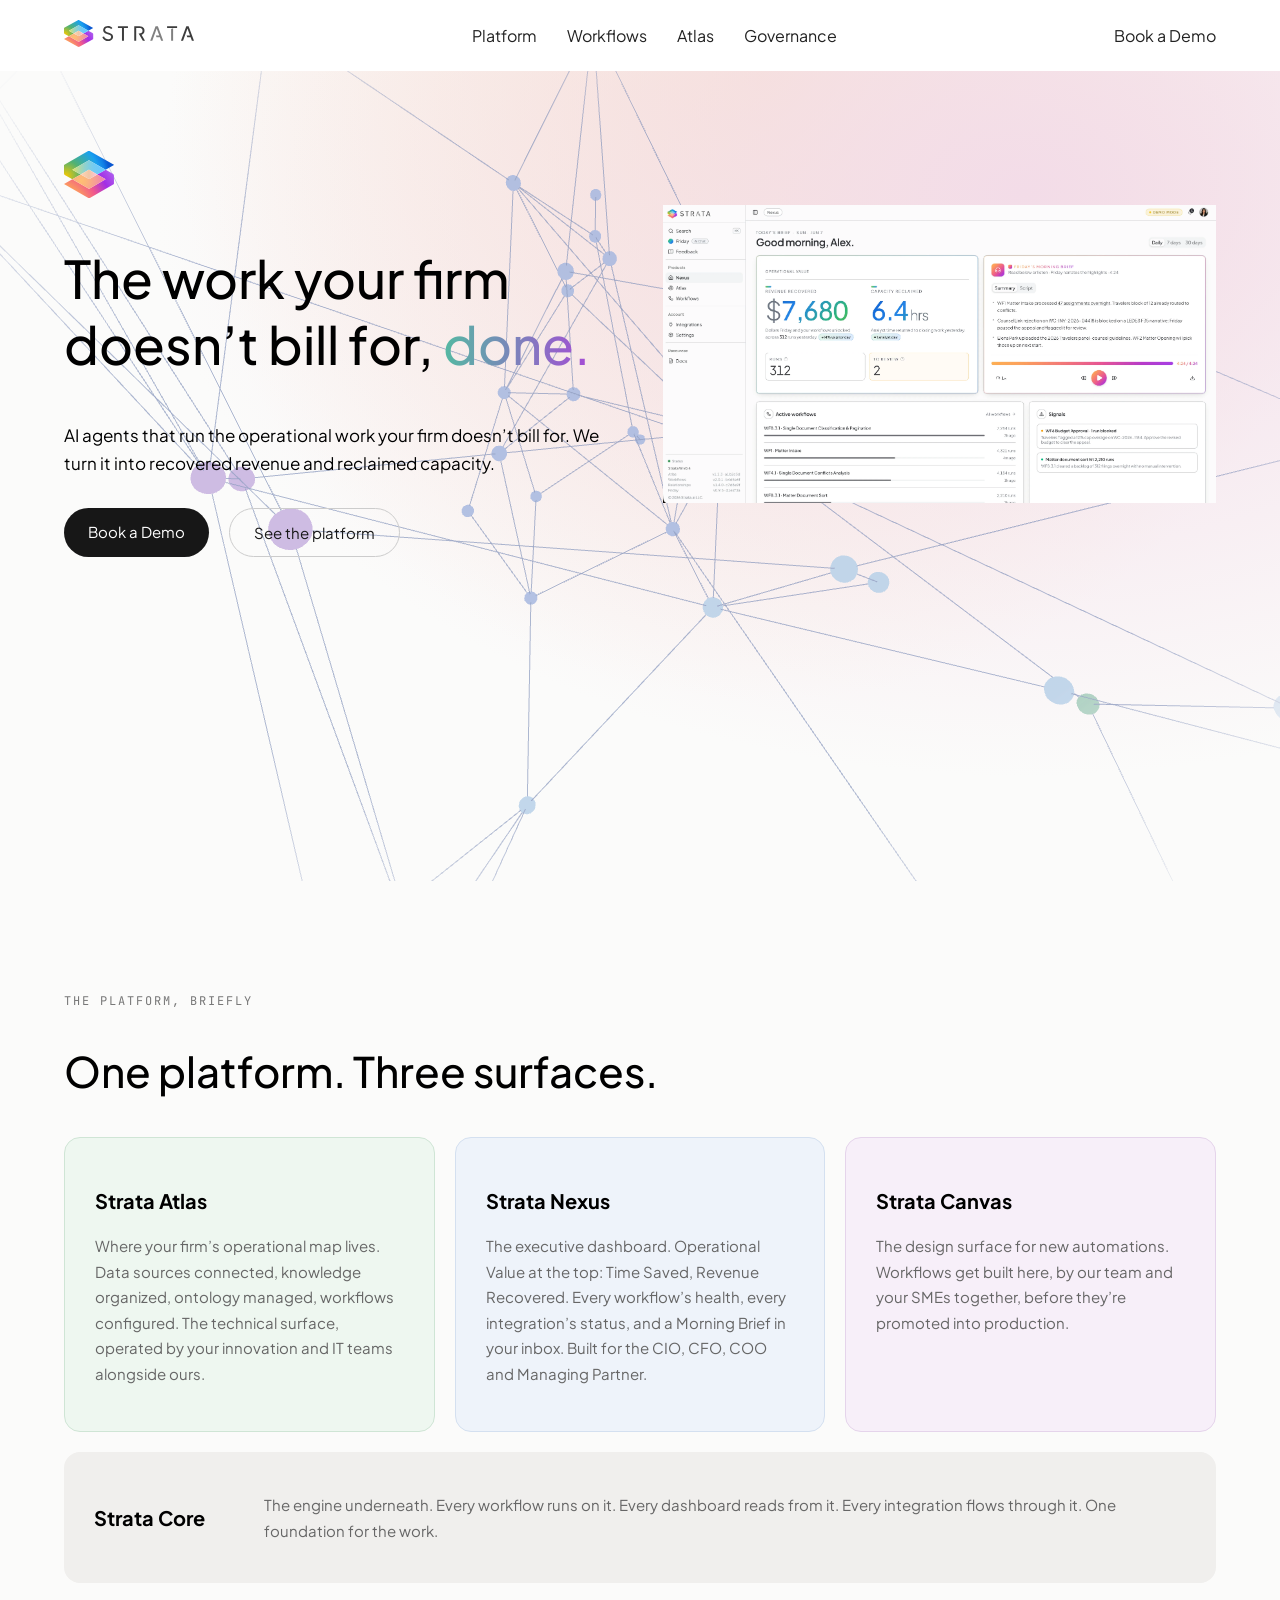
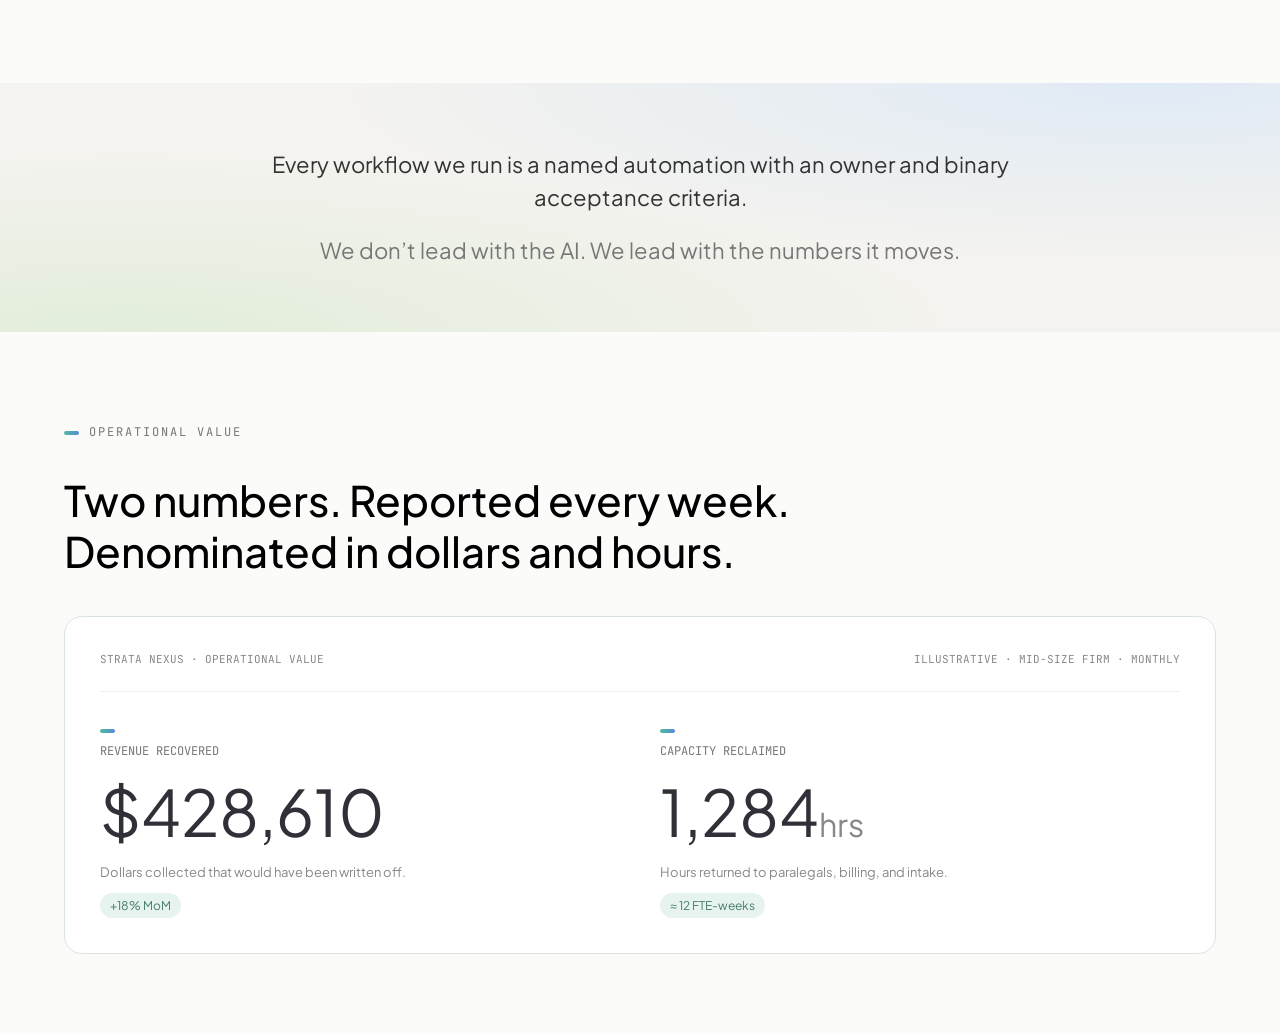
==== index.html @ 8d68b964 "completar seccions assignades de Strata i correcció d'errors" ====
<!DOCTYPE html>
<html lang="en">

<head>
    <meta charset="UTF-8">
    <meta name="viewport" content="width=device-width, initial-scale=1">

    <title>Strata — Exercici004</title>

    <link rel="icon" href="assets/img/strata-icon.svg" type="image/svg+xml">
    <link rel="stylesheet" href="assets/fonts/fonts.css">
    <link rel="stylesheet" href="estils.css">

    <script defer src="assets/js/vendor/three.min.js"></script>
    <script defer src="assets/js/vendor/3d-force-graph.min.js"></script>
    <script defer src="assets/js/hero-graph.js"></script>
</head>

<body>

    <header>
    <nav>

        <a href="#inicio">
            <img src="assets/img/strata-logo.svg" alt="Strata">
        </a>

        <div>
            <a href="#platform">Platform</a>
            <a href="#workflows">Workflows</a>
            <a href="#atlas">Atlas</a>
            <a href="#governance">Governance</a>
        </div>

        <a href="#get-started">Book a Demo</a>

    </nav>
    </header>

    <main>
    <section class="hero" id="inicio">
            <div class="container">

        <div class="hero-content">

            <img src="assets/img/strata-icon.svg" alt="Strata">

            <h1>
                The work your firm doesn’t bill for,
                <span>done.</span>
            </h1>

            <p>
                AI agents that run the operational work your firm
                doesn’t bill for. We turn it into recovered revenue
                and reclaimed capacity.
            </p>

            <div class="hero-buttons">

                <a href="#get-started">Book a Demo</a>

                <a href="#platform">See the platform</a>

            </div>

        </div>

        <img src="assets/img/nexus-screenshot.webp"
             alt="Strata Nexus executive dashboard">

    </div>

      
    </section>

    <section class="platform" id="platform">

    <div class="platform-content">

        <p>THE PLATFORM, BRIEFLY</p>

        <h2>One platform. Three surfaces.</h2>

        <div class="platform-cards">

            <article>
                <h3>Strata Atlas</h3>
                <p>
                    Where your firm’s operational map lives.
                    Data sources connected, knowledge organized,
                    ontology managed, workflows configured. The technical
                    surface, operated by your innovation and IT teams alongside ours.
                </p>
            </article>

            <article>
                <h3>Strata Nexus</h3>
                <p>
                    The executive dashboard. Operational Value at the top:
                    Time Saved, Revenue Recovered. Every workflow’s health,
                    every integration’s status, and a Morning Brief in your inbox.
                    Built for the CIO, CFO, COO and Managing Partner.
                </p>
            </article>

            <article>
                <h3>Strata Canvas</h3>
                <p>
                    The design surface for new automations. Workflows get built here,
                    by our team and your SMEs together, before they’re promoted into production.
                </p>
            </article>

        </div>

        <div class="platform-core">
            <h3>Strata Core</h3>
            <p>
                The engine underneath. Every workflow runs on it.
                Every dashboard reads from it. Every integration flows through it.
                One foundation for the work.
            </p>
        </div>
    </div>

</section>

<section class="message">

        <p>
            Every workflow we run is a named automation with an owner
            and binary acceptance criteria.
        </p>

    <p>We don’t lead with the AI. We lead with the numbers it moves.</p>

</section>

<section class="operational-value" id="operational-value">

        <div class="operational-content">

        <p class="operational-label">OPERATIONAL VALUE</p>

        <h2>
            Two numbers. Reported every week.
            <br>
            Denominated in dollars and hours.
        </h2>

        <div class="value-panel">

            <div class="value-heading">
                <span>STRATA NEXUS · OPERATIONAL VALUE</span>
                <span>ILLUSTRATIVE · MID-SIZE FIRM · MONTHLY</span>
            </div>

            <div class="value-cards">

                <article>
                    <p>REVENUE RECOVERED</p>
                    <h3>$428,610</h3>
                    <p>Dollars collected that would have been written off.</p>
                    <span>+18% MoM</span>
                </article>

                <article>
                    <p>CAPACITY RECLAIMED</p>
                    <h3>1,284<span>hrs</span></h3>
                    <p>Hours returned to paralegals, billing, and intake.</p>
                    <span>≈ 12 FTE-weeks</span>
                </article>

            </div>

        </div>

    </div>


</section>

    </main>

    <footer>

    </footer>

</body>
</html>
---- assets/fonts/fonts.css ----
@font-face {
  font-family: 'JetBrains Mono';
  font-style: normal;
  font-weight: 400;
  font-display: swap;
  src: url(jetbrains-mono-400.ttf) format('truetype');
}
@font-face {
  font-family: 'JetBrains Mono';
  font-style: normal;
  font-weight: 500;
  font-display: swap;
  src: url(jetbrains-mono-500.ttf) format('truetype');
}
@font-face {
  font-family: 'Plus Jakarta Sans';
  font-style: normal;
  font-weight: 300;
  font-display: swap;
  src: url(plus-jakarta-sans-300.ttf) format('truetype');
}
@font-face {
  font-family: 'Plus Jakarta Sans';
  font-style: normal;
  font-weight: 400;
  font-display: swap;
  src: url(plus-jakarta-sans-400.ttf) format('truetype');
}
@font-face {
  font-family: 'Plus Jakarta Sans';
  font-style: normal;
  font-weight: 500;
  font-display: swap;
  src: url(plus-jakarta-sans-500.ttf) format('truetype');
}
@font-face {
  font-family: 'Plus Jakarta Sans';
  font-style: normal;
  font-weight: 600;
  font-display: swap;
  src: url(plus-jakarta-sans-600.ttf) format('truetype');
}
@font-face {
  font-family: 'Plus Jakarta Sans';
  font-style: normal;
  font-weight: 700;
  font-display: swap;
  src: url(plus-jakarta-sans-700.ttf) format('truetype');
}
---- estils.css ----
/* CONFIGURACIÓN GENERAL */

body {
    margin: 0;
    font-family: 'Plus Jakarta Sans', sans-serif;
}

.platform-content > p:first-child {
    font-family: 'JetBrains Mono', monospace;
}

/* HEADER */

header {
    position: sticky;
    top: 0;
    background-color: white;
    z-index: 10;
}

nav {
    display: flex;
    justify-content: space-between;
    align-items: center;
    padding: 20px 5%;
}

nav img {
    width: 130px;
}

nav div {
    display: flex;
    gap: 30px;
}

nav a {
    color: #222222;
    text-decoration: none;
}


/* HERO */

.hero {
    position: relative;
    isolation: isolate;
    overflow: hidden;
    min-height: 650px;
    padding: 80px 5%;

    background:
        radial-gradient(ellipse at 80% 15%, #f3dce8, transparent 60%),
        radial-gradient(ellipse at 60% 0%, #fae6d1, transparent 55%),
        #fbfbfa;
}

/* CONTENEDOR */

.hero > .container {
    max-width: 1200px;
    margin: 0 auto;

    display: flex;
    align-items: center;
    justify-content: space-between;
    gap: 60px;

    position: relative;
    z-index: 1;
}

/* TEXTO */

.hero-content {
    max-width: 560px;
}

.hero-content > img {
    width: 50px;
    height: auto;
}

.hero h1 {
    font-size: 52px;
    font-weight: 500;
}

.hero h1 span {
    background: linear-gradient(90deg, #54b9a2, #a54bd5);
    background-clip: text;
    color: transparent;
}

.hero p {
    font-size: 17px;
    line-height: 1.7;
}

/* BOTONES */

.hero-buttons {
    display: flex;
    gap: 20px;
    margin-top: 30px;
}

/* IMAGEN NEXUS */

.hero > .container > img {
    width: 48%;
    max-width: 560px;
    height: auto;
}

/* ANIMACION DEL PROFESOR */

.hero-graph {
    position: absolute;
    inset: 0;
    z-index: 0;
    pointer-events: none;
    -webkit-mask-image: radial-gradient(ellipse, #000 60%, transparent 100%);
    mask-image: radial-gradient(ellipse, #000 60%, transparent 100%);
}

.hero-graph canvas {
    display: block;
    background: transparent;
    pointer-events: none;
}


.hero-buttons a {
    text-decoration: none;
    padding: 14px 24px;
    border-radius: 30px;
    font-size: 15px;
}

.hero-buttons a:first-child {
    background-color: #171717;
    color: white;
}

.hero-buttons a:last-child {
    color: #171717;
    border: 1px solid #cccccc;
}

.hero-buttons a:hover {
    opacity: 0.8;
}


/* PLATFORM */

.platform {
    padding: 100px 5%;
    background-color: #fbfbfa;
}

.platform-content {
    max-width: 1200px;
    margin: 0 auto;
}

.platform-content > p:first-child {
    font-size: 12px;
    letter-spacing: 2px;
    color: #777777;
}

.platform h2 {
    font-size: 42px;
    font-weight: 500;
    margin-bottom: 40px;
}

.platform-cards {
    display: flex;
    gap: 20px;
}

.platform-cards article {
    flex: 1;
    padding: 30px;
    border: 1px solid #dddddd;
    border-radius: 16px;
    background-color: white;
}

.platform-cards article:nth-child(1) {
    background-color: #eef7f0;
    border-color: #cfe5d5;
}

.platform-cards article:nth-child(2) {
    background-color: #eef3fa;
    border-color: #d4e0f0;
}

.platform-cards article:nth-child(3) {
    background-color: #f7eff9;
    border-color: #e5d4eb;
}

.platform-cards h3,
.platform-core h3 {
    font-size: 20px;
}

.platform-cards p,
.platform-core p {
    font-size: 15px;
    line-height: 1.7;
    color: #666666;
}

.platform-core {
    margin-top: 20px;
    padding: 25px 30px;
    border-radius: 16px;
    background-color: #f0efed;

    display: flex;
    align-items: center;
    gap: 30px;
}

.platform-core h3 {
    width: 140px;
}

.platform-core p {
    flex: 1;
}

.platform-content > p:last-child {
    margin-top: 35px;
    font-size: 15px;
    line-height: 1.6;
}

/* MESSAGE */

.message {
    padding: 65px 5%;
    text-align: center;

    background:
        radial-gradient(ellipse at 10% 100%, #e2edda, transparent 50%),
        radial-gradient(ellipse at 90% 0%, #e0eaf5, transparent 50%),
        #f4f3ef;

    color: #333333;
}

.message p {
    max-width: 800px;
    margin: 0 auto;
    font-size: 22px;
    line-height: 1.5;
}

.message p:last-child {
    margin-top: 20px;
    color: #777777;
}

/* OPERATIONAL VALUE */

.operational-value {
    padding: 80px 5%;
    background-color: #fbfbfa;
}

.operational-content {
    max-width: 1200px;
    margin: 0 auto;
}

.operational-label {
    font-family: 'JetBrains Mono', monospace;
    font-size: 12px;
    letter-spacing: 2px;
    color: #777777;
}

.operational-content h2 {
    font-size: 42px;
    font-weight: 500;
    line-height: 1.2;
    margin-bottom: 40px;
}

.value-panel {
    padding: 35px;
    background-color: white;
    border: 1px solid #d9e4df;
    border-radius: 18px;
}

.value-heading {
    display: flex;
    justify-content: space-between;
    gap: 20px;
    padding-bottom: 25px;
    border-bottom: 1px solid #eeeeee;

    font-family: 'JetBrains Mono', monospace;
    font-size: 11px;
    color: #888888;
}

.value-cards {
    display: flex;
    gap: 40px;
}

.value-cards article {
    flex: 1;
    padding-top: 25px;
}

.value-cards article p:first-child {
    font-family: 'JetBrains Mono', monospace;
    font-size: 12px;
    color: #777777;
}

.value-cards h3 {
    font-size: 64px;
    font-weight: 400;
    margin: 10px 0;
    color: #303038;
}

.value-cards h3 span {
    font-size: 32px;
    color: #888888;
    font-weight: 400;
}

.value-cards article p {
    font-size: 13px;
    color: #888888;
}

.value-cards article > span {
    display: inline-block;
    padding: 5px 10px;
    border-radius: 20px;
    background-color: #e6f3ef;
    color: #477d6d;
    font-size: 12px;
}

/* DETALLES DEL PANEL */

.value-heading {
    padding-bottom: 25px;
    border-bottom: 1px solid #eeeeee;
}

.value-cards article p:first-child::before {
    content: "";
    display: block;
    width: 15px;
    height: 4px;
    margin-bottom: 10px;
    background: linear-gradient(90deg, #54b9a2, #568bd5);
    border-radius: 5px;
}

.operational-content > p:first-child::before {
    content: "";
    display: inline-block;
    width: 15px;
    height: 4px;
    margin-right: 10px;
    vertical-align: middle;
    background: linear-gradient(90deg, #54b9a2, #568bd5);
    border-radius: 5px;
}
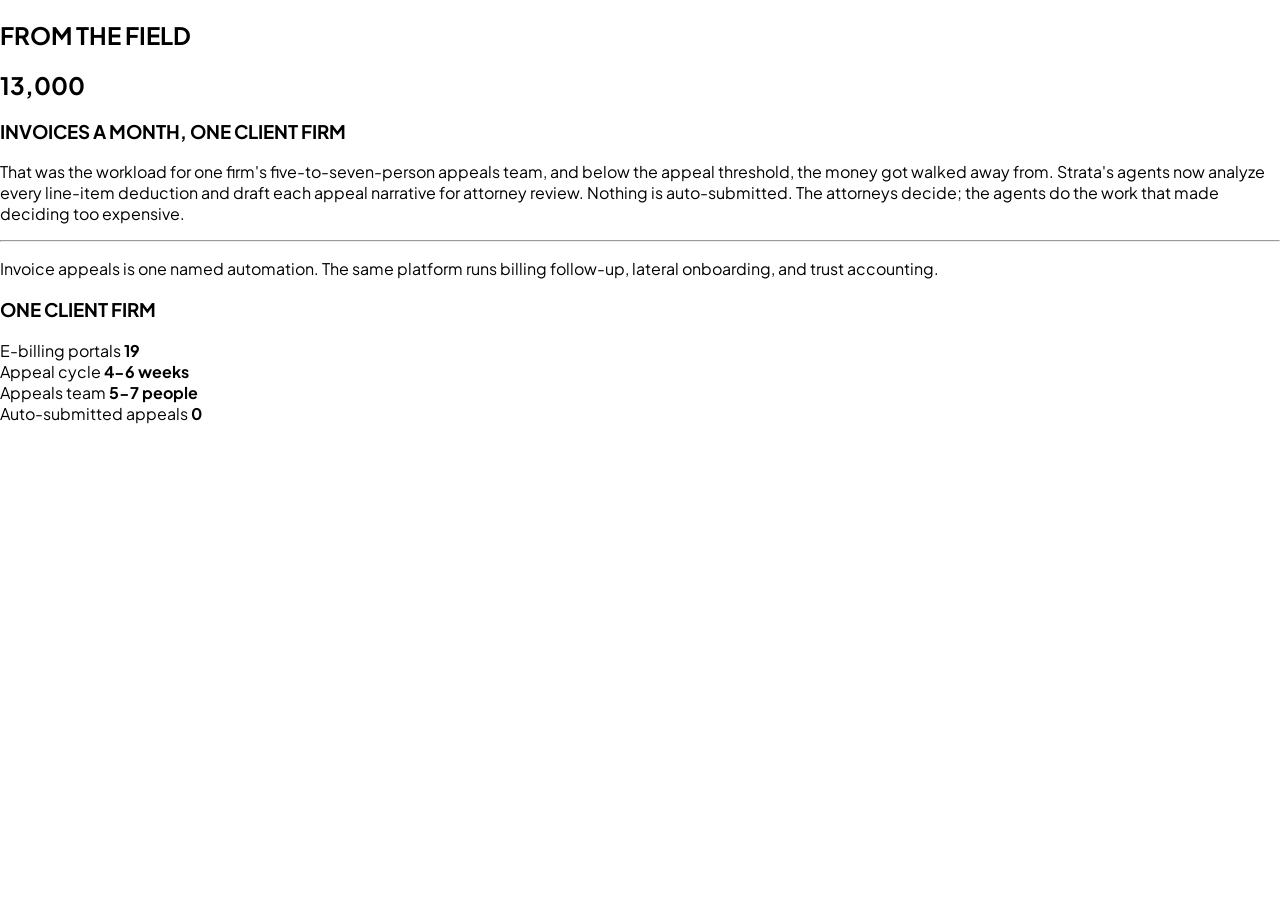
==== commit 079c9edb: "Mejorando la estructrura Page6 Modifique para luego no haya problemas con el CSS" ====
--- a/index.html
+++ b/index.html
@@ -1,191 +1,75 @@
+
 <!DOCTYPE html>
-<html lang="en">
-
+<html lang="es">
 <head>
     <meta charset="UTF-8">
-    <meta name="viewport" content="width=device-width, initial-scale=1">
-
-    <title>Strata — Exercici004</title>
-
-    <link rel="icon" href="assets/img/strata-icon.svg" type="image/svg+xml">
+    <meta name="viewport" content="width=device-width, initial-scale=1.0">
+    <title>Strata Pagina 6 From the field</title>
     <link rel="stylesheet" href="assets/fonts/fonts.css">
     <link rel="stylesheet" href="estils.css">
-
-    <script defer src="assets/js/vendor/three.min.js"></script>
-    <script defer src="assets/js/vendor/3d-force-graph.min.js"></script>
-    <script defer src="assets/js/hero-graph.js"></script>
 </head>
 
 <body>
 
-    <header>
-    <nav>
+    <section class="seccion-field">
 
-        <a href="#inicio">
-            <img src="assets/img/strata-logo.svg" alt="Strata">
-        </a>
+        <div class="field-izquierda">
 
-        <div>
-            <a href="#platform">Platform</a>
-            <a href="#workflows">Workflows</a>
-            <a href="#atlas">Atlas</a>
-            <a href="#governance">Governance</a>
+            <h1>FROM THE FIELD</h1>
+
+            <h2>13,000</h2>
+
+            <h3>INVOICES A MONTH, ONE CLIENT FIRM</h3>
+
+            <p>
+                That was the workload for one firm's
+                five-to-seven-person appeals team, and
+                below the appeal threshold, the money got
+                walked away from. Strata's agents now
+                analyze every line-item deduction and
+                draft each appeal narrative for attorney
+                review. Nothing is auto-submitted.
+                The attorneys decide; the agents do
+                the work that made deciding too expensive.
+            </p>
+
+            <hr>
+
+            <p>
+                Invoice appeals is one named automation.
+                The same platform runs billing follow-up,
+                lateral onboarding, and trust accounting.
+            </p>
+
         </div>
 
-        <a href="#get-started">Book a Demo</a>
+        <div class="field-derecha">
 
-    </nav>
-    </header>
+            <h3>ONE CLIENT FIRM</h3>
 
-    <main>
-    <section class="hero" id="inicio">
-            <div class="container">
+            <div class="field-fila">
+                <span>E-billing portals</span>
+                <strong>19</strong>
+            </div>
 
-        <div class="hero-content">
+            <div class="field-fila">
+                <span>Appeal cycle</span>
+                <strong>4-6 weeks</strong>
+            </div>
 
-            <img src="assets/img/strata-icon.svg" alt="Strata">
+            <div class="field-fila">
+                <span>Appeals team</span>
+                <strong>5-7 people</strong>
+            </div>
 
-            <h1>
-                The work your firm doesn’t bill for,
-                <span>done.</span>
-            </h1>
-
-            <p>
-                AI agents that run the operational work your firm
-                doesn’t bill for. We turn it into recovered revenue
-                and reclaimed capacity.
-            </p>
-
-            <div class="hero-buttons">
-
-                <a href="#get-started">Book a Demo</a>
-
-                <a href="#platform">See the platform</a>
-
+            <div class="field-fila">
+                <span>Auto-submitted appeals</span>
+                <strong>0</strong>
             </div>
 
         </div>
 
-        <img src="assets/img/nexus-screenshot.webp"
-             alt="Strata Nexus executive dashboard">
-
-    </div>
-
-      
     </section>
-
-    <section class="platform" id="platform">
-
-    <div class="platform-content">
-
-        <p>THE PLATFORM, BRIEFLY</p>
-
-        <h2>One platform. Three surfaces.</h2>
-
-        <div class="platform-cards">
-
-            <article>
-                <h3>Strata Atlas</h3>
-                <p>
-                    Where your firm’s operational map lives.
-                    Data sources connected, knowledge organized,
-                    ontology managed, workflows configured. The technical
-                    surface, operated by your innovation and IT teams alongside ours.
-                </p>
-            </article>
-
-            <article>
-                <h3>Strata Nexus</h3>
-                <p>
-                    The executive dashboard. Operational Value at the top:
-                    Time Saved, Revenue Recovered. Every workflow’s health,
-                    every integration’s status, and a Morning Brief in your inbox.
-                    Built for the CIO, CFO, COO and Managing Partner.
-                </p>
-            </article>
-
-            <article>
-                <h3>Strata Canvas</h3>
-                <p>
-                    The design surface for new automations. Workflows get built here,
-                    by our team and your SMEs together, before they’re promoted into production.
-                </p>
-            </article>
-
-        </div>
-
-        <div class="platform-core">
-            <h3>Strata Core</h3>
-            <p>
-                The engine underneath. Every workflow runs on it.
-                Every dashboard reads from it. Every integration flows through it.
-                One foundation for the work.
-            </p>
-        </div>
-    </div>
-
-</section>
-
-<section class="message">
-
-        <p>
-            Every workflow we run is a named automation with an owner
-            and binary acceptance criteria.
-        </p>
-
-    <p>We don’t lead with the AI. We lead with the numbers it moves.</p>
-
-</section>
-
-<section class="operational-value" id="operational-value">
-
-        <div class="operational-content">
-
-        <p class="operational-label">OPERATIONAL VALUE</p>
-
-        <h2>
-            Two numbers. Reported every week.
-            <br>
-            Denominated in dollars and hours.
-        </h2>
-
-        <div class="value-panel">
-
-            <div class="value-heading">
-                <span>STRATA NEXUS · OPERATIONAL VALUE</span>
-                <span>ILLUSTRATIVE · MID-SIZE FIRM · MONTHLY</span>
-            </div>
-
-            <div class="value-cards">
-
-                <article>
-                    <p>REVENUE RECOVERED</p>
-                    <h3>$428,610</h3>
-                    <p>Dollars collected that would have been written off.</p>
-                    <span>+18% MoM</span>
-                </article>
-
-                <article>
-                    <p>CAPACITY RECLAIMED</p>
-                    <h3>1,284<span>hrs</span></h3>
-                    <p>Hours returned to paralegals, billing, and intake.</p>
-                    <span>≈ 12 FTE-weeks</span>
-                </article>
-
-            </div>
-
-        </div>
-
-    </div>
-
-
-</section>
-
-    </main>
-
-    <footer>
-
-    </footer>
 
 </body>
 </html>
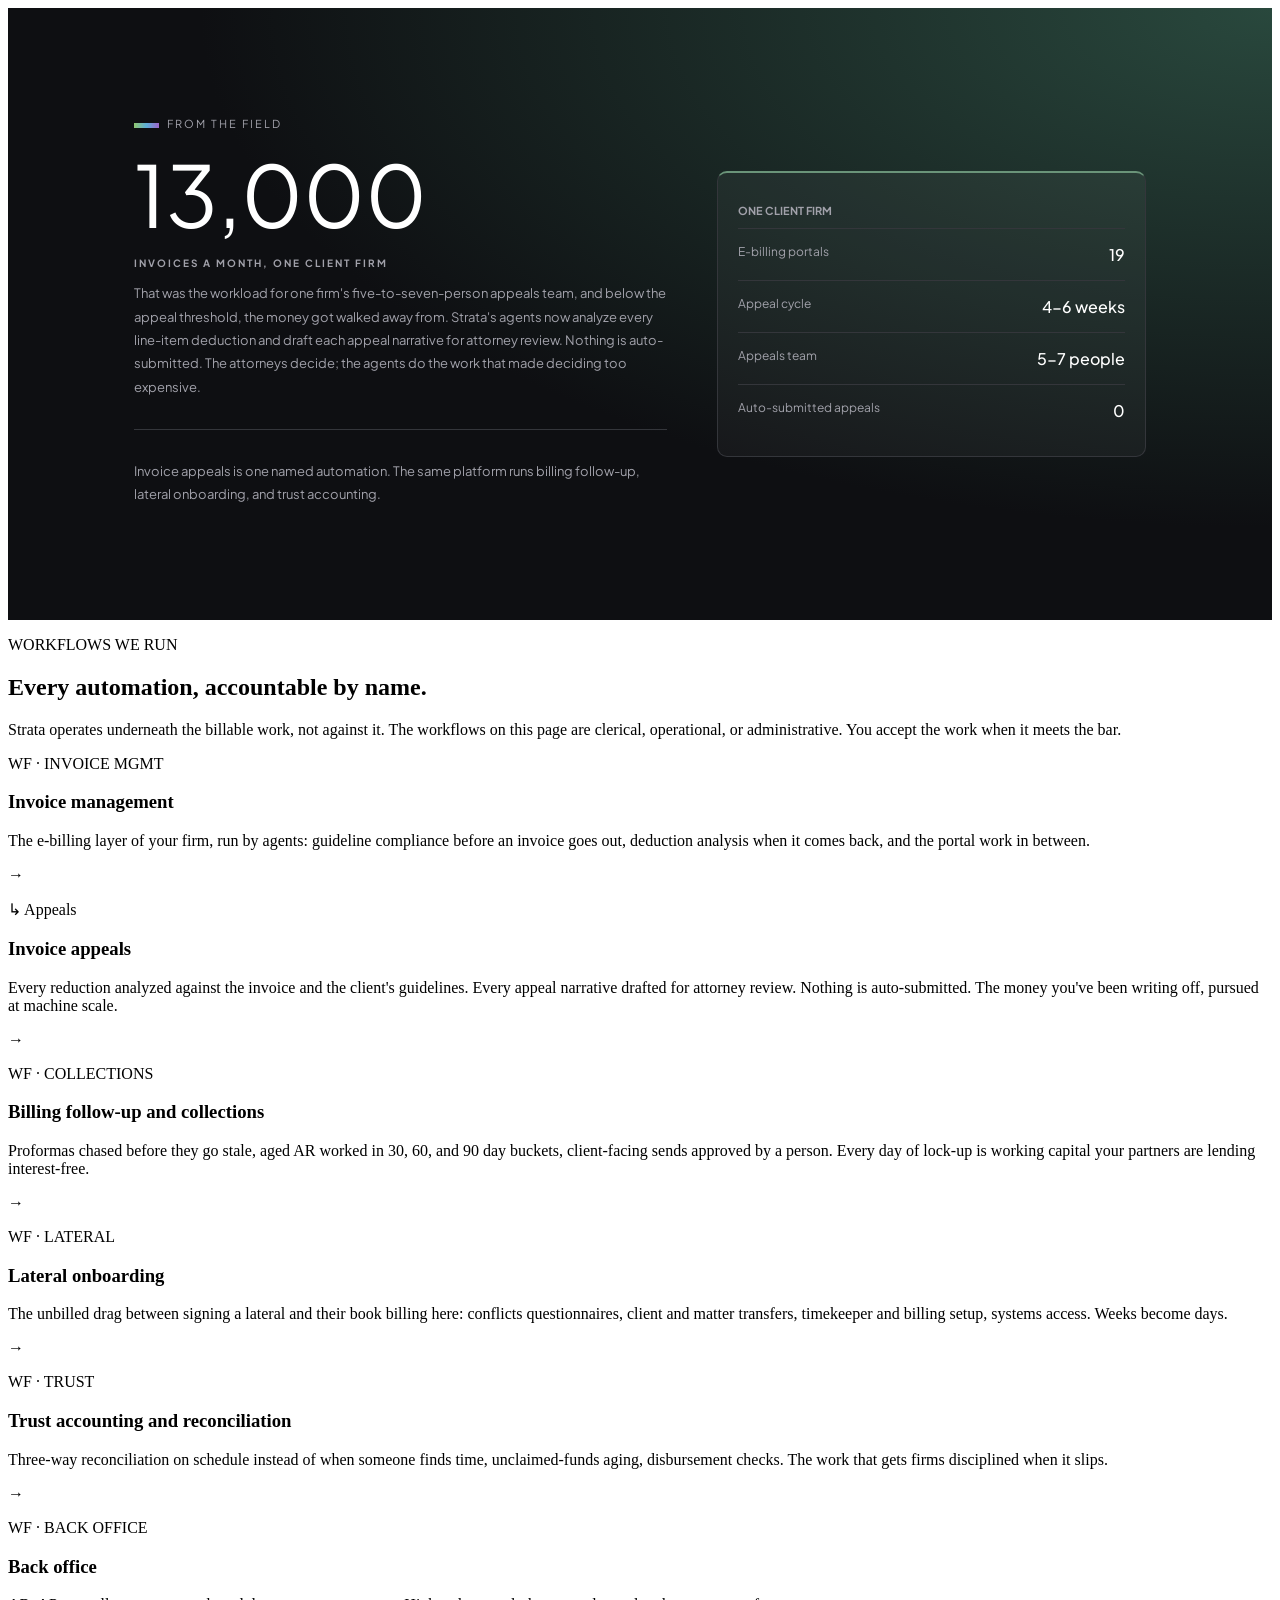
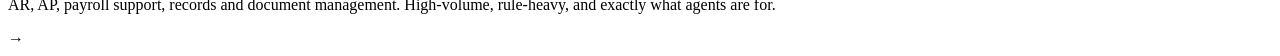
==== commit eb116aa4: "Section 7 - Workflows" ====
--- a/index.html
+++ b/index.html
@@ -71,5 +71,138 @@
 
     </section>
 
+
+<!-- Seccion 7 de los workflows explica las automatizacione sque realizan-->
+<section class="seccion-workflows">
+
+    <div class="workflows-inicio">
+
+        <p class="workflows-etiqueta">WORKFLOWS WE RUN</p>
+
+        <h2>Every automation, accountable by name.</h2>
+
+        <p class="workflows-descripcion">
+            Strata operates underneath the billable work,
+            not against it. The workflows on this page are
+            clerical, operational, or administrative.
+            You accept the work when it meets the bar.
+        </p>
+
+    </div>
+
+    <!-- 1er Workflow -->
+    <div class="workflow-fila">
+
+        <p class="workflow-codigo">WF · INVOICE MGMT</p>
+
+        <h3>Invoice management</h3>
+
+        <p class="workflow-texto">
+            The e-billing layer of your firm, run by agents:
+            guideline compliance before an invoice goes out,
+            deduction analysis when it comes back, and the
+            portal work in between.
+        </p>
+
+        <!-- Flecha que se muestra al final de la fila -->
+        <span class="workflow-flecha">→</span>
+
+    </div>
+
+    <!-- 2do workflow-->
+    <div class="workflow-fila">
+
+        <p class="workflow-codigo">↳ Appeals</p>
+
+        <h3>Invoice appeals</h3>
+
+        <p class="workflow-texto">
+            Every reduction analyzed against the invoice
+            and the client's guidelines. Every appeal
+            narrative drafted for attorney review.
+            Nothing is auto-submitted. The money you've
+            been writing off, pursued at machine scale.
+        </p>
+
+        <span class="workflow-flecha">→</span>
+
+    </div>
+
+    <!-- 3er Workflow -->
+    <div class="workflow-fila">
+
+        <p class="workflow-codigo">WF · COLLECTIONS</p>
+
+        <h3>Billing follow-up and collections</h3>
+
+        <p class="workflow-texto">
+            Proformas chased before they go stale,
+            aged AR worked in 30, 60, and 90 day buckets,
+            client-facing sends approved by a person.
+            Every day of lock-up is working capital your
+            partners are lending interest-free.
+        </p>
+
+        <span class="workflow-flecha">→</span>
+
+    </div>
+
+    <!-- 4to workflow -->
+    <div class="workflow-fila">
+
+        <p class="workflow-codigo">WF · LATERAL</p>
+
+        <h3>Lateral onboarding</h3>
+
+        <p class="workflow-texto">
+            The unbilled drag between signing a lateral
+            and their book billing here: conflicts
+            questionnaires, client and matter transfers,
+            timekeeper and billing setup, systems access.
+            Weeks become days.
+        </p>
+
+        <span class="workflow-flecha">→</span>
+
+    </div>
+
+    <!-- 5to workflow-->
+    <div class="workflow-fila">
+
+        <p class="workflow-codigo">WF · TRUST</p>
+
+        <h3>Trust accounting and reconciliation</h3>
+
+        <p class="workflow-texto">
+            Three-way reconciliation on schedule instead
+            of when someone finds time, unclaimed-funds
+            aging, disbursement checks. The work that
+            gets firms disciplined when it slips.
+        </p>
+
+        <span class="workflow-flecha">→</span>
+
+    </div>
+
+    <!-- 6to workflo-->
+    <div class="workflow-fila">
+
+        <p class="workflow-codigo">WF · BACK OFFICE</p>
+
+        <h3>Back office</h3>
+
+        <p class="workflow-texto">
+            AR, AP, payroll support, records and document
+            management. High-volume, rule-heavy, and
+            exactly what agents are for.
+        </p>
+
+        <span class="workflow-flecha">→</span>
+
+    </div>
+
+</section>
+
+
 </body>
 </html>
--- a/estils.css
+++ b/estils.css
@@ -1,385 +1,110 @@
-/* CONFIGURACIÓN GENERAL */
+/* Seccion 6, la parte negra del 13,000 */
 
-body {
-    margin: 0;
+.seccion-field {
+    /* Fondo negro con un poco de verde */
+    background: radial-gradient(
+        ellipse at top right,
+        #29483d 0%,
+        #0e0f12 60%
+    );
+
+    color: white;
+    padding: 100px 10%;
+
+    /* Para poner las dos partes al lado */
+    display: flex;
+    justify-content: space-between;
+    align-items: center;
+    gap: 50px;
+
     font-family: 'Plus Jakarta Sans', sans-serif;
 }
 
-.platform-content > p:first-child {
-    font-family: 'JetBrains Mono', monospace;
+/* Parte izquierda donde esta el numero */
+.seccion-field .field-izquierda {
+    width: 55%;
 }
 
-/* HEADER */
+/* Cuadro de la derecha */
+.seccion-field .field-derecha {
+    width: 40%;
+    padding: 20px;
+    border: 1px solid #34363b;
+    border-top: 2px solid #6a9479;
+    border-radius: 10px;
 
-header {
-    position: sticky;
-    top: 0;
-    background-color: white;
-    z-index: 10;
+    /* Fondo un poco transparente */
+    background-color: rgba(255, 255, 255, 0.04);
 }
 
-nav {
+/* Titulo pequeño */
+.seccion-field h1 {
+    font-size: 11px;
+    font-weight: 400;
+    color: #a1a1aa;
+    letter-spacing: 2px;
+}
+
+/* Linea de colores antes del titulo */
+.seccion-field h1::before {
+    content: "";
+    display: inline-block;
+    width: 25px;
+    height: 5px;
+    margin-right: 8px;
+    background: linear-gradient(to right, #91c76f, #5caed8, #9c65c9);
+}
+
+/* Numero 13,000 */
+.seccion-field h2 {
+    font-size: 85px;
+    font-weight: 400;
+    margin: 10px 0;
+}
+
+/* Texto debajo del numero */
+.seccion-field .field-izquierda h3 {
+    font-size: 10px;
+    color: #a1a1aa;
+    letter-spacing: 2px;
+}
+
+/* Parrafos */
+.seccion-field .field-izquierda p {
+    font-size: 13px;
+    line-height: 1.8;
+    color: #a1a1aa;
+}
+
+/* Linea que separa los textos */
+.seccion-field hr {
+    border: none;
+    border-top: 1px solid #34363b;
+    margin: 30px 0;
+}
+
+/* Titulo del cuadro */
+.seccion-field .field-derecha h3 {
+    font-size: 11px;
+    color: #a1a1aa;
+}
+
+/* Filas con los datos */
+.seccion-field .field-fila {
     display: flex;
     justify-content: space-between;
-    align-items: center;
-    padding: 20px 5%;
+    border-top: 1px solid #34363b;
+    padding: 15px 0;
 }
 
-nav img {
-    width: 130px;
+/* Texto de cada fila */
+.seccion-field .field-fila span {
+    font-size: 12px;
+    color: #a1a1aa;
 }
 
-nav div {
-    display: flex;
-    gap: 30px;
-}
-
-nav a {
-    color: #222222;
-    text-decoration: none;
-}
-
-
-/* HERO */
-
-.hero {
-    position: relative;
-    isolation: isolate;
-    overflow: hidden;
-    min-height: 650px;
-    padding: 80px 5%;
-
-    background:
-        radial-gradient(ellipse at 80% 15%, #f3dce8, transparent 60%),
-        radial-gradient(ellipse at 60% 0%, #fae6d1, transparent 55%),
-        #fbfbfa;
-}
-
-/* CONTENEDOR */
-
-.hero > .container {
-    max-width: 1200px;
-    margin: 0 auto;
-
-    display: flex;
-    align-items: center;
-    justify-content: space-between;
-    gap: 60px;
-
-    position: relative;
-    z-index: 1;
-}
-
-/* TEXTO */
-
-.hero-content {
-    max-width: 560px;
-}
-
-.hero-content > img {
-    width: 50px;
-    height: auto;
-}
-
-.hero h1 {
-    font-size: 52px;
+/* Numeros de cada fila */
+.seccion-field .field-fila strong {
+    font-size: 16px;
     font-weight: 500;
-}
-
-.hero h1 span {
-    background: linear-gradient(90deg, #54b9a2, #a54bd5);
-    background-clip: text;
-    color: transparent;
-}
-
-.hero p {
-    font-size: 17px;
-    line-height: 1.7;
-}
-
-/* BOTONES */
-
-.hero-buttons {
-    display: flex;
-    gap: 20px;
-    margin-top: 30px;
-}
-
-/* IMAGEN NEXUS */
-
-.hero > .container > img {
-    width: 48%;
-    max-width: 560px;
-    height: auto;
-}
-
-/* ANIMACION DEL PROFESOR */
-
-.hero-graph {
-    position: absolute;
-    inset: 0;
-    z-index: 0;
-    pointer-events: none;
-    -webkit-mask-image: radial-gradient(ellipse, #000 60%, transparent 100%);
-    mask-image: radial-gradient(ellipse, #000 60%, transparent 100%);
-}
-
-.hero-graph canvas {
-    display: block;
-    background: transparent;
-    pointer-events: none;
-}
-
-
-.hero-buttons a {
-    text-decoration: none;
-    padding: 14px 24px;
-    border-radius: 30px;
-    font-size: 15px;
-}
-
-.hero-buttons a:first-child {
-    background-color: #171717;
-    color: white;
-}
-
-.hero-buttons a:last-child {
-    color: #171717;
-    border: 1px solid #cccccc;
-}
-
-.hero-buttons a:hover {
-    opacity: 0.8;
-}
-
-
-/* PLATFORM */
-
-.platform {
-    padding: 100px 5%;
-    background-color: #fbfbfa;
-}
-
-.platform-content {
-    max-width: 1200px;
-    margin: 0 auto;
-}
-
-.platform-content > p:first-child {
-    font-size: 12px;
-    letter-spacing: 2px;
-    color: #777777;
-}
-
-.platform h2 {
-    font-size: 42px;
-    font-weight: 500;
-    margin-bottom: 40px;
-}
-
-.platform-cards {
-    display: flex;
-    gap: 20px;
-}
-
-.platform-cards article {
-    flex: 1;
-    padding: 30px;
-    border: 1px solid #dddddd;
-    border-radius: 16px;
-    background-color: white;
-}
-
-.platform-cards article:nth-child(1) {
-    background-color: #eef7f0;
-    border-color: #cfe5d5;
-}
-
-.platform-cards article:nth-child(2) {
-    background-color: #eef3fa;
-    border-color: #d4e0f0;
-}
-
-.platform-cards article:nth-child(3) {
-    background-color: #f7eff9;
-    border-color: #e5d4eb;
-}
-
-.platform-cards h3,
-.platform-core h3 {
-    font-size: 20px;
-}
-
-.platform-cards p,
-.platform-core p {
-    font-size: 15px;
-    line-height: 1.7;
-    color: #666666;
-}
-
-.platform-core {
-    margin-top: 20px;
-    padding: 25px 30px;
-    border-radius: 16px;
-    background-color: #f0efed;
-
-    display: flex;
-    align-items: center;
-    gap: 30px;
-}
-
-.platform-core h3 {
-    width: 140px;
-}
-
-.platform-core p {
-    flex: 1;
-}
-
-.platform-content > p:last-child {
-    margin-top: 35px;
-    font-size: 15px;
-    line-height: 1.6;
-}
-
-/* MESSAGE */
-
-.message {
-    padding: 65px 5%;
-    text-align: center;
-
-    background:
-        radial-gradient(ellipse at 10% 100%, #e2edda, transparent 50%),
-        radial-gradient(ellipse at 90% 0%, #e0eaf5, transparent 50%),
-        #f4f3ef;
-
-    color: #333333;
-}
-
-.message p {
-    max-width: 800px;
-    margin: 0 auto;
-    font-size: 22px;
-    line-height: 1.5;
-}
-
-.message p:last-child {
-    margin-top: 20px;
-    color: #777777;
-}
-
-/* OPERATIONAL VALUE */
-
-.operational-value {
-    padding: 80px 5%;
-    background-color: #fbfbfa;
-}
-
-.operational-content {
-    max-width: 1200px;
-    margin: 0 auto;
-}
-
-.operational-label {
-    font-family: 'JetBrains Mono', monospace;
-    font-size: 12px;
-    letter-spacing: 2px;
-    color: #777777;
-}
-
-.operational-content h2 {
-    font-size: 42px;
-    font-weight: 500;
-    line-height: 1.2;
-    margin-bottom: 40px;
-}
-
-.value-panel {
-    padding: 35px;
-    background-color: white;
-    border: 1px solid #d9e4df;
-    border-radius: 18px;
-}
-
-.value-heading {
-    display: flex;
-    justify-content: space-between;
-    gap: 20px;
-    padding-bottom: 25px;
-    border-bottom: 1px solid #eeeeee;
-
-    font-family: 'JetBrains Mono', monospace;
-    font-size: 11px;
-    color: #888888;
-}
-
-.value-cards {
-    display: flex;
-    gap: 40px;
-}
-
-.value-cards article {
-    flex: 1;
-    padding-top: 25px;
-}
-
-.value-cards article p:first-child {
-    font-family: 'JetBrains Mono', monospace;
-    font-size: 12px;
-    color: #777777;
-}
-
-.value-cards h3 {
-    font-size: 64px;
-    font-weight: 400;
-    margin: 10px 0;
-    color: #303038;
-}
-
-.value-cards h3 span {
-    font-size: 32px;
-    color: #888888;
-    font-weight: 400;
-}
-
-.value-cards article p {
-    font-size: 13px;
-    color: #888888;
-}
-
-.value-cards article > span {
-    display: inline-block;
-    padding: 5px 10px;
-    border-radius: 20px;
-    background-color: #e6f3ef;
-    color: #477d6d;
-    font-size: 12px;
-}
-
-/* DETALLES DEL PANEL */
-
-.value-heading {
-    padding-bottom: 25px;
-    border-bottom: 1px solid #eeeeee;
-}
-
-.value-cards article p:first-child::before {
-    content: "";
-    display: block;
-    width: 15px;
-    height: 4px;
-    margin-bottom: 10px;
-    background: linear-gradient(90deg, #54b9a2, #568bd5);
-    border-radius: 5px;
-}
-
-.operational-content > p:first-child::before {
-    content: "";
-    display: inline-block;
-    width: 15px;
-    height: 4px;
-    margin-right: 10px;
-    vertical-align: middle;
-    background: linear-gradient(90deg, #54b9a2, #568bd5);
-    border-radius: 5px;
 }
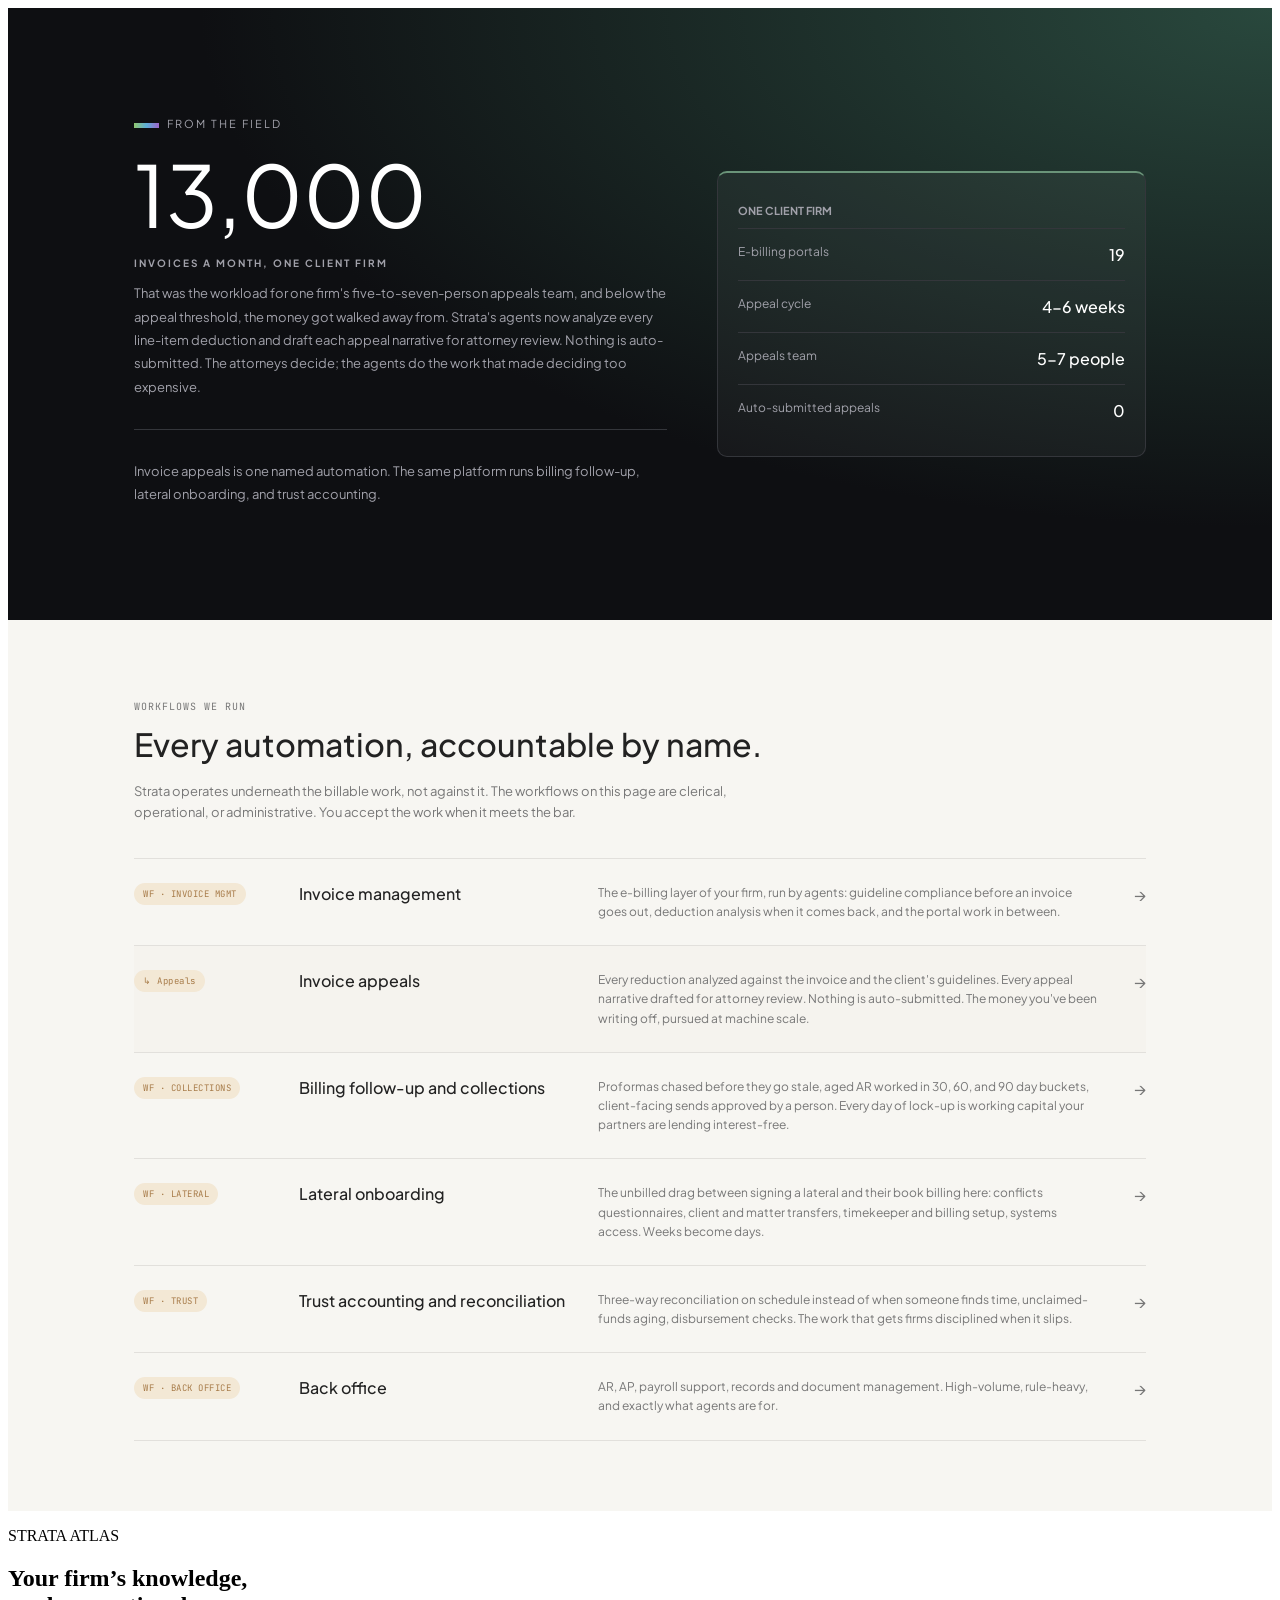
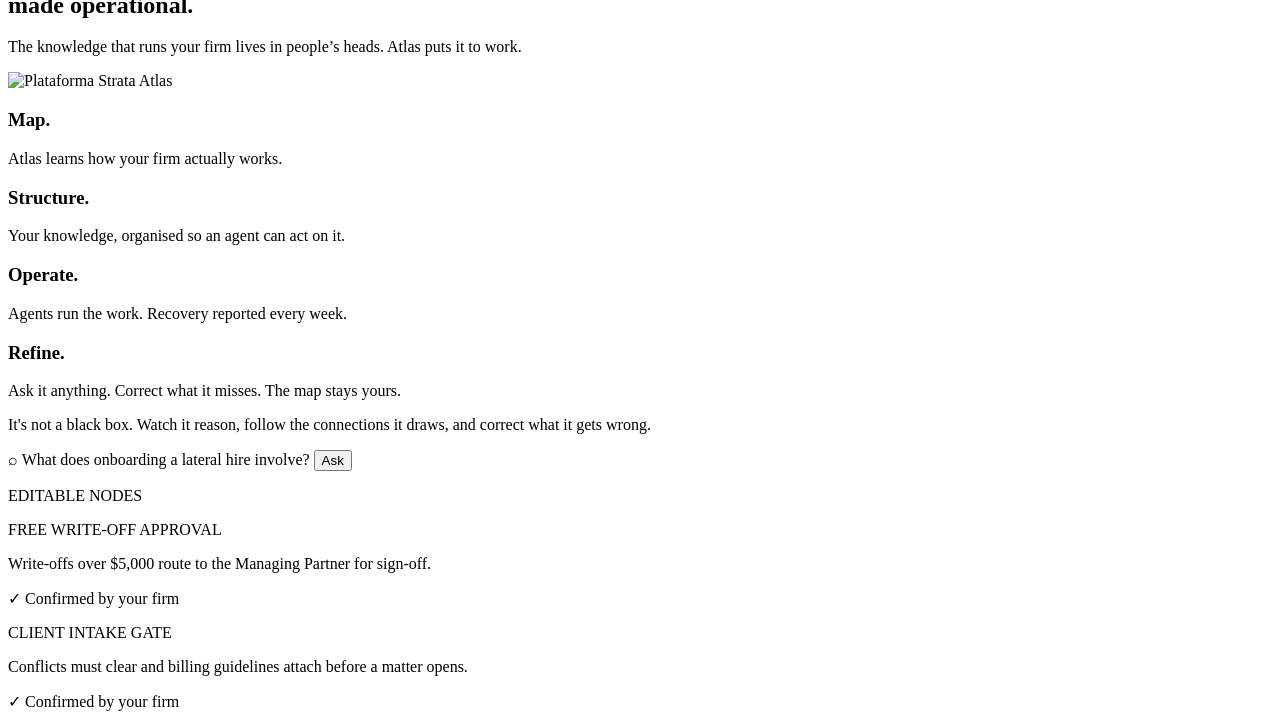
==== commit 2aeb7a14: "Sección 8 - Colocando HTML de Strata Atlas" ====
--- a/index.html
+++ b/index.html
@@ -204,5 +204,113 @@
 </section>
 
 
+<!-- Seccion 8 donde se uestra Strata Atlas -->
+<section class="seccion-atlas">
+
+    <!-- Titulo y descripcion de Atlas -->
+    <div class="atlas-inicio">
+
+        <p class="atlas-etiqueta">STRATA ATLAS</p>
+
+        <h2>Your firm’s knowledge,<br>made operational.</h2>
+
+        <p class="atlas-descripcion">
+            The knowledge that runs your firm lives in people’s heads.
+            Atlas puts it to work.
+        </p>
+
+    </div>
+
+    <!-- Aqui coloco la imagen-->
+    <div class="atlas-imagen">
+        <img src="assets/img/atlas-screenshoot.png" alt="Plataforma Strata Atlas">
+    </div>
+
+    <!-- 4 funciones principales de Atlas -->
+    <div class="atlas-caracteristicas">
+
+        <div class="atlas-caracteristica">
+            <h3>Map.</h3>
+            <p>Atlas learns how your firm actually works.</p>
+        </div>
+
+        <div class="atlas-caracteristica">
+            <h3>Structure.</h3>
+            <p>Your knowledge, organised so an agent can act on it.</p>
+        </div>
+
+        <div class="atlas-caracteristica">
+            <h3>Operate.</h3>
+            <p>Agents run the work. Recovery reported every week.</p>
+        </div>
+
+        <div class="atlas-caracteristica">
+            <h3>Refine.</h3>
+            <p>Ask it anything. Correct what it misses. The map stays yours.</p>
+        </div>
+
+    </div>
+
+    <div class="atlas-explicacion">
+        <p>
+            It's not a black box. Watch it reason, follow the
+            connections it draws, and correct what it gets wrong.
+        </p>
+    </div>
+
+    <div class="atlas-consulta">
+
+        <div class="atlas-pregunta">
+
+            <div class="atlas-buscador">
+                <span class="atlas-lupa">⌕</span>
+
+                <span class="atlas-pregunta-texto">
+                    What does onboarding a lateral hire involve?
+                </span>
+
+                <button type="button">Ask</button>
+            </div>
+
+        </div>
+
+        <!-- LAs 2 tarjetas de Atlas -->
+        <div class="atlas-nodos">
+
+            <p class="atlas-nodos-titulo">EDITABLE NODES</p>
+
+            <div class="atlas-tarjetas">
+
+                <div class="atlas-tarjeta">
+                    <p class="atlas-tarjeta-tipo">FREE WRITE-OFF APPROVAL</p>
+
+                    <p>
+                        Write-offs over $5,000 route to the
+                        Managing Partner for sign-off.
+                    </p>
+
+                    <span>✓ Confirmed by your firm</span>
+                </div>
+
+                <div class="atlas-tarjeta">
+                    <p class="atlas-tarjeta-tipo">CLIENT INTAKE GATE</p>
+
+                    <p>
+                        Conflicts must clear and billing
+                        guidelines attach before a matter opens.
+                    </p>
+
+                    <span>✓ Confirmed by your firm</span>
+                </div>
+
+            </div>
+
+        </div>
+
+    </div>
+
+</section>
+
+
 </body>
 </html>
--- a/estils.css
+++ b/estils.css
@@ -11,7 +11,7 @@
     color: white;
     padding: 100px 10%;
 
-    /* Para poner las dos partes al lado */
+    /* Pongo 2 partes de lado */
     display: flex;
     justify-content: space-between;
     align-items: center;
@@ -20,7 +20,7 @@
     font-family: 'Plus Jakarta Sans', sans-serif;
 }
 
-/* Parte izquierda donde esta el numero */
+/* Izquierda donde esta el numero */
 .seccion-field .field-izquierda {
     width: 55%;
 }
@@ -107,4 +107,145 @@
 .seccion-field .field-fila strong {
     font-size: 16px;
     font-weight: 500;
-}+}
+
+
+/* Seccion 7, Workflows */
+
+/* Aqui pongo el fondo de la seccion de un color claro
+   y dejo espacio por los lados para que no quede todo pegado */
+.seccion-workflows {
+    background-color: #f7f6f2;
+    color: #222;
+    padding: 70px 10%;
+    font-family: 'Plus Jakarta Sans', sans-serif;
+}
+
+/* Aqui dejo un espacio entre el titulo y la lista de workflows */
+.seccion-workflows .workflows-inicio {
+    margin-bottom: 35px;
+}
+
+/* Este es el texto pequeño que aparece encima del titulo
+   le pongo otra letra y un poco de espacio entre las letras */
+.seccion-workflows .workflows-etiqueta {
+    font-family: 'JetBrains Mono', monospace;
+    font-size: 10px;
+    letter-spacing: 1px;
+    color: #777;
+    margin-bottom: 12px;
+}
+
+/* Aqui cambio el tamaño del titulo principal para que no
+   salga tan grande como antes y se parezca mas a la imagen */
+.seccion-workflows .workflows-inicio h2 {
+    font-size: 32px;
+    font-weight: 500;
+    line-height: 1.2;
+    margin: 0 0 18px;
+    max-width: 850px;
+}
+
+/* Este es el texto que explica de que van los workflows
+   le pongo un color gris y limito el ancho para que no ocupe todo */
+.seccion-workflows .workflows-descripcion {
+    font-size: 13px;
+    color: #777;
+    line-height: 1.6;
+    max-width: 600px;
+    margin: 0;
+}
+
+/* Aqui organizo cada workflow en 4 columnas
+   en la primera va el codigo, luego el nombre,
+   despues la descripcion y al final la flecha */
+.seccion-workflows .workflow-fila {
+    display: grid;
+    grid-template-columns: 145px 1fr 1.8fr 25px;
+    gap: 20px;
+    align-items: start;
+    padding: 24px 0;
+    border-top: 1px solid #e2e0dc;
+}
+
+/* Aqui hago que el codigo de cada workflow salga
+   dentro de una etiqueta pequeña con fondo beige
+   y bordes redondeados como en la imagen */
+.seccion-workflows .workflow-codigo {
+    display: inline-block;
+    justify-self: start;
+    width: fit-content;
+    font-family: 'JetBrains Mono', monospace;
+    font-size: 9px;
+    letter-spacing: 0.5px;
+    color: #a77b49;
+    background-color: #f3e8d5;
+    border-radius: 20px;
+    padding: 5px 9px;
+    margin: 0;
+}
+
+/* Aqui pongo el nombre de cada workflow en negro
+   y un poco mas grande que el texto de la descripcion */
+.seccion-workflows .workflow-fila h3 {
+    font-size: 16px;
+    font-weight: 500;
+    line-height: 1.4;
+    margin: 0;
+}
+
+/* Este es el texto donde se explica lo que hace
+   cada workflow, lo pongo mas pequeño y de color gris */
+.seccion-workflows .workflow-texto {
+    font-size: 12px;
+    color: #777;
+    line-height: 1.6;
+    margin: 0;
+}
+
+/* Aqui pongo la flecha al final de cada fila
+   y la alineo a la derecha */
+.seccion-workflows .workflow-flecha {
+    font-size: 17px;
+    color: #777;
+    text-align: right;
+}
+
+/* Aqui añado una linea debajo del ultimo workflow
+   para que quede igual que las otras separaciones */
+.seccion-workflows .workflow-fila:last-child {
+    border-bottom: 1px solid #e2e0dc;
+}
+
+/* Aqui le pongo un fondo un poco diferente al workflow
+   de las apelaciones para que destaque como en la referencia */
+.seccion-workflows .workflow-fila:nth-of-type(3) {
+    background-color: rgba(230, 225, 215, 0.18);
+}
+
+/* Esta parte es para cuando la pagina se abre en un movil
+   y no hay suficiente espacio para las 4 columnas */
+@media (max-width: 800px) {
+
+    /* Reduzco los espacios para que quepa mejor en movil */
+    .seccion-workflows {
+        padding: 50px 25px;
+    }
+
+    /* Hago el titulo mas pequeño para que no se salga */
+    .seccion-workflows .workflows-inicio h2 {
+        font-size: 28px;
+    }
+
+    /* Aqui pongo el contenido de cada workflow uno debajo
+       del otro porque en movil no caben las 4 columnas */
+    .seccion-workflows .workflow-fila {
+        grid-template-columns: 1fr;
+        gap: 12px;
+    }
+
+    /* La flecha la pongo a la izquierda cuando es movil */
+    .seccion-workflows .workflow-flecha {
+        text-align: left;
+    }
+}
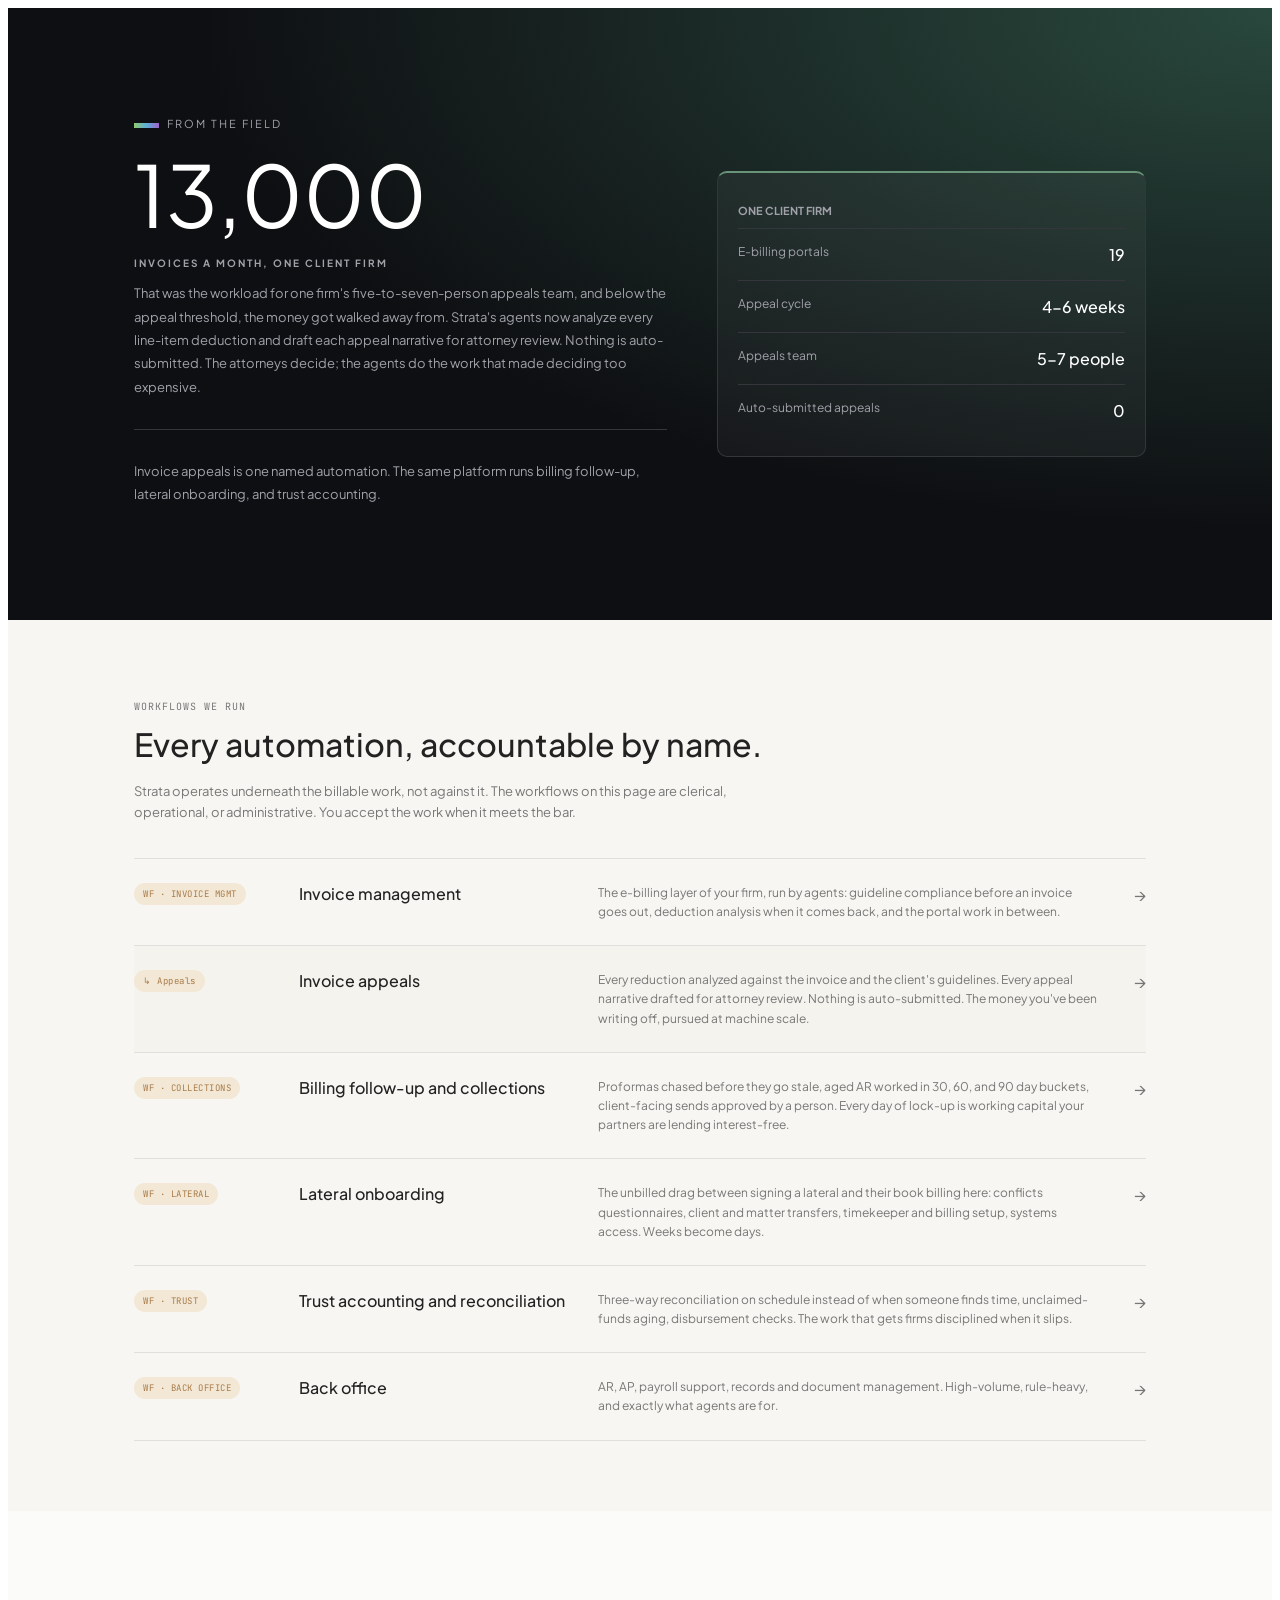
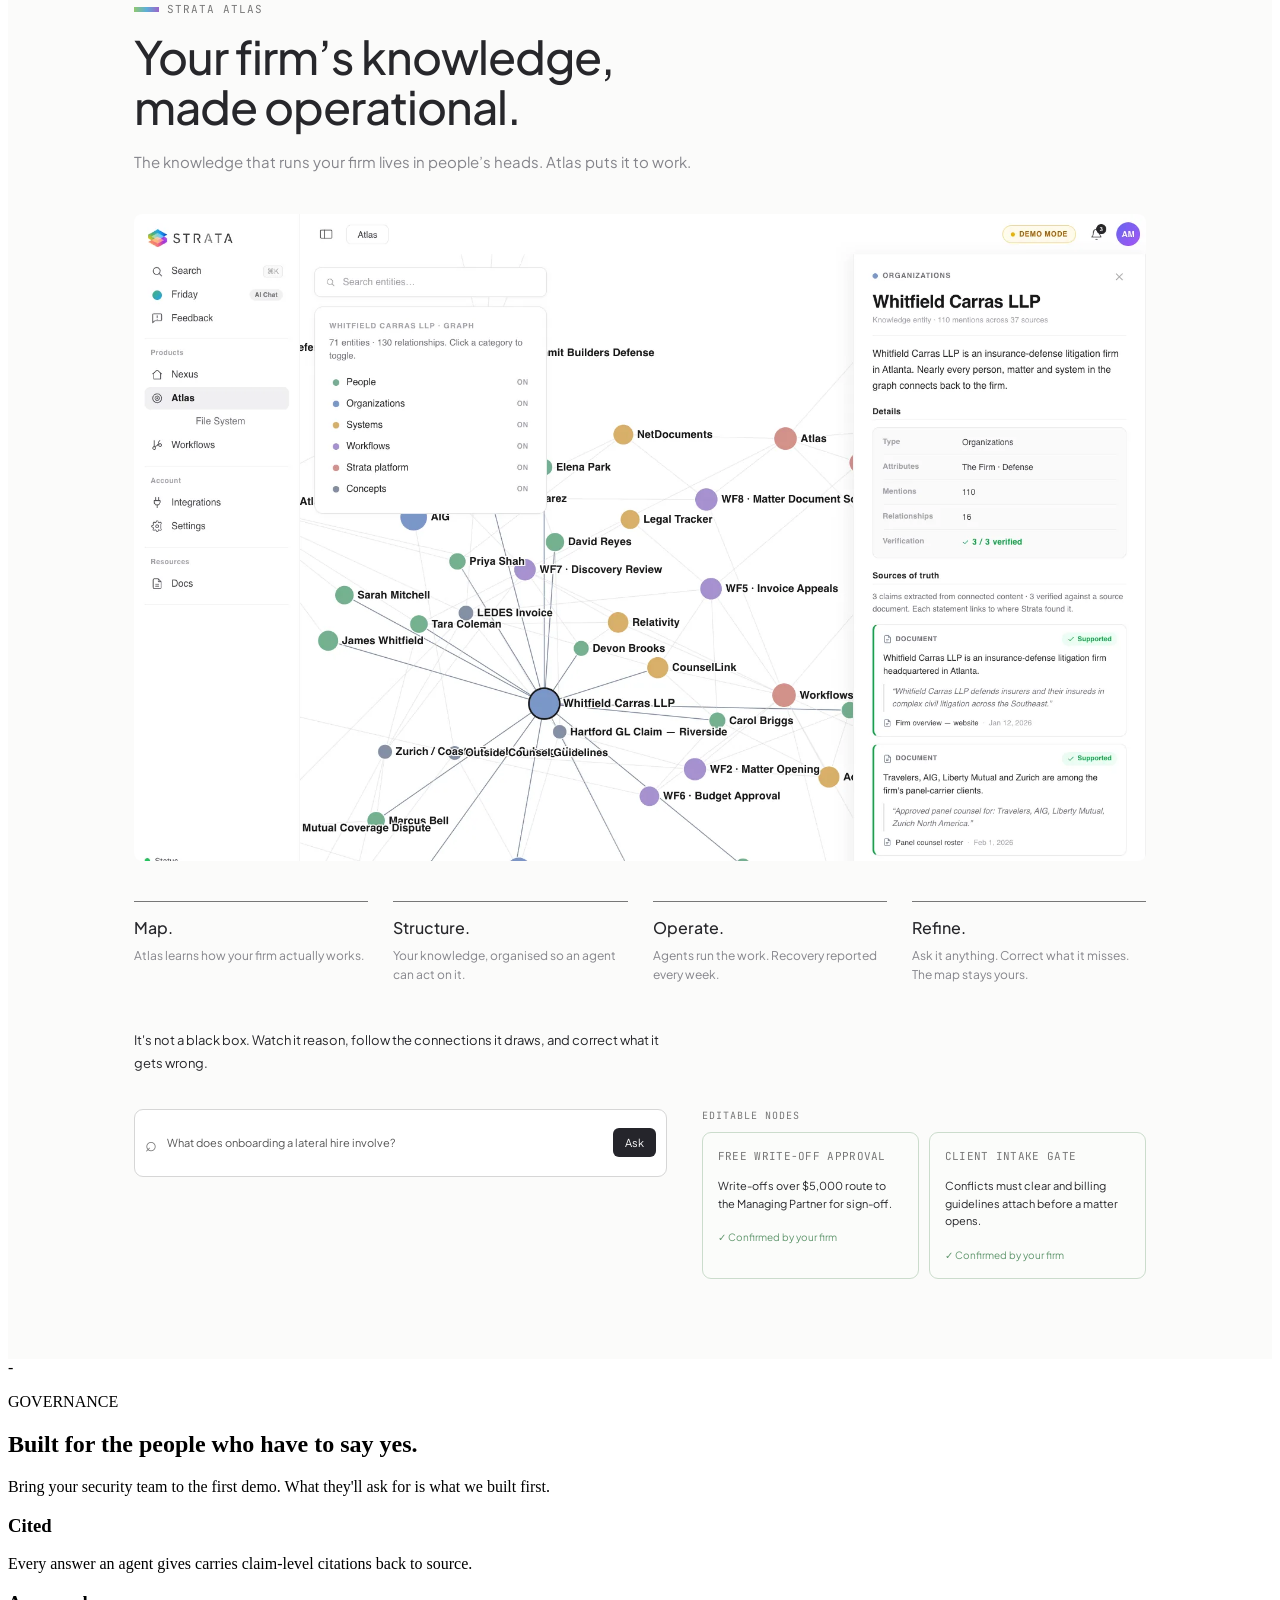
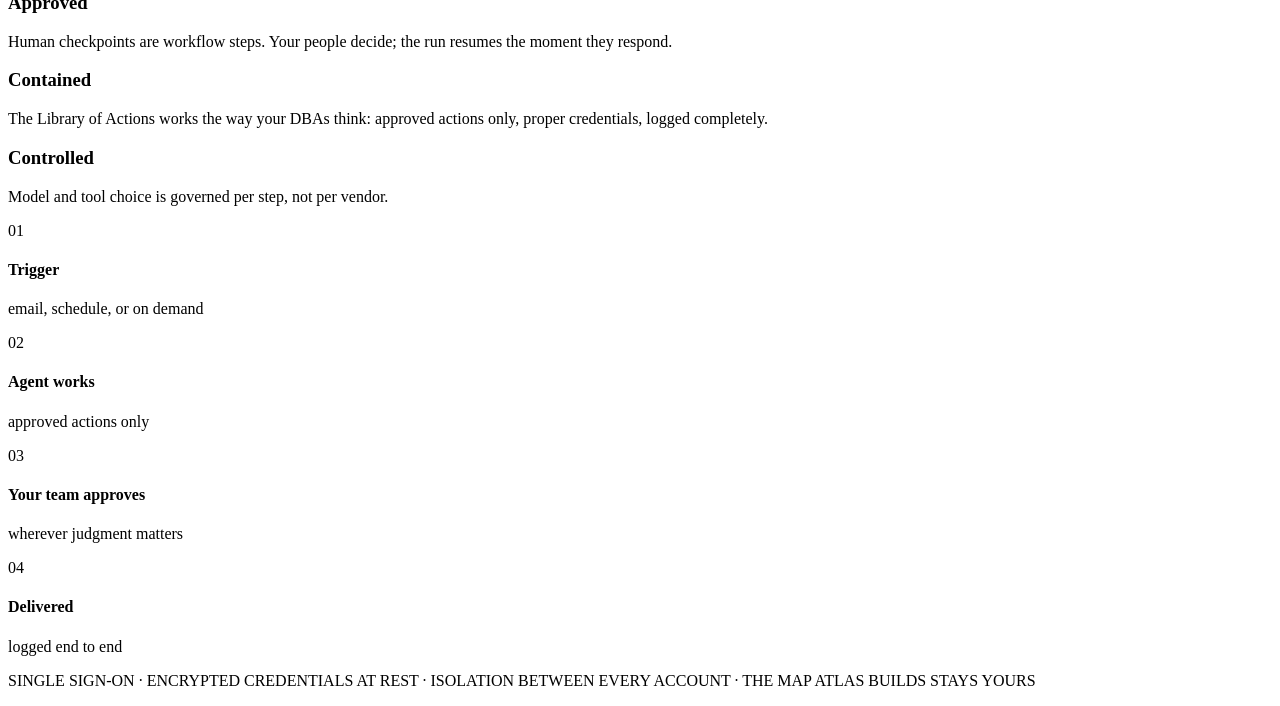
==== commit d10bfcf2: "Sección 9  - Estructura HTML de Governace" ====
--- a/index.html
+++ b/index.html
@@ -223,7 +223,7 @@
 
     <!-- Aqui coloco la imagen-->
     <div class="atlas-imagen">
-        <img src="assets/img/atlas-screenshoot.png" alt="Plataforma Strata Atlas">
+        <img src="assets/img/atlas-screenshot.webp" alt="Plataforma Strata Atlas">
     </div>
 
     <!-- 4 funciones principales de Atlas -->
@@ -312,5 +312,114 @@
 </section>
 
 
+<!-- Seccion 9 Control de Strata -->
+<section class="seccion-governance">
+
+-    <div class="governance-inicio">
+
+        <p class="governance-etiqueta">GOVERNANCE</p>
+
+        <h2>Built for the people who have to say yes.</h2>
+
+        <p class="governance-descripcion">
+            Bring your security team to the first demo.
+            What they'll ask for is what we built first.
+        </p>
+
+    </div>
+
+    <!-- 4 tarjetas de seguridad -->
+    <div class="governance-tarjetas">
+
+        <div class="governance-tarjeta governance-cited">
+            <h3>Cited</h3>
+            <p>
+                Every answer an agent gives carries
+                claim-level citations back to source.
+            </p>
+        </div>
+
+        <div class="governance-tarjeta governance-approved">
+            <h3>Approved</h3>
+            <p>
+                Human checkpoints are workflow steps.
+                Your people decide; the run resumes
+                the moment they respond.
+            </p>
+        </div>
+
+        <div class="governance-tarjeta governance-contained">
+            <h3>Contained</h3>
+            <p>
+                The Library of Actions works the way
+                your DBAs think: approved actions only,
+                proper credentials, logged completely.
+            </p>
+        </div>
+
+        <div class="governance-tarjeta governance-controlled">
+            <h3>Controlled</h3>
+            <p>
+                Model and tool choice is governed
+                per step, not per vendor.
+            </p>
+        </div>
+
+    </div>
+
+    <!-- Fases del proceso -->
+    <div class="governance-proceso">
+
+        <div class="governance-paso governance-paso-1">
+            <div class="governance-paso-superior">
+                <span>01</span>
+                <div class="governance-linea"></div>
+            </div>
+
+            <h4>Trigger</h4>
+            <p>email, schedule, or on demand</p>
+        </div>
+
+        <div class="governance-paso governance-paso-2">
+            <div class="governance-paso-superior">
+                <span>02</span>
+                <div class="governance-linea"></div>
+            </div>
+
+            <h4>Agent works</h4>
+            <p>approved actions only</p>
+        </div>
+
+        <div class="governance-paso governance-paso-3">
+            <div class="governance-paso-superior">
+                <span>03</span>
+                <div class="governance-linea"></div>
+            </div>
+
+            <h4>Your team approves</h4>
+            <p>wherever judgment matters</p>
+        </div>
+
+        <div class="governance-paso governance-paso-4">
+            <div class="governance-paso-superior">
+                <span>04</span>
+                <div class="governance-linea"></div>
+            </div>
+
+            <h4>Delivered</h4>
+            <p>logged end to end</p>
+        </div>
+
+    </div>
+
+    <p class="governance-final">
+        SINGLE SIGN-ON · ENCRYPTED CREDENTIALS AT REST ·
+        ISOLATION BETWEEN EVERY ACCOUNT · THE MAP ATLAS BUILDS STAYS YOURS
+    </p>
+
+</section>
+
+
+
 </body>
 </html>
--- a/estils.css
+++ b/estils.css
@@ -249,3 +249,241 @@
         text-align: left;
     }
 }
+
+
+/* Seccion 8, aqui hago los estilos de Strata Atlas */
+
+/* Pongo el fondo claro y dejo espacio por los lados */
+.seccion-atlas {
+    background-color: #fbfbfa;
+    color: #27272b;
+    padding: 80px 10%;
+    font-family: 'Plus Jakarta Sans', sans-serif;
+}
+
+/* Dejo espacio entre el titulo y la imagen de Atlas */
+.seccion-atlas .atlas-inicio {
+    margin-bottom: 40px;
+}
+
+/* Hago mas pequeño el texto de STRATA ATLAS */
+.seccion-atlas .atlas-etiqueta {
+    font-family: 'JetBrains Mono', monospace;
+    font-size: 11px;
+    letter-spacing: 1px;
+    color: #777;
+    margin-bottom: 15px;
+}
+
+/* Añado la linea de colores delante del texto */
+.seccion-atlas .atlas-etiqueta::before {
+    content: "";
+    display: inline-block;
+    width: 25px;
+    height: 5px;
+    margin-right: 8px;
+    vertical-align: middle;
+    background: linear-gradient(to right, #91c76f, #5caed8, #9c65c9);
+}
+
+/* Cambio el tamaño del titulo principal */
+.seccion-atlas .atlas-inicio h2 {
+    font-size: 46px;
+    font-weight: 500;
+    line-height: 1.1;
+    letter-spacing: -1px;
+    margin: 0 0 18px;
+}
+
+/* Pongo la descripcion en gris y separo las lineas */
+.seccion-atlas .atlas-descripcion {
+    font-size: 15px;
+    color: #85858b;
+    line-height: 1.6;
+    margin: 0;
+}
+
+/* La imagen ocupa todo el ancho disponible */
+.seccion-atlas .atlas-imagen {
+    width: 100%;
+    margin-bottom: 40px;
+}
+
+/* Hago que la imagen se adapte sin deformarse */
+.seccion-atlas .atlas-imagen img {
+    display: block;
+    width: 100%;
+    height: auto;
+    border-radius: 8px;
+}
+
+/* Pongo las cuatro caracteristicas una al lado de otra */
+.seccion-atlas .atlas-caracteristicas {
+    display: grid;
+    grid-template-columns: repeat(4, 1fr);
+    gap: 25px;
+    margin-bottom: 45px;
+}
+
+/* Añado una linea encima de cada caracteristica */
+.seccion-atlas .atlas-caracteristica {
+    border-top: 1px solid #777;
+    padding-top: 15px;
+}
+
+/* Cambio el tamaño de los nombres Map, Structure, Operate y Refine */
+.seccion-atlas .atlas-caracteristica h3 {
+    font-size: 16px;
+    font-weight: 500;
+    margin: 0 0 8px;
+}
+
+/* Pongo los textos de las caracteristicas en gris */
+.seccion-atlas .atlas-caracteristica p {
+    font-size: 12px;
+    color: #85858b;
+    line-height: 1.6;
+    margin: 0;
+}
+
+/* Limito el ancho del texto que explica como funciona Atlas */
+.seccion-atlas .atlas-explicacion {
+    max-width: 550px;
+    margin-bottom: 35px;
+}
+
+.seccion-atlas .atlas-explicacion p {
+    font-size: 13px;
+    line-height: 1.7;
+    margin: 0;
+}
+
+/* Divido la parte de abajo en el buscador y las tarjetas */
+.seccion-atlas .atlas-consulta {
+    display: grid;
+    grid-template-columns: 1.2fr 1fr;
+    gap: 35px;
+    align-items: start;
+}
+
+/* Hago el cuadro donde aparece la pregunta */
+.seccion-atlas .atlas-buscador {
+    display: flex;
+    align-items: center;
+    gap: 10px;
+    border: 1px solid #d6d6d6;
+    border-radius: 9px;
+    background-color: white;
+    padding: 9px 10px;
+    min-height: 48px;
+}
+
+/* Cambio el tamaño y color de la lupa */
+.seccion-atlas .atlas-lupa {
+    font-size: 20px;
+    color: #777;
+}
+
+/* Dejo que el texto de la pregunta ocupe el espacio disponible */
+.seccion-atlas .atlas-pregunta-texto {
+    flex: 1;
+    min-width: 0;
+    font-size: 11px;
+    color: #555;
+}
+
+/* Pongo el boton Ask con fondo oscuro */
+.seccion-atlas .atlas-buscador button {
+    background-color: #25252b;
+    color: white;
+    border: none;
+    border-radius: 6px;
+    padding: 8px 12px;
+    font-family: inherit;
+    font-size: 11px;
+}
+
+/* Hago pequeño el titulo EDITABLE NODES */
+.seccion-atlas .atlas-nodos-titulo {
+    font-family: 'JetBrains Mono', monospace;
+    font-size: 10px;
+    color: #777;
+    letter-spacing: 1px;
+    margin: 0 0 10px;
+}
+
+/* Coloco las dos tarjetas una al lado de otra */
+.seccion-atlas .atlas-tarjetas {
+    display: grid;
+    grid-template-columns: repeat(2, minmax(0, 1fr));
+    gap: 10px;
+}
+
+/* Pongo un borde verde claro alrededor de las tarjetas */
+.seccion-atlas .atlas-tarjeta {
+    border: 1px solid #cbdccc;
+    border-radius: 9px;
+    padding: 15px;
+    background-color: #fbfcfa;
+}
+
+/* Hago mas pequeño el titulo de cada tarjeta */
+.seccion-atlas .atlas-tarjeta-tipo {
+    font-family: 'JetBrains Mono', monospace;
+    font-size: 9px;
+    letter-spacing: 0.3px;
+    color: #777;
+}
+
+/* Ajusto el texto que aparece dentro de las tarjetas */
+.seccion-atlas .atlas-tarjeta p {
+    font-size: 11px;
+    line-height: 1.6;
+    margin: 0 0 12px;
+}
+
+/* Pongo en verde el texto Confirmed by your firm */
+.seccion-atlas .atlas-tarjeta span {
+    font-size: 10px;
+    color: #60966d;
+}
+
+/* Adapto la seccion para tablets y pantallas pequeñas */
+@media (max-width: 800px) {
+
+    /* Reduzco los espacios de los lados */
+    .seccion-atlas {
+        padding: 60px 25px;
+    }
+
+    /* Hago el titulo mas pequeño */
+    .seccion-atlas .atlas-inicio h2 {
+        font-size: 32px;
+    }
+
+    /* Paso las cuatro caracteristicas a dos columnas */
+    .seccion-atlas .atlas-caracteristicas {
+        grid-template-columns: repeat(2, 1fr);
+        gap: 25px;
+    }
+
+    /* Pongo el buscador encima de las tarjetas */
+    .seccion-atlas .atlas-consulta {
+        grid-template-columns: 1fr;
+        gap: 25px;
+    }
+}
+
+/* Adapto las tarjetas para moviles mas pequeños */
+@media (max-width: 480px) {
+
+    /* Pongo las tarjetas una debajo de la otra */
+    .seccion-atlas .atlas-tarjetas {
+        grid-template-columns: 1fr;
+    }
+
+    /* Reduzco el titulo para que quepa en movil */
+    .seccion-atlas .atlas-inicio h2 {
+        font-size: 29px;
+    }
+}
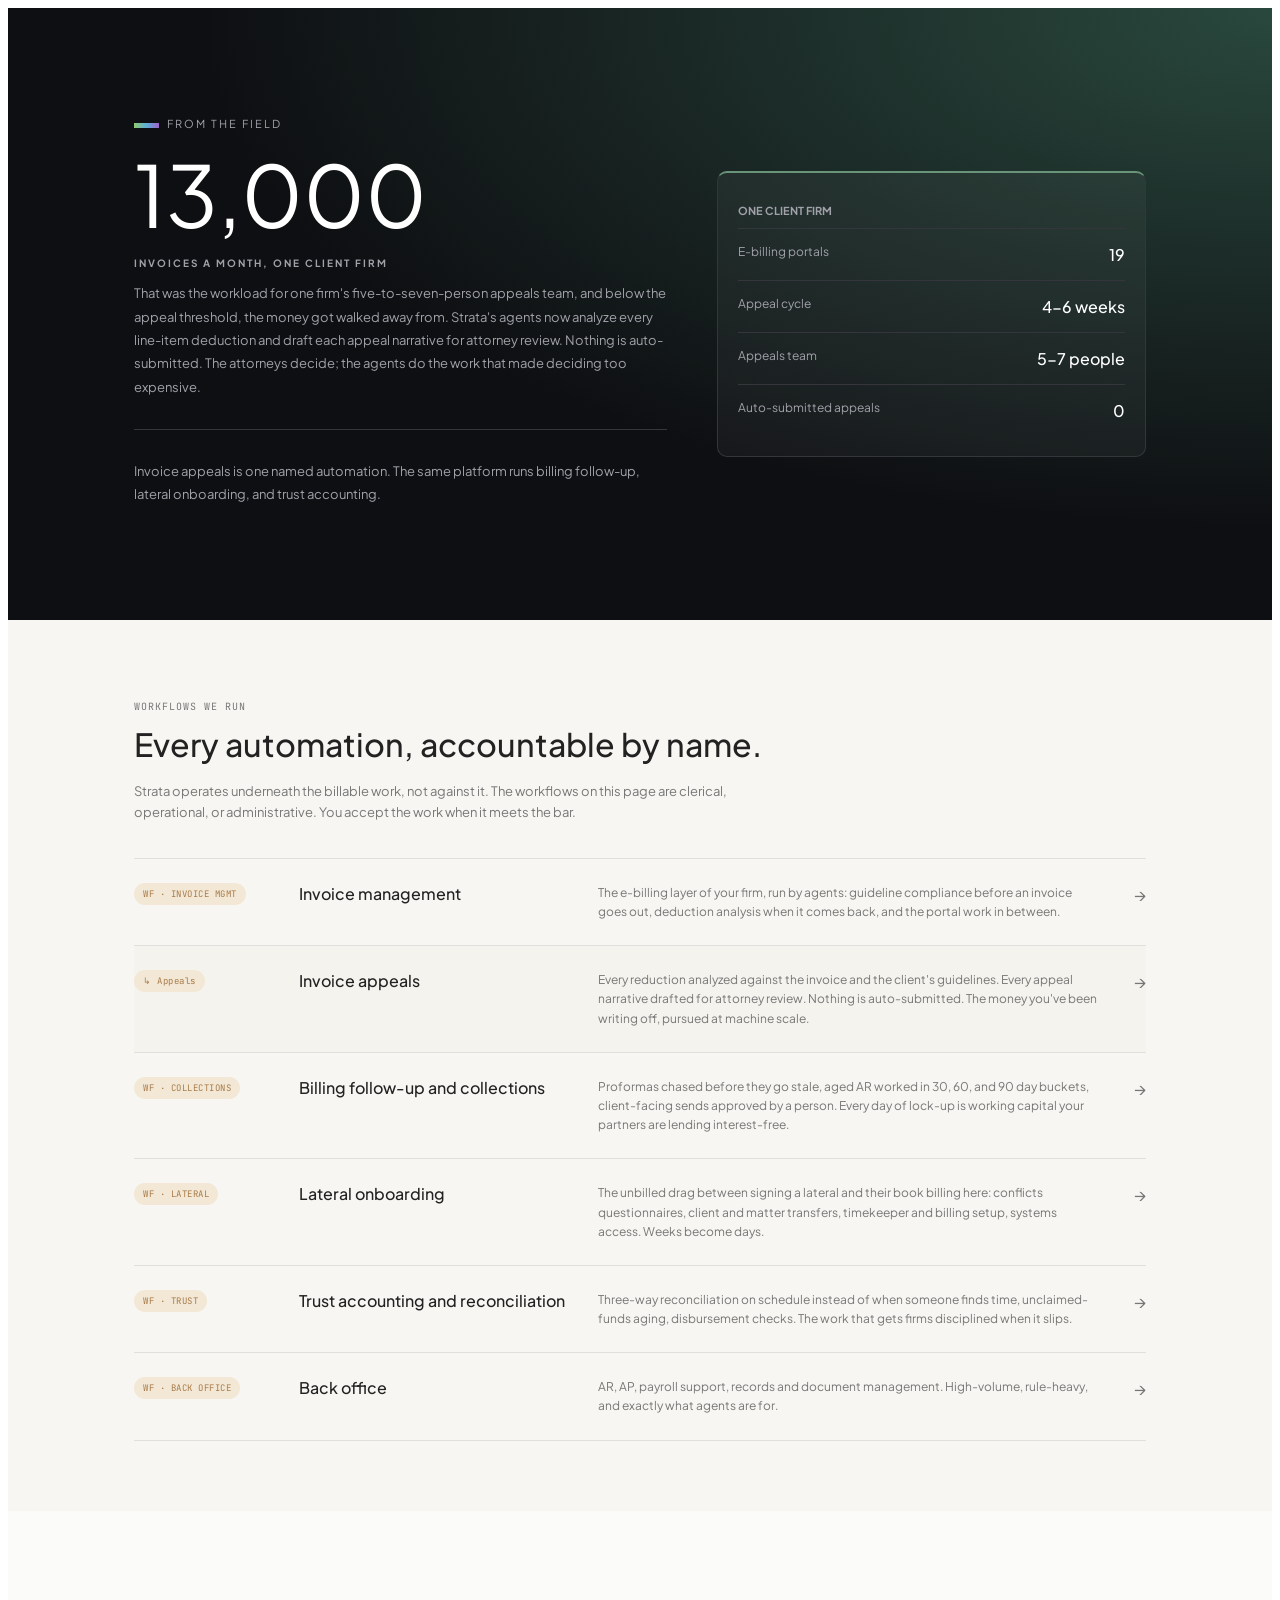
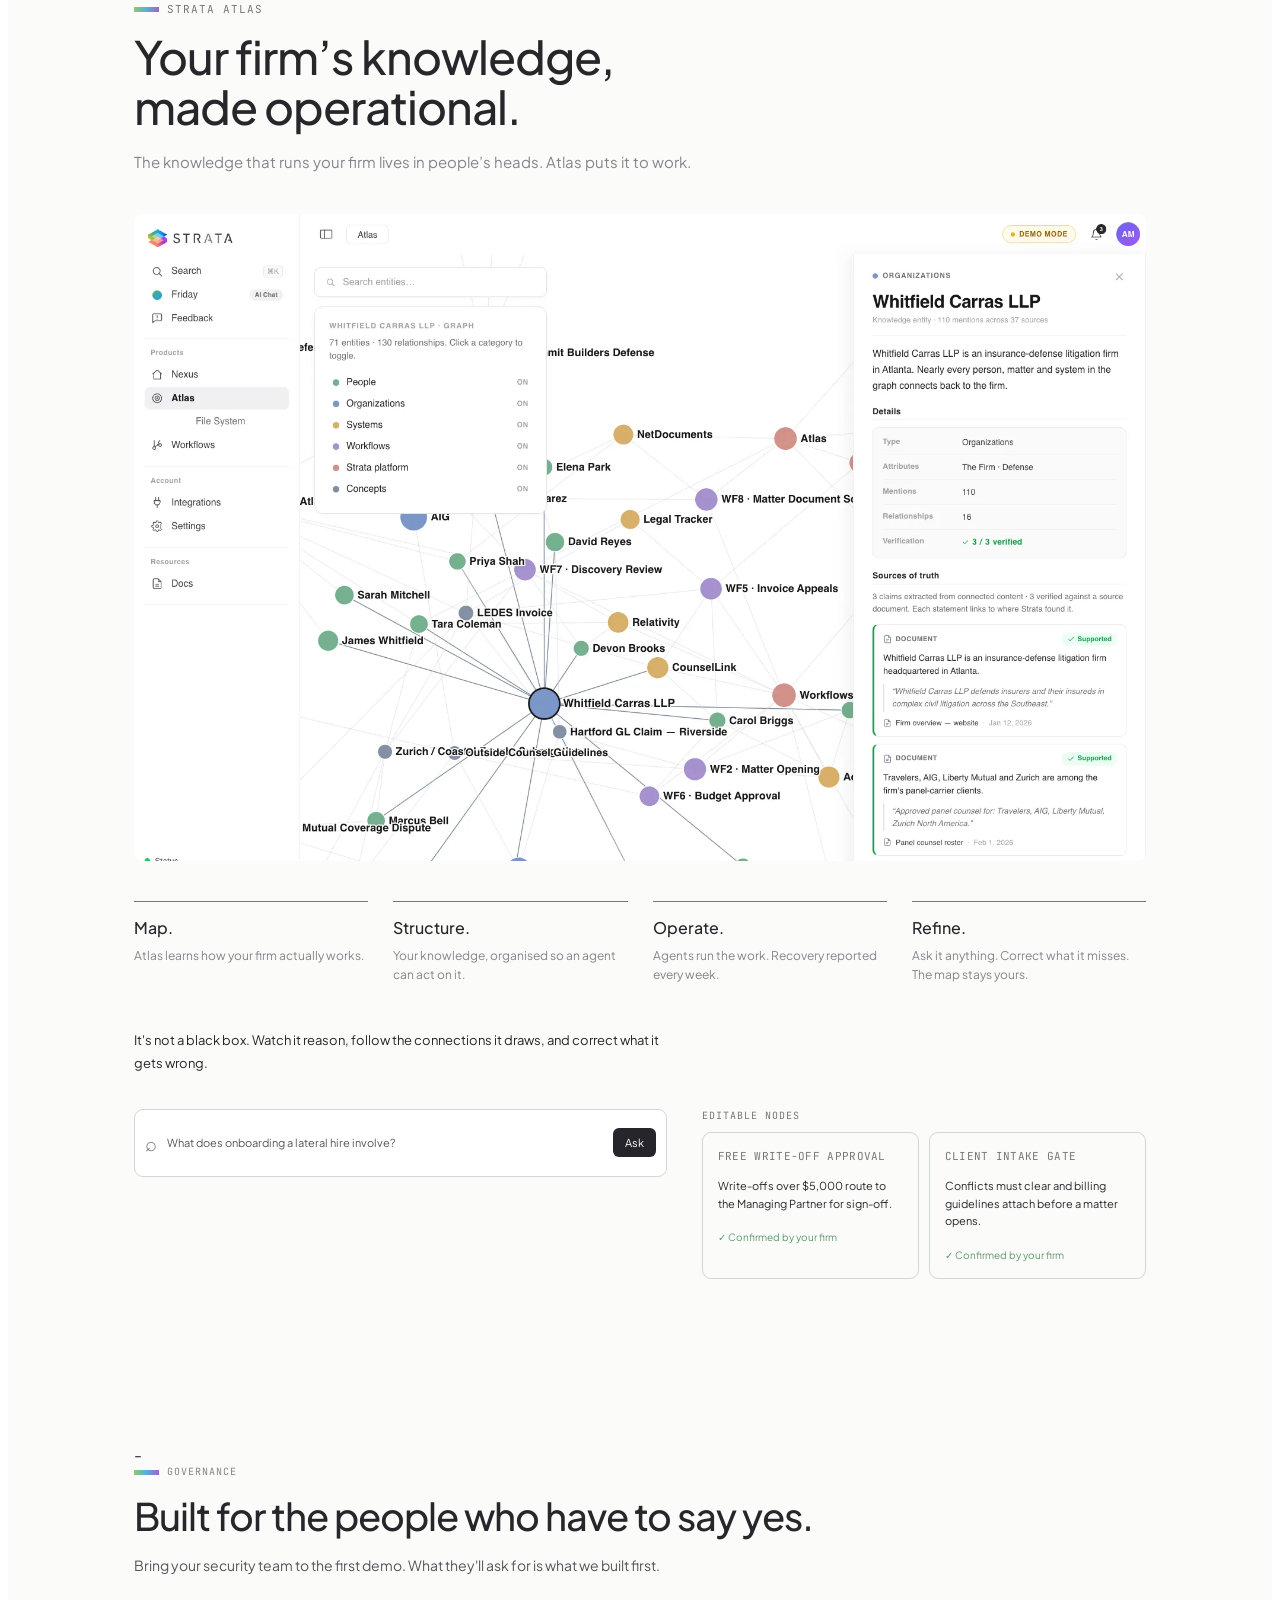
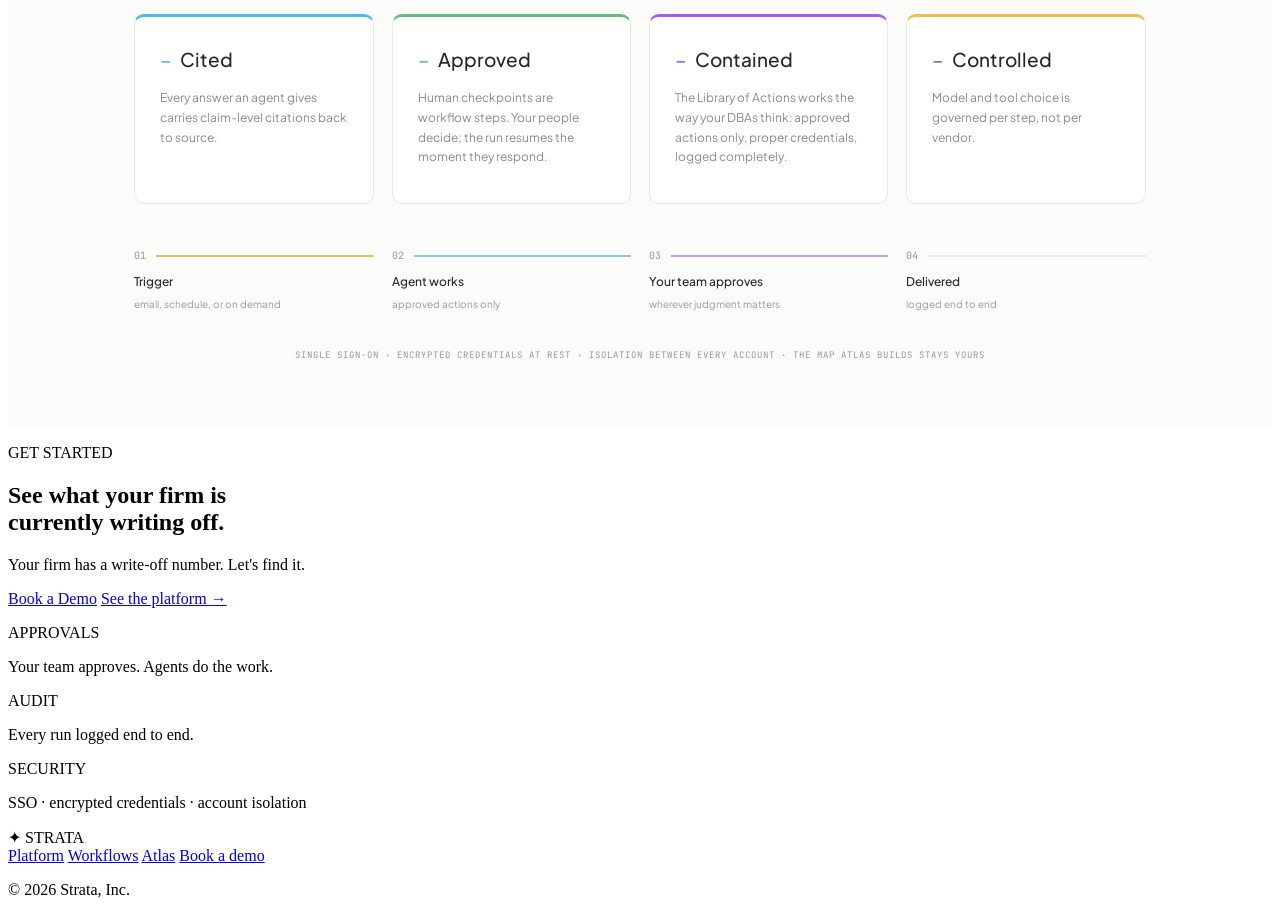
==== commit 6f3897f3: "Colocando el HTML de Get Started i Footer" ====
--- a/index.html
+++ b/index.html
@@ -420,6 +420,73 @@
 </section>
 
 
+<!-- Seccion 10, aqui pongo la parte final de la pagina -->
+<section class="seccion-getstarted" id="get-started">
+
+    <!-- Titulo principal y botones -->
+    <div class="getstarted-inicio">
+
+        <p class="getstarted-etiqueta">GET STARTED</p>
+
+        <h2>
+            See what your firm is<br>
+            currently <span>writing off</span>.
+        </h2>
+
+        <p class="getstarted-descripcion">
+            Your firm has a write-off number. Let's find it.
+        </p>
+
+        <div class="getstarted-botones">
+            <a href="mailto:contact@strata.ai" class="getstarted-demo">Book a Demo</a>
+            <a href="#atlas" class="getstarted-plataforma">
+                See the platform <span>→</span>
+            </a>
+        </div>
+
+    </div>
+
+    <!-- Tres apartados con informacion sobre Strata -->
+    <div class="getstarted-informacion">
+
+        <div class="getstarted-dato">
+            <p class="getstarted-dato-titulo">APPROVALS</p>
+            <p>Your team approves. Agents do the work.</p>
+        </div>
+
+        <div class="getstarted-dato">
+            <p class="getstarted-dato-titulo">AUDIT</p>
+            <p>Every run logged end to end.</p>
+        </div>
+
+        <div class="getstarted-dato">
+            <p class="getstarted-dato-titulo">SECURITY</p>
+            <p>SSO · encrypted credentials · account isolation</p>
+        </div>
+
+    </div>
+
+</section>
 
 </body>
+
+<!-- Footer con el logo, los enlaces y el copyright -->
+<footer class="footer-strata">
+
+    <div class="footer-logo">
+        <span class="footer-icono">✦</span>
+        <span>STRATA</span>
+    </div>
+
+    <nav class="footer-enlaces">
+        <a href="#">Platform</a>
+        <a href="#">Workflows</a>
+        <a href="#">Atlas</a>
+        <a href="#">Book a demo</a>
+    </nav>
+
+    <p class="footer-copyright">© 2026 Strata, Inc.</p>
+
+</footer>
+
 </html>
--- a/estils.css
+++ b/estils.css
@@ -487,3 +487,232 @@
         font-size: 29px;
     }
 }
+
+
+/* Seccion 9, estilos de Governance */
+
+/* Pongo el fondo blanco y dejo espacio por los lados */
+.seccion-governance {
+    background-color: #fbfbfa;
+    color: #27272b;
+    padding: 85px 10% 65px;
+    font-family: 'Plus Jakarta Sans', sans-serif;
+}
+
+/* Separo el titulo de las tarjetas */
+.seccion-governance .governance-inicio {
+    margin-bottom: 38px;
+}
+
+/* Texto pequeño de GOVERNANCE */
+.seccion-governance .governance-etiqueta {
+    font-family: 'JetBrains Mono', monospace;
+    font-size: 10px;
+    letter-spacing: 1px;
+    color: #85858b;
+    margin: 0 0 15px;
+}
+
+/* Añado la linea de colores delante del titulo */
+.seccion-governance .governance-etiqueta::before {
+    content: "";
+    display: inline-block;
+    width: 25px;
+    height: 5px;
+    margin-right: 8px;
+    vertical-align: middle;
+    background: linear-gradient(to right, #91c76f, #5caed8, #9c65c9);
+}
+
+/* Cambio el tamaño del titulo principal */
+.seccion-governance .governance-inicio h2 {
+    font-size: 38px;
+    font-weight: 500;
+    line-height: 1.2;
+    letter-spacing: -1px;
+    margin: 0 0 15px;
+}
+
+/* Pongo la descripcion debajo del titulo */
+.seccion-governance .governance-descripcion {
+    font-size: 14px;
+    line-height: 1.6;
+    color: #55555b;
+    margin: 0;
+}
+
+/* Coloco las cuatro tarjetas una al lado de otra */
+.seccion-governance .governance-tarjetas {
+    display: grid;
+    grid-template-columns: repeat(4, minmax(0, 1fr));
+    gap: 18px;
+    margin-bottom: 45px;
+}
+
+/* Doy forma a las tarjetas con bordes redondeados */
+.seccion-governance .governance-tarjeta {
+    background-color: #fff;
+    border: 1px solid #e9e9e9;
+    border-top: 3px solid transparent;
+    border-radius: 10px;
+    padding: 30px 25px;
+    min-height: 190px;
+    box-sizing: border-box;
+}
+
+/* Cada tarjeta tiene un color diferente arriba */
+.seccion-governance .governance-cited {
+    border-top-color: #4db8ed;
+}
+
+.seccion-governance .governance-approved {
+    border-top-color: #65bd7d;
+}
+
+.seccion-governance .governance-contained {
+    border-top-color: #a35ee9;
+}
+
+.seccion-governance .governance-controlled {
+    border-top-color: #efbe49;
+}
+
+/* Pongo una rayita de color antes de cada nombre */
+.seccion-governance .governance-tarjeta h3::before {
+    content: "–";
+    margin-right: 9px;
+    color: #4db8ed;
+}
+
+.seccion-governance .governance-approved h3::before {
+    color: #65bd7d;
+}
+
+.seccion-governance .governance-contained h3::before {
+    color: #a35ee9;
+}
+
+.seccion-governance .governance-controlled h3::before {
+    color: #777;
+}
+
+/* Ajusto los titulos de las tarjetas */
+.seccion-governance .governance-tarjeta h3 {
+    font-size: 19px;
+    font-weight: 500;
+    margin: 0 0 17px;
+}
+
+/* Pongo los textos pequeños y en gris */
+.seccion-governance .governance-tarjeta p {
+    font-size: 12px;
+    line-height: 1.65;
+    color: #8a8a90;
+    margin: 0;
+}
+
+/* Coloco las cuatro fases del proceso en columnas */
+.seccion-governance .governance-proceso {
+    display: grid;
+    grid-template-columns: repeat(4, minmax(0, 1fr));
+    gap: 18px;
+    margin-bottom: 35px;
+}
+
+/* Pongo el numero y la linea en la misma fila */
+.seccion-governance .governance-paso-superior {
+    display: flex;
+    align-items: center;
+    gap: 10px;
+    margin-bottom: 12px;
+}
+
+.seccion-governance .governance-paso-superior span {
+    font-family: 'JetBrains Mono', monospace;
+    font-size: 10px;
+    color: #999;
+}
+
+/* Dibujo las lineas de colores del proceso */
+.seccion-governance .governance-linea {
+    flex: 1;
+    height: 2px;
+    background-color: #e5c35b;
+}
+
+.seccion-governance .governance-paso-2 .governance-linea {
+    background-color: #8bcbd7;
+}
+
+.seccion-governance .governance-paso-3 .governance-linea {
+    background-color: #bca0e9;
+}
+
+.seccion-governance .governance-paso-4 .governance-linea {
+    background-color: #e9e9e9;
+}
+
+/* Ajusto los nombres y las descripciones de cada fase */
+.seccion-governance .governance-paso h4 {
+    font-size: 12px;
+    font-weight: 500;
+    margin: 0 0 8px;
+}
+
+.seccion-governance .governance-paso p {
+    font-size: 10px;
+    line-height: 1.5;
+    color: #999;
+    margin: 0;
+}
+
+/* Centro el texto pequeño del final */
+.seccion-governance .governance-final {
+    font-family: 'JetBrains Mono', monospace;
+    font-size: 9px;
+    letter-spacing: 1px;
+    color: #999;
+    text-align: center;
+    line-height: 1.8;
+    margin: 0;
+}
+
+/* Adapto las columnas para tablets */
+@media (max-width: 900px) {
+
+    .seccion-governance {
+        padding: 65px 25px;
+    }
+
+    .seccion-governance .governance-tarjetas {
+        grid-template-columns: repeat(2, 1fr);
+    }
+
+    .seccion-governance .governance-proceso {
+        grid-template-columns: repeat(2, 1fr);
+    }
+
+    .seccion-governance .governance-inicio h2 {
+        font-size: 30px;
+    }
+}
+
+/* En movil pongo las tarjetas una debajo de otra */
+@media (max-width: 480px) {
+
+    .seccion-governance .governance-tarjetas {
+        grid-template-columns: 1fr;
+    }
+
+    .seccion-governance .governance-proceso {
+        grid-template-columns: 1fr;
+    }
+
+    .seccion-governance .governance-tarjeta {
+        min-height: auto;
+    }
+
+    .seccion-governance .governance-inicio h2 {
+        font-size: 27px;
+    }
+}
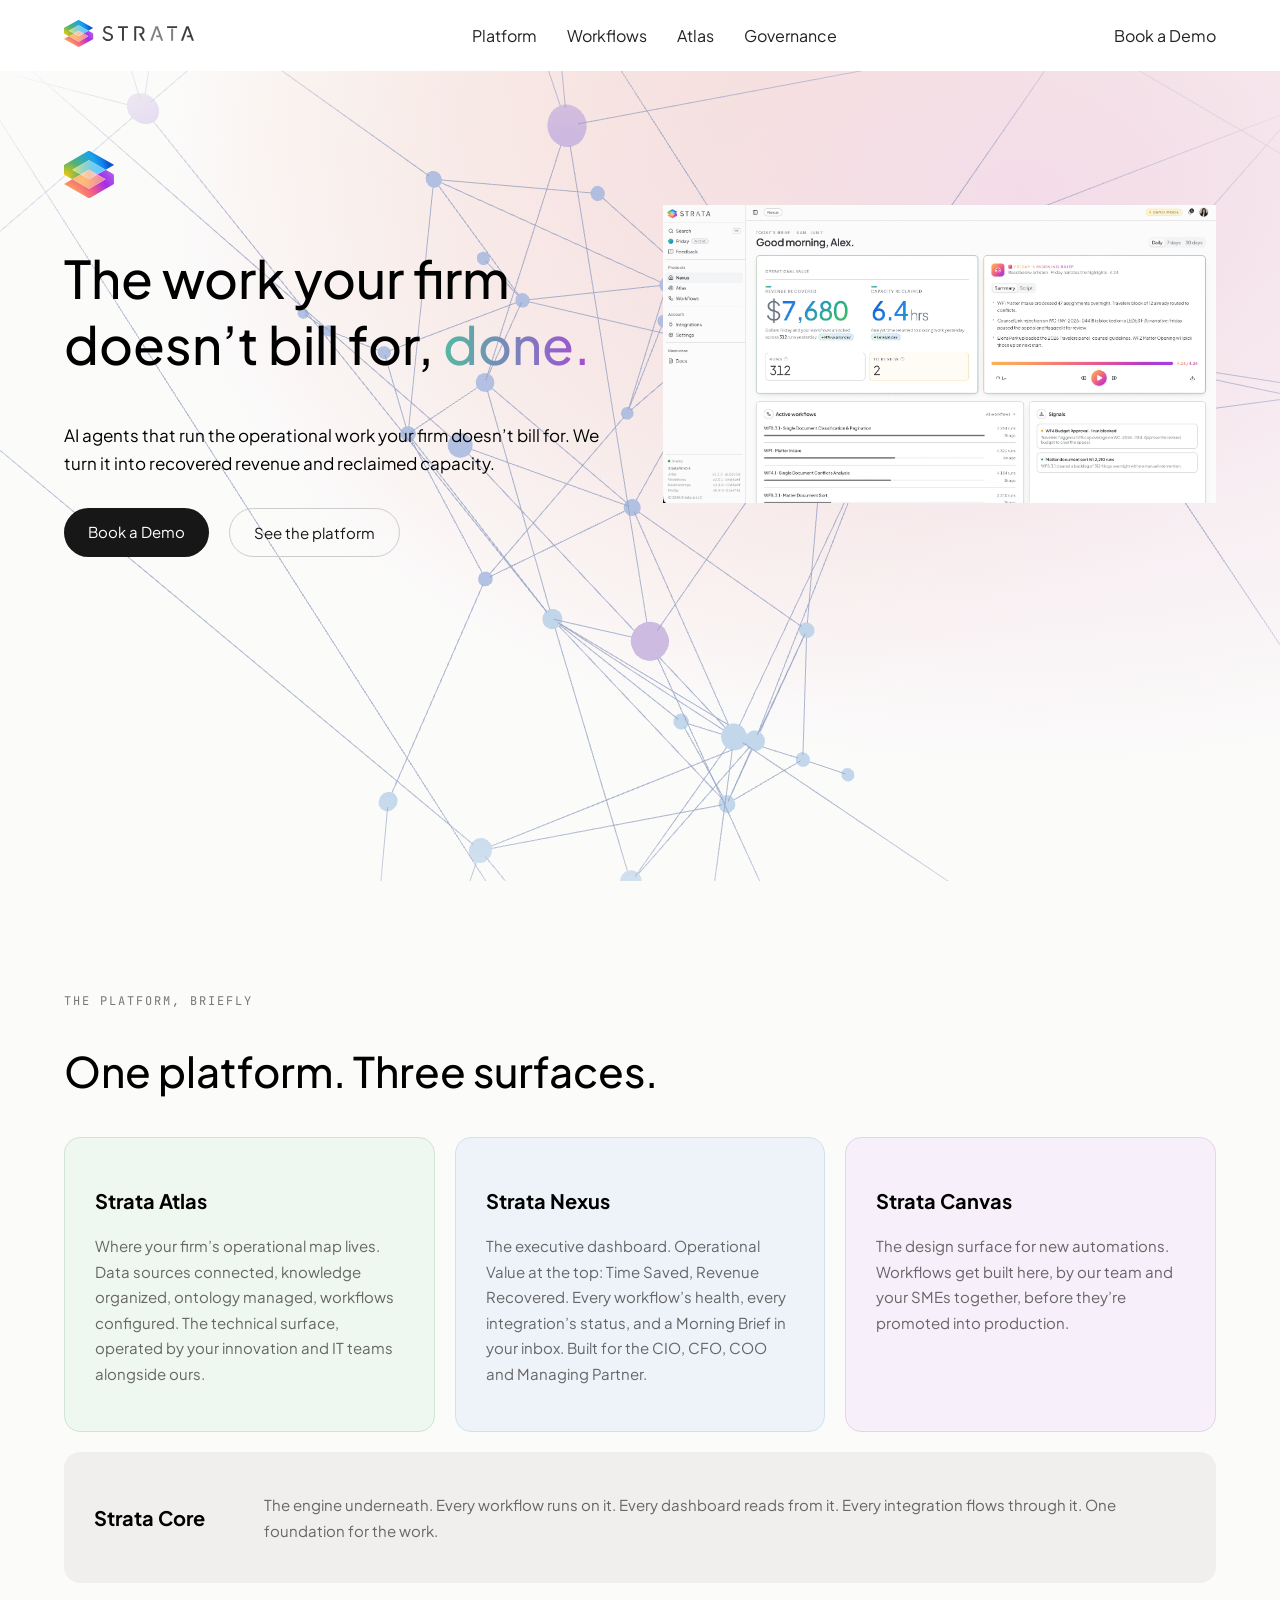
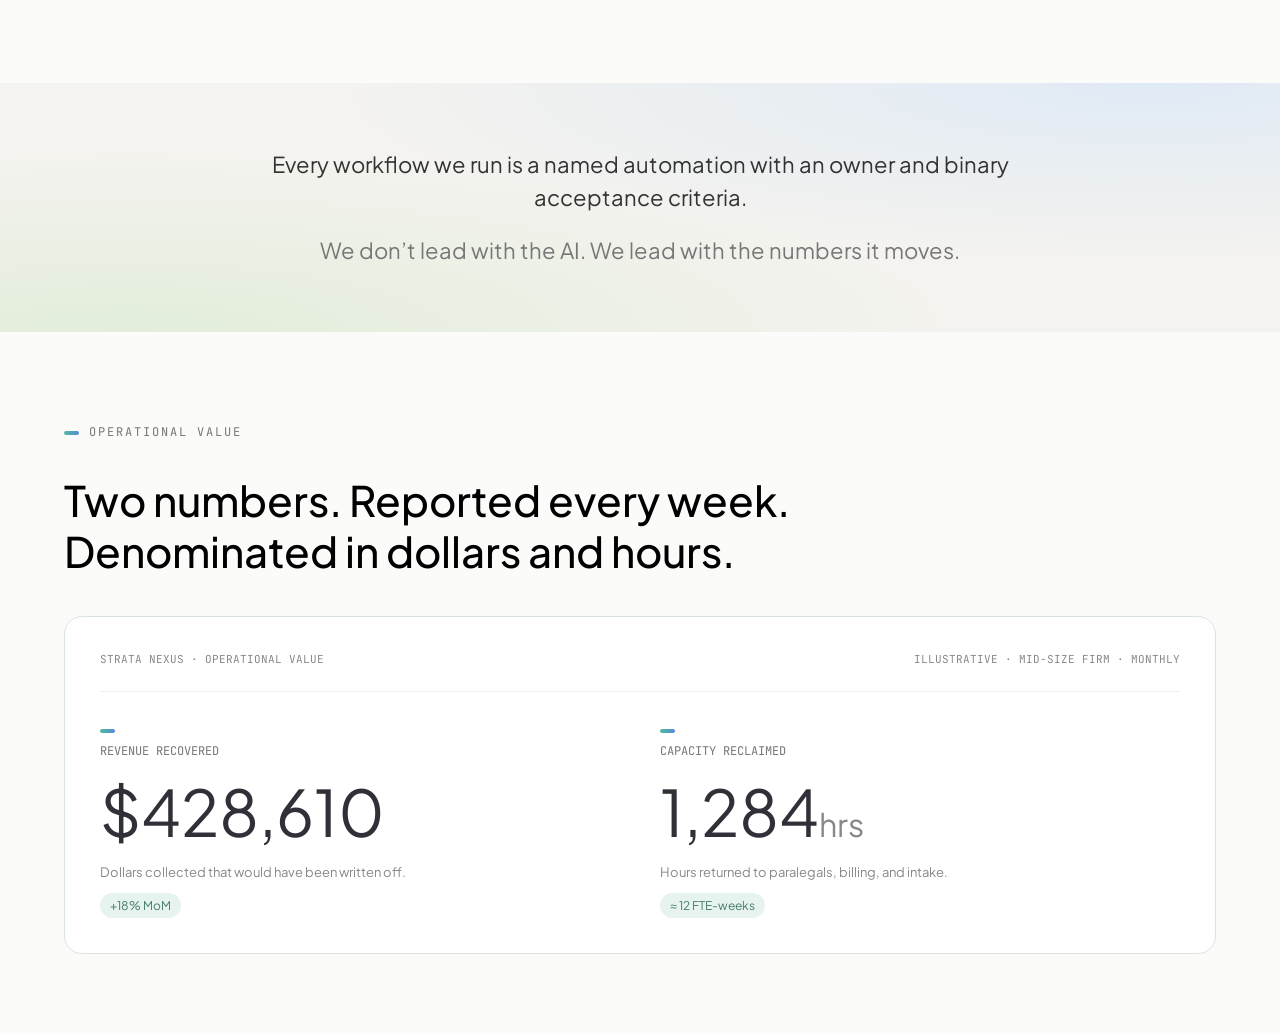
==== commit 7aa4ea37: "Merge pull request #1 from diegoc06-git/Diego Diego" ====
--- a/index.html
+++ b/index.html
@@ -1,307 +1,176 @@
+<!DOCTYPE html>
+<html lang="en">
 
-<!DOCTYPE html>
-<html lang="es">
 <head>
     <meta charset="UTF-8">
-    <meta name="viewport" content="width=device-width, initial-scale=1.0">
-    <title>Strata Pagina 6 From the field</title>
+    <meta name="viewport" content="width=device-width, initial-scale=1">
+
+    <title>Strata — Exercici004</title>
+
+    <link rel="icon" href="assets/img/strata-icon.svg" type="image/svg+xml">
     <link rel="stylesheet" href="assets/fonts/fonts.css">
     <link rel="stylesheet" href="estils.css">
+
+    <script defer src="assets/js/vendor/three.min.js"></script>
+    <script defer src="assets/js/vendor/3d-force-graph.min.js"></script>
+    <script defer src="assets/js/hero-graph.js"></script>
 </head>
 
 <body>
 
-    <section class="seccion-field">
+    <header>
+    <nav>
 
-        <div class="field-izquierda">
+        <a href="#inicio">
+            <img src="assets/img/strata-logo.svg" alt="Strata">
+        </a>
 
-            <h1>FROM THE FIELD</h1>
+        <div>
+            <a href="#platform">Platform</a>
+            <a href="#workflows">Workflows</a>
+            <a href="#atlas">Atlas</a>
+            <a href="#governance">Governance</a>
+        </div>
 
-            <h2>13,000</h2>
+        <a href="#get-started">Book a Demo</a>
 
-            <h3>INVOICES A MONTH, ONE CLIENT FIRM</h3>
+    </nav>
+    </header>
+
+    <main>
+    <section class="hero" id="inicio">
+            <div class="container">
+
+        <div class="hero-content">
+
+            <img src="assets/img/strata-icon.svg" alt="Strata">
+
+            <h1>
+                The work your firm doesn’t bill for,
+                <span>done.</span>
+            </h1>
 
             <p>
-                That was the workload for one firm's
-                five-to-seven-person appeals team, and
-                below the appeal threshold, the money got
-                walked away from. Strata's agents now
-                analyze every line-item deduction and
-                draft each appeal narrative for attorney
-                review. Nothing is auto-submitted.
-                The attorneys decide; the agents do
-                the work that made deciding too expensive.
+                AI agents that run the operational work your firm
+                doesn’t bill for. We turn it into recovered revenue
+                and reclaimed capacity.
             </p>
 
-            <hr>
+            <div class="hero-buttons">
 
-            <p>
-                Invoice appeals is one named automation.
-                The same platform runs billing follow-up,
-                lateral onboarding, and trust accounting.
-            </p>
+                <a href="#get-started">Book a Demo</a>
 
-        </div>
+                <a href="#platform">See the platform</a>
 
-        <div class="field-derecha">
-
-            <h3>ONE CLIENT FIRM</h3>
-
-            <div class="field-fila">
-                <span>E-billing portals</span>
-                <strong>19</strong>
-            </div>
-
-            <div class="field-fila">
-                <span>Appeal cycle</span>
-                <strong>4-6 weeks</strong>
-            </div>
-
-            <div class="field-fila">
-                <span>Appeals team</span>
-                <strong>5-7 people</strong>
-            </div>
-
-            <div class="field-fila">
-                <span>Auto-submitted appeals</span>
-                <strong>0</strong>
             </div>
 
         </div>
 
-    </section>
-
-
-<!-- Seccion 7 de los workflows explica las automatizacione sque realizan-->
-<section class="seccion-workflows">
-
-    <div class="workflows-inicio">
-
-        <p class="workflows-etiqueta">WORKFLOWS WE RUN</p>
-
-        <h2>Every automation, accountable by name.</h2>
-
-        <p class="workflows-descripcion">
-            Strata operates underneath the billable work,
-            not against it. The workflows on this page are
-            clerical, operational, or administrative.
-            You accept the work when it meets the bar.
-        </p>
+        <img src="assets/img/nexus-screenshot.webp"
+             alt="Strata Nexus executive dashboard">
 
     </div>
 
-    <!-- 1er Workflow -->
-    <div class="workflow-fila">
+      
+    </section>
 
-        <p class="workflow-codigo">WF · INVOICE MGMT</p>
+    <section class="platform" id="platform">
 
-        <h3>Invoice management</h3>
+    <div class="platform-content">
 
-        <p class="workflow-texto">
-            The e-billing layer of your firm, run by agents:
-            guideline compliance before an invoice goes out,
-            deduction analysis when it comes back, and the
-            portal work in between.
-        </p>
+        <p>THE PLATFORM, BRIEFLY</p>
 
-        <!-- Flecha que se muestra al final de la fila -->
-        <span class="workflow-flecha">→</span>
+        <h2>One platform. Three surfaces.</h2>
 
-    </div>
+        <div class="platform-cards">
 
-    <!-- 2do workflow-->
-    <div class="workflow-fila">
+            <article>
+                <h3>Strata Atlas</h3>
+                <p>
+                    Where your firm’s operational map lives.
+                    Data sources connected, knowledge organized,
+                    ontology managed, workflows configured. The technical
+                    surface, operated by your innovation and IT teams alongside ours.
+                </p>
+            </article>
 
-        <p class="workflow-codigo">↳ Appeals</p>
+            <article>
+                <h3>Strata Nexus</h3>
+                <p>
+                    The executive dashboard. Operational Value at the top:
+                    Time Saved, Revenue Recovered. Every workflow’s health,
+                    every integration’s status, and a Morning Brief in your inbox.
+                    Built for the CIO, CFO, COO and Managing Partner.
+                </p>
+            </article>
 
-        <h3>Invoice appeals</h3>
+            <article>
+                <h3>Strata Canvas</h3>
+                <p>
+                    The design surface for new automations. Workflows get built here,
+                    by our team and your SMEs together, before they’re promoted into production.
+                </p>
+            </article>
 
-        <p class="workflow-texto">
-            Every reduction analyzed against the invoice
-            and the client's guidelines. Every appeal
-            narrative drafted for attorney review.
-            Nothing is auto-submitted. The money you've
-            been writing off, pursued at machine scale.
-        </p>
+        </div>
 
-        <span class="workflow-flecha">→</span>
-
-    </div>
-
-    <!-- 3er Workflow -->
-    <div class="workflow-fila">
-
-        <p class="workflow-codigo">WF · COLLECTIONS</p>
-
-        <h3>Billing follow-up and collections</h3>
-
-        <p class="workflow-texto">
-            Proformas chased before they go stale,
-            aged AR worked in 30, 60, and 90 day buckets,
-            client-facing sends approved by a person.
-            Every day of lock-up is working capital your
-            partners are lending interest-free.
-        </p>
-
-        <span class="workflow-flecha">→</span>
-
-    </div>
-
-    <!-- 4to workflow -->
-    <div class="workflow-fila">
-
-        <p class="workflow-codigo">WF · LATERAL</p>
-
-        <h3>Lateral onboarding</h3>
-
-        <p class="workflow-texto">
-            The unbilled drag between signing a lateral
-            and their book billing here: conflicts
-            questionnaires, client and matter transfers,
-            timekeeper and billing setup, systems access.
-            Weeks become days.
-        </p>
-
-        <span class="workflow-flecha">→</span>
-
-    </div>
-
-    <!-- 5to workflow-->
-    <div class="workflow-fila">
-
-        <p class="workflow-codigo">WF · TRUST</p>
-
-        <h3>Trust accounting and reconciliation</h3>
-
-        <p class="workflow-texto">
-            Three-way reconciliation on schedule instead
-            of when someone finds time, unclaimed-funds
-            aging, disbursement checks. The work that
-            gets firms disciplined when it slips.
-        </p>
-
-        <span class="workflow-flecha">→</span>
-
-    </div>
-
-    <!-- 6to workflo-->
-    <div class="workflow-fila">
-
-        <p class="workflow-codigo">WF · BACK OFFICE</p>
-
-        <h3>Back office</h3>
-
-        <p class="workflow-texto">
-            AR, AP, payroll support, records and document
-            management. High-volume, rule-heavy, and
-            exactly what agents are for.
-        </p>
-
-        <span class="workflow-flecha">→</span>
-
+        <div class="platform-core">
+            <h3>Strata Core</h3>
+            <p>
+                The engine underneath. Every workflow runs on it.
+                Every dashboard reads from it. Every integration flows through it.
+                One foundation for the work.
+            </p>
+        </div>
     </div>
 
 </section>
 
+<section class="message">
 
-<!-- Seccion 8 donde se uestra Strata Atlas -->
-<section class="seccion-atlas">
-
-    <!-- Titulo y descripcion de Atlas -->
-    <div class="atlas-inicio">
-
-        <p class="atlas-etiqueta">STRATA ATLAS</p>
-
-        <h2>Your firm’s knowledge,<br>made operational.</h2>
-
-        <p class="atlas-descripcion">
-            The knowledge that runs your firm lives in people’s heads.
-            Atlas puts it to work.
+        <p>
+            Every workflow we run is a named automation with an owner
+            and binary acceptance criteria.
         </p>
 
-    </div>
+    <p>We don’t lead with the AI. We lead with the numbers it moves.</p>
 
-    <!-- Aqui coloco la imagen-->
-    <div class="atlas-imagen">
-        <img src="assets/img/atlas-screenshot.webp" alt="Plataforma Strata Atlas">
-    </div>
+</section>
 
-    <!-- 4 funciones principales de Atlas -->
-    <div class="atlas-caracteristicas">
+<section class="operational-value" id="operational-value">
 
-        <div class="atlas-caracteristica">
-            <h3>Map.</h3>
-            <p>Atlas learns how your firm actually works.</p>
-        </div>
+        <div class="operational-content">
 
-        <div class="atlas-caracteristica">
-            <h3>Structure.</h3>
-            <p>Your knowledge, organised so an agent can act on it.</p>
-        </div>
+        <p class="operational-label">OPERATIONAL VALUE</p>
 
-        <div class="atlas-caracteristica">
-            <h3>Operate.</h3>
-            <p>Agents run the work. Recovery reported every week.</p>
-        </div>
+        <h2>
+            Two numbers. Reported every week.
+            <br>
+            Denominated in dollars and hours.
+        </h2>
 
-        <div class="atlas-caracteristica">
-            <h3>Refine.</h3>
-            <p>Ask it anything. Correct what it misses. The map stays yours.</p>
-        </div>
+        <div class="value-panel">
 
-    </div>
-
-    <div class="atlas-explicacion">
-        <p>
-            It's not a black box. Watch it reason, follow the
-            connections it draws, and correct what it gets wrong.
-        </p>
-    </div>
-
-    <div class="atlas-consulta">
-
-        <div class="atlas-pregunta">
-
-            <div class="atlas-buscador">
-                <span class="atlas-lupa">⌕</span>
-
-                <span class="atlas-pregunta-texto">
-                    What does onboarding a lateral hire involve?
-                </span>
-
-                <button type="button">Ask</button>
+            <div class="value-heading">
+                <span>STRATA NEXUS · OPERATIONAL VALUE</span>
+                <span>ILLUSTRATIVE · MID-SIZE FIRM · MONTHLY</span>
             </div>
 
-        </div>
+            <div class="value-cards">
 
-        <!-- LAs 2 tarjetas de Atlas -->
-        <div class="atlas-nodos">
+                <article>
+                    <p>REVENUE RECOVERED</p>
+                    <h3>$428,610</h3>
+                    <p>Dollars collected that would have been written off.</p>
+                    <span>+18% MoM</span>
+                </article>
 
-            <p class="atlas-nodos-titulo">EDITABLE NODES</p>
-
-            <div class="atlas-tarjetas">
-
-                <div class="atlas-tarjeta">
-                    <p class="atlas-tarjeta-tipo">FREE WRITE-OFF APPROVAL</p>
-
-                    <p>
-                        Write-offs over $5,000 route to the
-                        Managing Partner for sign-off.
-                    </p>
-
-                    <span>✓ Confirmed by your firm</span>
-                </div>
-
-                <div class="atlas-tarjeta">
-                    <p class="atlas-tarjeta-tipo">CLIENT INTAKE GATE</p>
-
-                    <p>
-                        Conflicts must clear and billing
-                        guidelines attach before a matter opens.
-                    </p>
-
-                    <span>✓ Confirmed by your firm</span>
-                </div>
+                <article>
+                    <p>CAPACITY RECLAIMED</p>
+                    <h3>1,284<span>hrs</span></h3>
+                    <p>Hours returned to paralegals, billing, and intake.</p>
+                    <span>≈ 12 FTE-weeks</span>
+                </article>
 
             </div>
 
@@ -309,184 +178,14 @@
 
     </div>
 
-</section>
-
-
-<!-- Seccion 9 Control de Strata -->
-<section class="seccion-governance">
-
--    <div class="governance-inicio">
-
-        <p class="governance-etiqueta">GOVERNANCE</p>
-
-        <h2>Built for the people who have to say yes.</h2>
-
-        <p class="governance-descripcion">
-            Bring your security team to the first demo.
-            What they'll ask for is what we built first.
-        </p>
-
-    </div>
-
-    <!-- 4 tarjetas de seguridad -->
-    <div class="governance-tarjetas">
-
-        <div class="governance-tarjeta governance-cited">
-            <h3>Cited</h3>
-            <p>
-                Every answer an agent gives carries
-                claim-level citations back to source.
-            </p>
-        </div>
-
-        <div class="governance-tarjeta governance-approved">
-            <h3>Approved</h3>
-            <p>
-                Human checkpoints are workflow steps.
-                Your people decide; the run resumes
-                the moment they respond.
-            </p>
-        </div>
-
-        <div class="governance-tarjeta governance-contained">
-            <h3>Contained</h3>
-            <p>
-                The Library of Actions works the way
-                your DBAs think: approved actions only,
-                proper credentials, logged completely.
-            </p>
-        </div>
-
-        <div class="governance-tarjeta governance-controlled">
-            <h3>Controlled</h3>
-            <p>
-                Model and tool choice is governed
-                per step, not per vendor.
-            </p>
-        </div>
-
-    </div>
-
-    <!-- Fases del proceso -->
-    <div class="governance-proceso">
-
-        <div class="governance-paso governance-paso-1">
-            <div class="governance-paso-superior">
-                <span>01</span>
-                <div class="governance-linea"></div>
-            </div>
-
-            <h4>Trigger</h4>
-            <p>email, schedule, or on demand</p>
-        </div>
-
-        <div class="governance-paso governance-paso-2">
-            <div class="governance-paso-superior">
-                <span>02</span>
-                <div class="governance-linea"></div>
-            </div>
-
-            <h4>Agent works</h4>
-            <p>approved actions only</p>
-        </div>
-
-        <div class="governance-paso governance-paso-3">
-            <div class="governance-paso-superior">
-                <span>03</span>
-                <div class="governance-linea"></div>
-            </div>
-
-            <h4>Your team approves</h4>
-            <p>wherever judgment matters</p>
-        </div>
-
-        <div class="governance-paso governance-paso-4">
-            <div class="governance-paso-superior">
-                <span>04</span>
-                <div class="governance-linea"></div>
-            </div>
-
-            <h4>Delivered</h4>
-            <p>logged end to end</p>
-        </div>
-
-    </div>
-
-    <p class="governance-final">
-        SINGLE SIGN-ON · ENCRYPTED CREDENTIALS AT REST ·
-        ISOLATION BETWEEN EVERY ACCOUNT · THE MAP ATLAS BUILDS STAYS YOURS
-    </p>
 
 </section>
 
+    </main>
 
-<!-- Seccion 10, aqui pongo la parte final de la pagina -->
-<section class="seccion-getstarted" id="get-started">
+    <footer>
 
-    <!-- Titulo principal y botones -->
-    <div class="getstarted-inicio">
-
-        <p class="getstarted-etiqueta">GET STARTED</p>
-
-        <h2>
-            See what your firm is<br>
-            currently <span>writing off</span>.
-        </h2>
-
-        <p class="getstarted-descripcion">
-            Your firm has a write-off number. Let's find it.
-        </p>
-
-        <div class="getstarted-botones">
-            <a href="mailto:contact@strata.ai" class="getstarted-demo">Book a Demo</a>
-            <a href="#atlas" class="getstarted-plataforma">
-                See the platform <span>→</span>
-            </a>
-        </div>
-
-    </div>
-
-    <!-- Tres apartados con informacion sobre Strata -->
-    <div class="getstarted-informacion">
-
-        <div class="getstarted-dato">
-            <p class="getstarted-dato-titulo">APPROVALS</p>
-            <p>Your team approves. Agents do the work.</p>
-        </div>
-
-        <div class="getstarted-dato">
-            <p class="getstarted-dato-titulo">AUDIT</p>
-            <p>Every run logged end to end.</p>
-        </div>
-
-        <div class="getstarted-dato">
-            <p class="getstarted-dato-titulo">SECURITY</p>
-            <p>SSO · encrypted credentials · account isolation</p>
-        </div>
-
-    </div>
-
-</section>
+    </footer>
 
 </body>
-
-<!-- Footer con el logo, los enlaces y el copyright -->
-<footer class="footer-strata">
-
-    <div class="footer-logo">
-        <span class="footer-icono">✦</span>
-        <span>STRATA</span>
-    </div>
-
-    <nav class="footer-enlaces">
-        <a href="#">Platform</a>
-        <a href="#">Workflows</a>
-        <a href="#">Atlas</a>
-        <a href="#">Book a demo</a>
-    </nav>
-
-    <p class="footer-copyright">© 2026 Strata, Inc.</p>
-
-</footer>
-
 </html>
--- a/estils.css
+++ b/estils.css
@@ -1,718 +1,385 @@
-/* Seccion 6, la parte negra del 13,000 */
-
-.seccion-field {
-    /* Fondo negro con un poco de verde */
-    background: radial-gradient(
-        ellipse at top right,
-        #29483d 0%,
-        #0e0f12 60%
-    );
-
-    color: white;
-    padding: 100px 10%;
-
-    /* Pongo 2 partes de lado */
+/* CONFIGURACIÓN GENERAL */
+
+body {
+    margin: 0;
+    font-family: 'Plus Jakarta Sans', sans-serif;
+}
+
+.platform-content > p:first-child {
+    font-family: 'JetBrains Mono', monospace;
+}
+
+/* HEADER */
+
+header {
+    position: sticky;
+    top: 0;
+    background-color: white;
+    z-index: 10;
+}
+
+nav {
     display: flex;
     justify-content: space-between;
     align-items: center;
-    gap: 50px;
-
-    font-family: 'Plus Jakarta Sans', sans-serif;
-}
-
-/* Izquierda donde esta el numero */
-.seccion-field .field-izquierda {
-    width: 55%;
-}
-
-/* Cuadro de la derecha */
-.seccion-field .field-derecha {
-    width: 40%;
-    padding: 20px;
-    border: 1px solid #34363b;
-    border-top: 2px solid #6a9479;
-    border-radius: 10px;
-
-    /* Fondo un poco transparente */
-    background-color: rgba(255, 255, 255, 0.04);
-}
-
-/* Titulo pequeño */
-.seccion-field h1 {
+    padding: 20px 5%;
+}
+
+nav img {
+    width: 130px;
+}
+
+nav div {
+    display: flex;
+    gap: 30px;
+}
+
+nav a {
+    color: #222222;
+    text-decoration: none;
+}
+
+
+/* HERO */
+
+.hero {
+    position: relative;
+    isolation: isolate;
+    overflow: hidden;
+    min-height: 650px;
+    padding: 80px 5%;
+
+    background:
+        radial-gradient(ellipse at 80% 15%, #f3dce8, transparent 60%),
+        radial-gradient(ellipse at 60% 0%, #fae6d1, transparent 55%),
+        #fbfbfa;
+}
+
+/* CONTENEDOR */
+
+.hero > .container {
+    max-width: 1200px;
+    margin: 0 auto;
+
+    display: flex;
+    align-items: center;
+    justify-content: space-between;
+    gap: 60px;
+
+    position: relative;
+    z-index: 1;
+}
+
+/* TEXTO */
+
+.hero-content {
+    max-width: 560px;
+}
+
+.hero-content > img {
+    width: 50px;
+    height: auto;
+}
+
+.hero h1 {
+    font-size: 52px;
+    font-weight: 500;
+}
+
+.hero h1 span {
+    background: linear-gradient(90deg, #54b9a2, #a54bd5);
+    background-clip: text;
+    color: transparent;
+}
+
+.hero p {
+    font-size: 17px;
+    line-height: 1.7;
+}
+
+/* BOTONES */
+
+.hero-buttons {
+    display: flex;
+    gap: 20px;
+    margin-top: 30px;
+}
+
+/* IMAGEN NEXUS */
+
+.hero > .container > img {
+    width: 48%;
+    max-width: 560px;
+    height: auto;
+}
+
+/* ANIMACION DEL PROFESOR */
+
+.hero-graph {
+    position: absolute;
+    inset: 0;
+    z-index: 0;
+    pointer-events: none;
+    -webkit-mask-image: radial-gradient(ellipse, #000 60%, transparent 100%);
+    mask-image: radial-gradient(ellipse, #000 60%, transparent 100%);
+}
+
+.hero-graph canvas {
+    display: block;
+    background: transparent;
+    pointer-events: none;
+}
+
+
+.hero-buttons a {
+    text-decoration: none;
+    padding: 14px 24px;
+    border-radius: 30px;
+    font-size: 15px;
+}
+
+.hero-buttons a:first-child {
+    background-color: #171717;
+    color: white;
+}
+
+.hero-buttons a:last-child {
+    color: #171717;
+    border: 1px solid #cccccc;
+}
+
+.hero-buttons a:hover {
+    opacity: 0.8;
+}
+
+
+/* PLATFORM */
+
+.platform {
+    padding: 100px 5%;
+    background-color: #fbfbfa;
+}
+
+.platform-content {
+    max-width: 1200px;
+    margin: 0 auto;
+}
+
+.platform-content > p:first-child {
+    font-size: 12px;
+    letter-spacing: 2px;
+    color: #777777;
+}
+
+.platform h2 {
+    font-size: 42px;
+    font-weight: 500;
+    margin-bottom: 40px;
+}
+
+.platform-cards {
+    display: flex;
+    gap: 20px;
+}
+
+.platform-cards article {
+    flex: 1;
+    padding: 30px;
+    border: 1px solid #dddddd;
+    border-radius: 16px;
+    background-color: white;
+}
+
+.platform-cards article:nth-child(1) {
+    background-color: #eef7f0;
+    border-color: #cfe5d5;
+}
+
+.platform-cards article:nth-child(2) {
+    background-color: #eef3fa;
+    border-color: #d4e0f0;
+}
+
+.platform-cards article:nth-child(3) {
+    background-color: #f7eff9;
+    border-color: #e5d4eb;
+}
+
+.platform-cards h3,
+.platform-core h3 {
+    font-size: 20px;
+}
+
+.platform-cards p,
+.platform-core p {
+    font-size: 15px;
+    line-height: 1.7;
+    color: #666666;
+}
+
+.platform-core {
+    margin-top: 20px;
+    padding: 25px 30px;
+    border-radius: 16px;
+    background-color: #f0efed;
+
+    display: flex;
+    align-items: center;
+    gap: 30px;
+}
+
+.platform-core h3 {
+    width: 140px;
+}
+
+.platform-core p {
+    flex: 1;
+}
+
+.platform-content > p:last-child {
+    margin-top: 35px;
+    font-size: 15px;
+    line-height: 1.6;
+}
+
+/* MESSAGE */
+
+.message {
+    padding: 65px 5%;
+    text-align: center;
+
+    background:
+        radial-gradient(ellipse at 10% 100%, #e2edda, transparent 50%),
+        radial-gradient(ellipse at 90% 0%, #e0eaf5, transparent 50%),
+        #f4f3ef;
+
+    color: #333333;
+}
+
+.message p {
+    max-width: 800px;
+    margin: 0 auto;
+    font-size: 22px;
+    line-height: 1.5;
+}
+
+.message p:last-child {
+    margin-top: 20px;
+    color: #777777;
+}
+
+/* OPERATIONAL VALUE */
+
+.operational-value {
+    padding: 80px 5%;
+    background-color: #fbfbfa;
+}
+
+.operational-content {
+    max-width: 1200px;
+    margin: 0 auto;
+}
+
+.operational-label {
+    font-family: 'JetBrains Mono', monospace;
+    font-size: 12px;
+    letter-spacing: 2px;
+    color: #777777;
+}
+
+.operational-content h2 {
+    font-size: 42px;
+    font-weight: 500;
+    line-height: 1.2;
+    margin-bottom: 40px;
+}
+
+.value-panel {
+    padding: 35px;
+    background-color: white;
+    border: 1px solid #d9e4df;
+    border-radius: 18px;
+}
+
+.value-heading {
+    display: flex;
+    justify-content: space-between;
+    gap: 20px;
+    padding-bottom: 25px;
+    border-bottom: 1px solid #eeeeee;
+
+    font-family: 'JetBrains Mono', monospace;
     font-size: 11px;
+    color: #888888;
+}
+
+.value-cards {
+    display: flex;
+    gap: 40px;
+}
+
+.value-cards article {
+    flex: 1;
+    padding-top: 25px;
+}
+
+.value-cards article p:first-child {
+    font-family: 'JetBrains Mono', monospace;
+    font-size: 12px;
+    color: #777777;
+}
+
+.value-cards h3 {
+    font-size: 64px;
     font-weight: 400;
-    color: #a1a1aa;
-    letter-spacing: 2px;
-}
-
-/* Linea de colores antes del titulo */
-.seccion-field h1::before {
+    margin: 10px 0;
+    color: #303038;
+}
+
+.value-cards h3 span {
+    font-size: 32px;
+    color: #888888;
+    font-weight: 400;
+}
+
+.value-cards article p {
+    font-size: 13px;
+    color: #888888;
+}
+
+.value-cards article > span {
+    display: inline-block;
+    padding: 5px 10px;
+    border-radius: 20px;
+    background-color: #e6f3ef;
+    color: #477d6d;
+    font-size: 12px;
+}
+
+/* DETALLES DEL PANEL */
+
+.value-heading {
+    padding-bottom: 25px;
+    border-bottom: 1px solid #eeeeee;
+}
+
+.value-cards article p:first-child::before {
+    content: "";
+    display: block;
+    width: 15px;
+    height: 4px;
+    margin-bottom: 10px;
+    background: linear-gradient(90deg, #54b9a2, #568bd5);
+    border-radius: 5px;
+}
+
+.operational-content > p:first-child::before {
     content: "";
     display: inline-block;
-    width: 25px;
-    height: 5px;
-    margin-right: 8px;
-    background: linear-gradient(to right, #91c76f, #5caed8, #9c65c9);
-}
-
-/* Numero 13,000 */
-.seccion-field h2 {
-    font-size: 85px;
-    font-weight: 400;
-    margin: 10px 0;
-}
-
-/* Texto debajo del numero */
-.seccion-field .field-izquierda h3 {
-    font-size: 10px;
-    color: #a1a1aa;
-    letter-spacing: 2px;
-}
-
-/* Parrafos */
-.seccion-field .field-izquierda p {
-    font-size: 13px;
-    line-height: 1.8;
-    color: #a1a1aa;
-}
-
-/* Linea que separa los textos */
-.seccion-field hr {
-    border: none;
-    border-top: 1px solid #34363b;
-    margin: 30px 0;
-}
-
-/* Titulo del cuadro */
-.seccion-field .field-derecha h3 {
-    font-size: 11px;
-    color: #a1a1aa;
-}
-
-/* Filas con los datos */
-.seccion-field .field-fila {
-    display: flex;
-    justify-content: space-between;
-    border-top: 1px solid #34363b;
-    padding: 15px 0;
-}
-
-/* Texto de cada fila */
-.seccion-field .field-fila span {
-    font-size: 12px;
-    color: #a1a1aa;
-}
-
-/* Numeros de cada fila */
-.seccion-field .field-fila strong {
-    font-size: 16px;
-    font-weight: 500;
-}
-
-
-/* Seccion 7, Workflows */
-
-/* Aqui pongo el fondo de la seccion de un color claro
-   y dejo espacio por los lados para que no quede todo pegado */
-.seccion-workflows {
-    background-color: #f7f6f2;
-    color: #222;
-    padding: 70px 10%;
-    font-family: 'Plus Jakarta Sans', sans-serif;
-}
-
-/* Aqui dejo un espacio entre el titulo y la lista de workflows */
-.seccion-workflows .workflows-inicio {
-    margin-bottom: 35px;
-}
-
-/* Este es el texto pequeño que aparece encima del titulo
-   le pongo otra letra y un poco de espacio entre las letras */
-.seccion-workflows .workflows-etiqueta {
-    font-family: 'JetBrains Mono', monospace;
-    font-size: 10px;
-    letter-spacing: 1px;
-    color: #777;
-    margin-bottom: 12px;
-}
-
-/* Aqui cambio el tamaño del titulo principal para que no
-   salga tan grande como antes y se parezca mas a la imagen */
-.seccion-workflows .workflows-inicio h2 {
-    font-size: 32px;
-    font-weight: 500;
-    line-height: 1.2;
-    margin: 0 0 18px;
-    max-width: 850px;
-}
-
-/* Este es el texto que explica de que van los workflows
-   le pongo un color gris y limito el ancho para que no ocupe todo */
-.seccion-workflows .workflows-descripcion {
-    font-size: 13px;
-    color: #777;
-    line-height: 1.6;
-    max-width: 600px;
-    margin: 0;
-}
-
-/* Aqui organizo cada workflow en 4 columnas
-   en la primera va el codigo, luego el nombre,
-   despues la descripcion y al final la flecha */
-.seccion-workflows .workflow-fila {
-    display: grid;
-    grid-template-columns: 145px 1fr 1.8fr 25px;
-    gap: 20px;
-    align-items: start;
-    padding: 24px 0;
-    border-top: 1px solid #e2e0dc;
-}
-
-/* Aqui hago que el codigo de cada workflow salga
-   dentro de una etiqueta pequeña con fondo beige
-   y bordes redondeados como en la imagen */
-.seccion-workflows .workflow-codigo {
-    display: inline-block;
-    justify-self: start;
-    width: fit-content;
-    font-family: 'JetBrains Mono', monospace;
-    font-size: 9px;
-    letter-spacing: 0.5px;
-    color: #a77b49;
-    background-color: #f3e8d5;
-    border-radius: 20px;
-    padding: 5px 9px;
-    margin: 0;
-}
-
-/* Aqui pongo el nombre de cada workflow en negro
-   y un poco mas grande que el texto de la descripcion */
-.seccion-workflows .workflow-fila h3 {
-    font-size: 16px;
-    font-weight: 500;
-    line-height: 1.4;
-    margin: 0;
-}
-
-/* Este es el texto donde se explica lo que hace
-   cada workflow, lo pongo mas pequeño y de color gris */
-.seccion-workflows .workflow-texto {
-    font-size: 12px;
-    color: #777;
-    line-height: 1.6;
-    margin: 0;
-}
-
-/* Aqui pongo la flecha al final de cada fila
-   y la alineo a la derecha */
-.seccion-workflows .workflow-flecha {
-    font-size: 17px;
-    color: #777;
-    text-align: right;
-}
-
-/* Aqui añado una linea debajo del ultimo workflow
-   para que quede igual que las otras separaciones */
-.seccion-workflows .workflow-fila:last-child {
-    border-bottom: 1px solid #e2e0dc;
-}
-
-/* Aqui le pongo un fondo un poco diferente al workflow
-   de las apelaciones para que destaque como en la referencia */
-.seccion-workflows .workflow-fila:nth-of-type(3) {
-    background-color: rgba(230, 225, 215, 0.18);
-}
-
-/* Esta parte es para cuando la pagina se abre en un movil
-   y no hay suficiente espacio para las 4 columnas */
-@media (max-width: 800px) {
-
-    /* Reduzco los espacios para que quepa mejor en movil */
-    .seccion-workflows {
-        padding: 50px 25px;
-    }
-
-    /* Hago el titulo mas pequeño para que no se salga */
-    .seccion-workflows .workflows-inicio h2 {
-        font-size: 28px;
-    }
-
-    /* Aqui pongo el contenido de cada workflow uno debajo
-       del otro porque en movil no caben las 4 columnas */
-    .seccion-workflows .workflow-fila {
-        grid-template-columns: 1fr;
-        gap: 12px;
-    }
-
-    /* La flecha la pongo a la izquierda cuando es movil */
-    .seccion-workflows .workflow-flecha {
-        text-align: left;
-    }
-}
-
-
-/* Seccion 8, aqui hago los estilos de Strata Atlas */
-
-/* Pongo el fondo claro y dejo espacio por los lados */
-.seccion-atlas {
-    background-color: #fbfbfa;
-    color: #27272b;
-    padding: 80px 10%;
-    font-family: 'Plus Jakarta Sans', sans-serif;
-}
-
-/* Dejo espacio entre el titulo y la imagen de Atlas */
-.seccion-atlas .atlas-inicio {
-    margin-bottom: 40px;
-}
-
-/* Hago mas pequeño el texto de STRATA ATLAS */
-.seccion-atlas .atlas-etiqueta {
-    font-family: 'JetBrains Mono', monospace;
-    font-size: 11px;
-    letter-spacing: 1px;
-    color: #777;
-    margin-bottom: 15px;
-}
-
-/* Añado la linea de colores delante del texto */
-.seccion-atlas .atlas-etiqueta::before {
-    content: "";
-    display: inline-block;
-    width: 25px;
-    height: 5px;
-    margin-right: 8px;
+    width: 15px;
+    height: 4px;
+    margin-right: 10px;
     vertical-align: middle;
-    background: linear-gradient(to right, #91c76f, #5caed8, #9c65c9);
-}
-
-/* Cambio el tamaño del titulo principal */
-.seccion-atlas .atlas-inicio h2 {
-    font-size: 46px;
-    font-weight: 500;
-    line-height: 1.1;
-    letter-spacing: -1px;
-    margin: 0 0 18px;
-}
-
-/* Pongo la descripcion en gris y separo las lineas */
-.seccion-atlas .atlas-descripcion {
-    font-size: 15px;
-    color: #85858b;
-    line-height: 1.6;
-    margin: 0;
-}
-
-/* La imagen ocupa todo el ancho disponible */
-.seccion-atlas .atlas-imagen {
-    width: 100%;
-    margin-bottom: 40px;
-}
-
-/* Hago que la imagen se adapte sin deformarse */
-.seccion-atlas .atlas-imagen img {
-    display: block;
-    width: 100%;
-    height: auto;
-    border-radius: 8px;
-}
-
-/* Pongo las cuatro caracteristicas una al lado de otra */
-.seccion-atlas .atlas-caracteristicas {
-    display: grid;
-    grid-template-columns: repeat(4, 1fr);
-    gap: 25px;
-    margin-bottom: 45px;
-}
-
-/* Añado una linea encima de cada caracteristica */
-.seccion-atlas .atlas-caracteristica {
-    border-top: 1px solid #777;
-    padding-top: 15px;
-}
-
-/* Cambio el tamaño de los nombres Map, Structure, Operate y Refine */
-.seccion-atlas .atlas-caracteristica h3 {
-    font-size: 16px;
-    font-weight: 500;
-    margin: 0 0 8px;
-}
-
-/* Pongo los textos de las caracteristicas en gris */
-.seccion-atlas .atlas-caracteristica p {
-    font-size: 12px;
-    color: #85858b;
-    line-height: 1.6;
-    margin: 0;
-}
-
-/* Limito el ancho del texto que explica como funciona Atlas */
-.seccion-atlas .atlas-explicacion {
-    max-width: 550px;
-    margin-bottom: 35px;
-}
-
-.seccion-atlas .atlas-explicacion p {
-    font-size: 13px;
-    line-height: 1.7;
-    margin: 0;
-}
-
-/* Divido la parte de abajo en el buscador y las tarjetas */
-.seccion-atlas .atlas-consulta {
-    display: grid;
-    grid-template-columns: 1.2fr 1fr;
-    gap: 35px;
-    align-items: start;
-}
-
-/* Hago el cuadro donde aparece la pregunta */
-.seccion-atlas .atlas-buscador {
-    display: flex;
-    align-items: center;
-    gap: 10px;
-    border: 1px solid #d6d6d6;
-    border-radius: 9px;
-    background-color: white;
-    padding: 9px 10px;
-    min-height: 48px;
-}
-
-/* Cambio el tamaño y color de la lupa */
-.seccion-atlas .atlas-lupa {
-    font-size: 20px;
-    color: #777;
-}
-
-/* Dejo que el texto de la pregunta ocupe el espacio disponible */
-.seccion-atlas .atlas-pregunta-texto {
-    flex: 1;
-    min-width: 0;
-    font-size: 11px;
-    color: #555;
-}
-
-/* Pongo el boton Ask con fondo oscuro */
-.seccion-atlas .atlas-buscador button {
-    background-color: #25252b;
-    color: white;
-    border: none;
-    border-radius: 6px;
-    padding: 8px 12px;
-    font-family: inherit;
-    font-size: 11px;
-}
-
-/* Hago pequeño el titulo EDITABLE NODES */
-.seccion-atlas .atlas-nodos-titulo {
-    font-family: 'JetBrains Mono', monospace;
-    font-size: 10px;
-    color: #777;
-    letter-spacing: 1px;
-    margin: 0 0 10px;
-}
-
-/* Coloco las dos tarjetas una al lado de otra */
-.seccion-atlas .atlas-tarjetas {
-    display: grid;
-    grid-template-columns: repeat(2, minmax(0, 1fr));
-    gap: 10px;
-}
-
-/* Pongo un borde verde claro alrededor de las tarjetas */
-.seccion-atlas .atlas-tarjeta {
-    border: 1px solid #cbdccc;
-    border-radius: 9px;
-    padding: 15px;
-    background-color: #fbfcfa;
-}
-
-/* Hago mas pequeño el titulo de cada tarjeta */
-.seccion-atlas .atlas-tarjeta-tipo {
-    font-family: 'JetBrains Mono', monospace;
-    font-size: 9px;
-    letter-spacing: 0.3px;
-    color: #777;
-}
-
-/* Ajusto el texto que aparece dentro de las tarjetas */
-.seccion-atlas .atlas-tarjeta p {
-    font-size: 11px;
-    line-height: 1.6;
-    margin: 0 0 12px;
-}
-
-/* Pongo en verde el texto Confirmed by your firm */
-.seccion-atlas .atlas-tarjeta span {
-    font-size: 10px;
-    color: #60966d;
-}
-
-/* Adapto la seccion para tablets y pantallas pequeñas */
-@media (max-width: 800px) {
-
-    /* Reduzco los espacios de los lados */
-    .seccion-atlas {
-        padding: 60px 25px;
-    }
-
-    /* Hago el titulo mas pequeño */
-    .seccion-atlas .atlas-inicio h2 {
-        font-size: 32px;
-    }
-
-    /* Paso las cuatro caracteristicas a dos columnas */
-    .seccion-atlas .atlas-caracteristicas {
-        grid-template-columns: repeat(2, 1fr);
-        gap: 25px;
-    }
-
-    /* Pongo el buscador encima de las tarjetas */
-    .seccion-atlas .atlas-consulta {
-        grid-template-columns: 1fr;
-        gap: 25px;
-    }
-}
-
-/* Adapto las tarjetas para moviles mas pequeños */
-@media (max-width: 480px) {
-
-    /* Pongo las tarjetas una debajo de la otra */
-    .seccion-atlas .atlas-tarjetas {
-        grid-template-columns: 1fr;
-    }
-
-    /* Reduzco el titulo para que quepa en movil */
-    .seccion-atlas .atlas-inicio h2 {
-        font-size: 29px;
-    }
-}
-
-
-/* Seccion 9, estilos de Governance */
-
-/* Pongo el fondo blanco y dejo espacio por los lados */
-.seccion-governance {
-    background-color: #fbfbfa;
-    color: #27272b;
-    padding: 85px 10% 65px;
-    font-family: 'Plus Jakarta Sans', sans-serif;
-}
-
-/* Separo el titulo de las tarjetas */
-.seccion-governance .governance-inicio {
-    margin-bottom: 38px;
-}
-
-/* Texto pequeño de GOVERNANCE */
-.seccion-governance .governance-etiqueta {
-    font-family: 'JetBrains Mono', monospace;
-    font-size: 10px;
-    letter-spacing: 1px;
-    color: #85858b;
-    margin: 0 0 15px;
-}
-
-/* Añado la linea de colores delante del titulo */
-.seccion-governance .governance-etiqueta::before {
-    content: "";
-    display: inline-block;
-    width: 25px;
-    height: 5px;
-    margin-right: 8px;
-    vertical-align: middle;
-    background: linear-gradient(to right, #91c76f, #5caed8, #9c65c9);
-}
-
-/* Cambio el tamaño del titulo principal */
-.seccion-governance .governance-inicio h2 {
-    font-size: 38px;
-    font-weight: 500;
-    line-height: 1.2;
-    letter-spacing: -1px;
-    margin: 0 0 15px;
-}
-
-/* Pongo la descripcion debajo del titulo */
-.seccion-governance .governance-descripcion {
-    font-size: 14px;
-    line-height: 1.6;
-    color: #55555b;
-    margin: 0;
-}
-
-/* Coloco las cuatro tarjetas una al lado de otra */
-.seccion-governance .governance-tarjetas {
-    display: grid;
-    grid-template-columns: repeat(4, minmax(0, 1fr));
-    gap: 18px;
-    margin-bottom: 45px;
-}
-
-/* Doy forma a las tarjetas con bordes redondeados */
-.seccion-governance .governance-tarjeta {
-    background-color: #fff;
-    border: 1px solid #e9e9e9;
-    border-top: 3px solid transparent;
-    border-radius: 10px;
-    padding: 30px 25px;
-    min-height: 190px;
-    box-sizing: border-box;
-}
-
-/* Cada tarjeta tiene un color diferente arriba */
-.seccion-governance .governance-cited {
-    border-top-color: #4db8ed;
-}
-
-.seccion-governance .governance-approved {
-    border-top-color: #65bd7d;
-}
-
-.seccion-governance .governance-contained {
-    border-top-color: #a35ee9;
-}
-
-.seccion-governance .governance-controlled {
-    border-top-color: #efbe49;
-}
-
-/* Pongo una rayita de color antes de cada nombre */
-.seccion-governance .governance-tarjeta h3::before {
-    content: "–";
-    margin-right: 9px;
-    color: #4db8ed;
-}
-
-.seccion-governance .governance-approved h3::before {
-    color: #65bd7d;
-}
-
-.seccion-governance .governance-contained h3::before {
-    color: #a35ee9;
-}
-
-.seccion-governance .governance-controlled h3::before {
-    color: #777;
-}
-
-/* Ajusto los titulos de las tarjetas */
-.seccion-governance .governance-tarjeta h3 {
-    font-size: 19px;
-    font-weight: 500;
-    margin: 0 0 17px;
-}
-
-/* Pongo los textos pequeños y en gris */
-.seccion-governance .governance-tarjeta p {
-    font-size: 12px;
-    line-height: 1.65;
-    color: #8a8a90;
-    margin: 0;
-}
-
-/* Coloco las cuatro fases del proceso en columnas */
-.seccion-governance .governance-proceso {
-    display: grid;
-    grid-template-columns: repeat(4, minmax(0, 1fr));
-    gap: 18px;
-    margin-bottom: 35px;
-}
-
-/* Pongo el numero y la linea en la misma fila */
-.seccion-governance .governance-paso-superior {
-    display: flex;
-    align-items: center;
-    gap: 10px;
-    margin-bottom: 12px;
-}
-
-.seccion-governance .governance-paso-superior span {
-    font-family: 'JetBrains Mono', monospace;
-    font-size: 10px;
-    color: #999;
-}
-
-/* Dibujo las lineas de colores del proceso */
-.seccion-governance .governance-linea {
-    flex: 1;
-    height: 2px;
-    background-color: #e5c35b;
-}
-
-.seccion-governance .governance-paso-2 .governance-linea {
-    background-color: #8bcbd7;
-}
-
-.seccion-governance .governance-paso-3 .governance-linea {
-    background-color: #bca0e9;
-}
-
-.seccion-governance .governance-paso-4 .governance-linea {
-    background-color: #e9e9e9;
-}
-
-/* Ajusto los nombres y las descripciones de cada fase */
-.seccion-governance .governance-paso h4 {
-    font-size: 12px;
-    font-weight: 500;
-    margin: 0 0 8px;
-}
-
-.seccion-governance .governance-paso p {
-    font-size: 10px;
-    line-height: 1.5;
-    color: #999;
-    margin: 0;
-}
-
-/* Centro el texto pequeño del final */
-.seccion-governance .governance-final {
-    font-family: 'JetBrains Mono', monospace;
-    font-size: 9px;
-    letter-spacing: 1px;
-    color: #999;
-    text-align: center;
-    line-height: 1.8;
-    margin: 0;
-}
-
-/* Adapto las columnas para tablets */
-@media (max-width: 900px) {
-
-    .seccion-governance {
-        padding: 65px 25px;
-    }
-
-    .seccion-governance .governance-tarjetas {
-        grid-template-columns: repeat(2, 1fr);
-    }
-
-    .seccion-governance .governance-proceso {
-        grid-template-columns: repeat(2, 1fr);
-    }
-
-    .seccion-governance .governance-inicio h2 {
-        font-size: 30px;
-    }
-}
-
-/* En movil pongo las tarjetas una debajo de otra */
-@media (max-width: 480px) {
-
-    .seccion-governance .governance-tarjetas {
-        grid-template-columns: 1fr;
-    }
-
-    .seccion-governance .governance-proceso {
-        grid-template-columns: 1fr;
-    }
-
-    .seccion-governance .governance-tarjeta {
-        min-height: auto;
-    }
-
-    .seccion-governance .governance-inicio h2 {
-        font-size: 27px;
-    }
-}
+    background: linear-gradient(90deg, #54b9a2, #568bd5);
+    border-radius: 5px;
+}
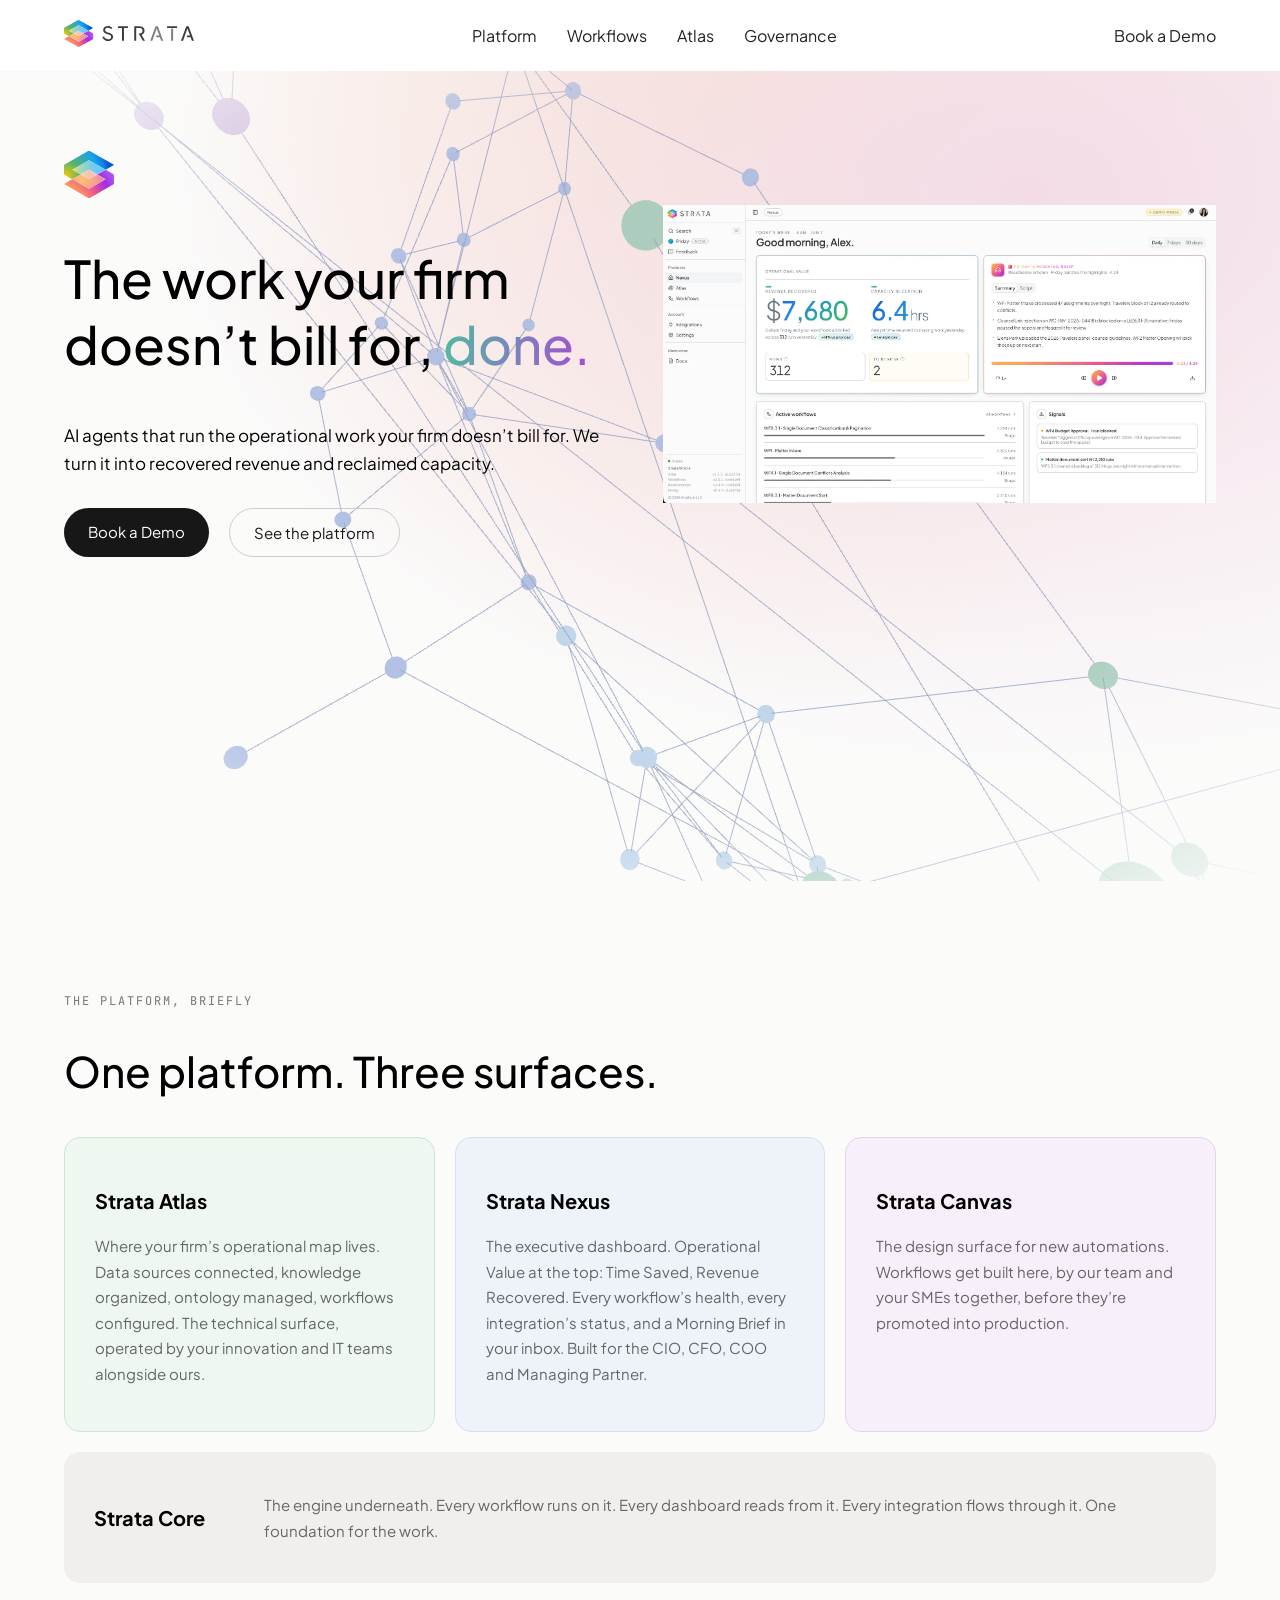
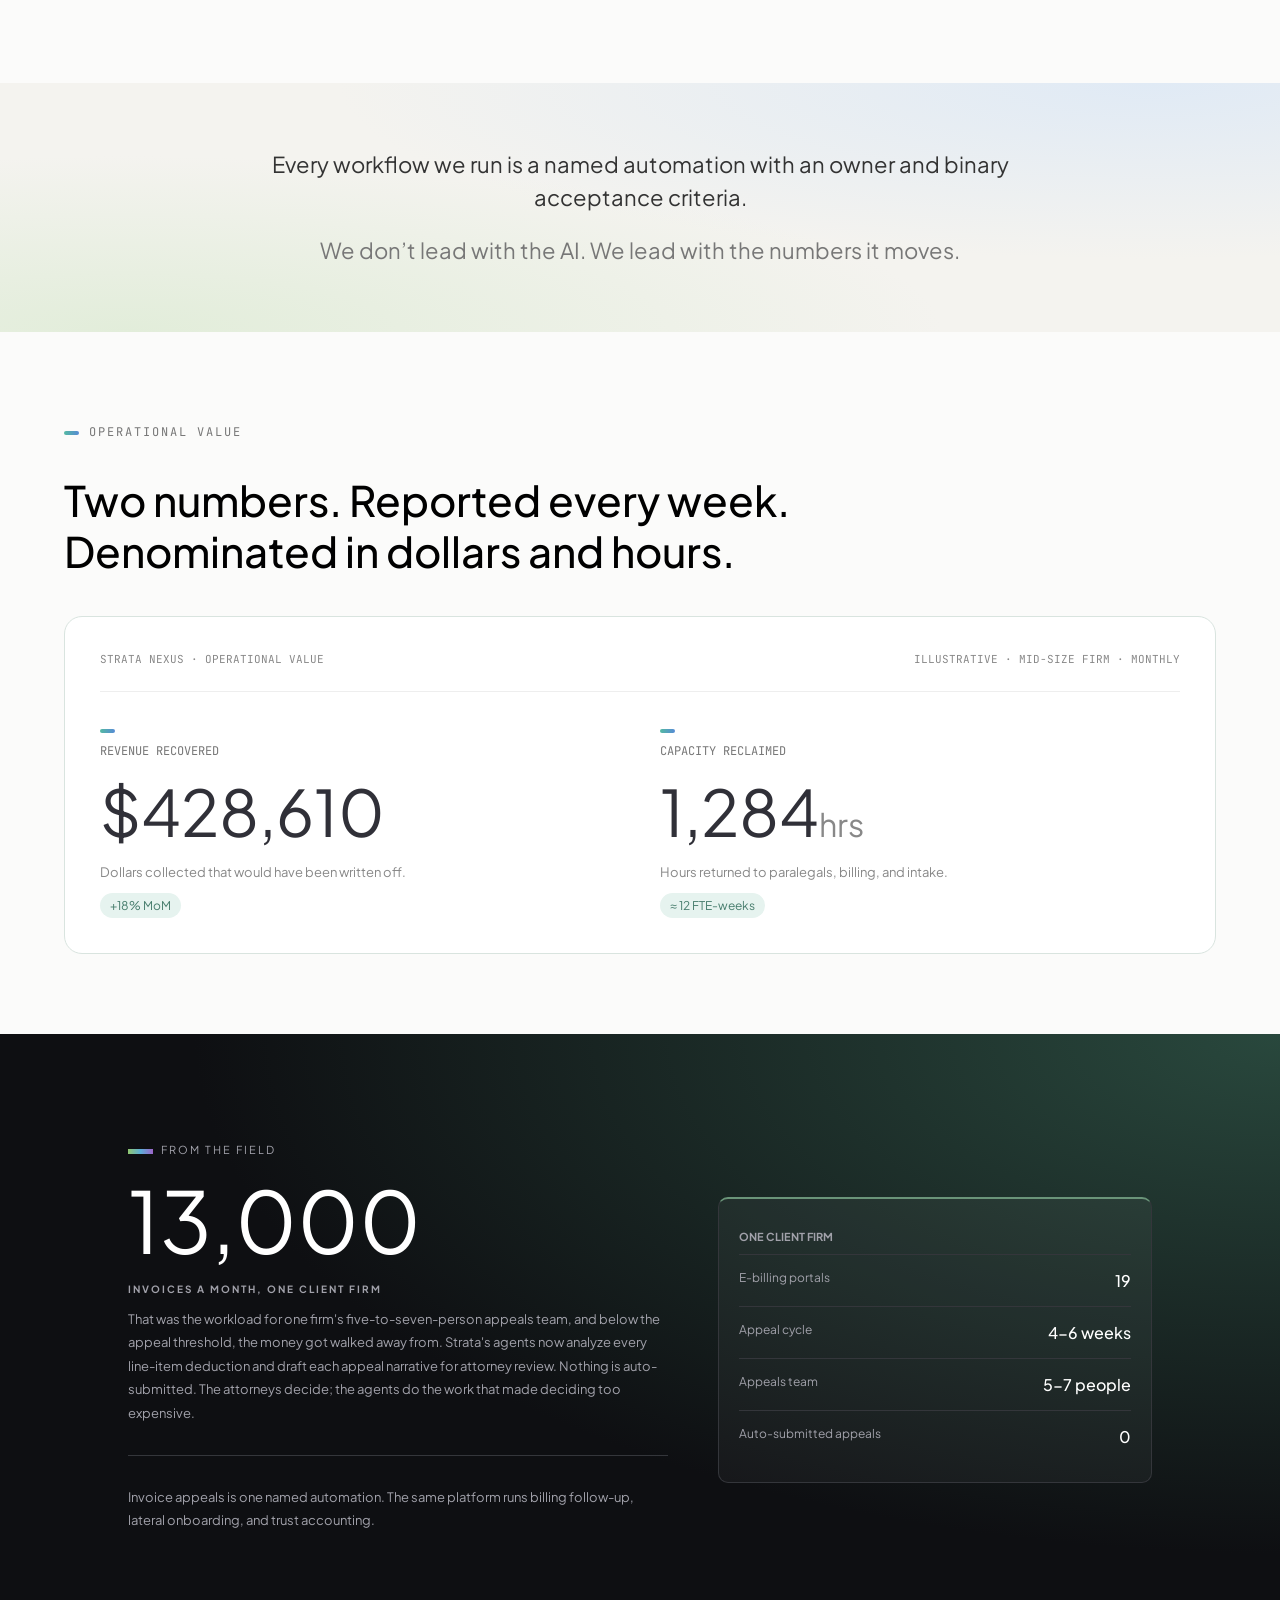
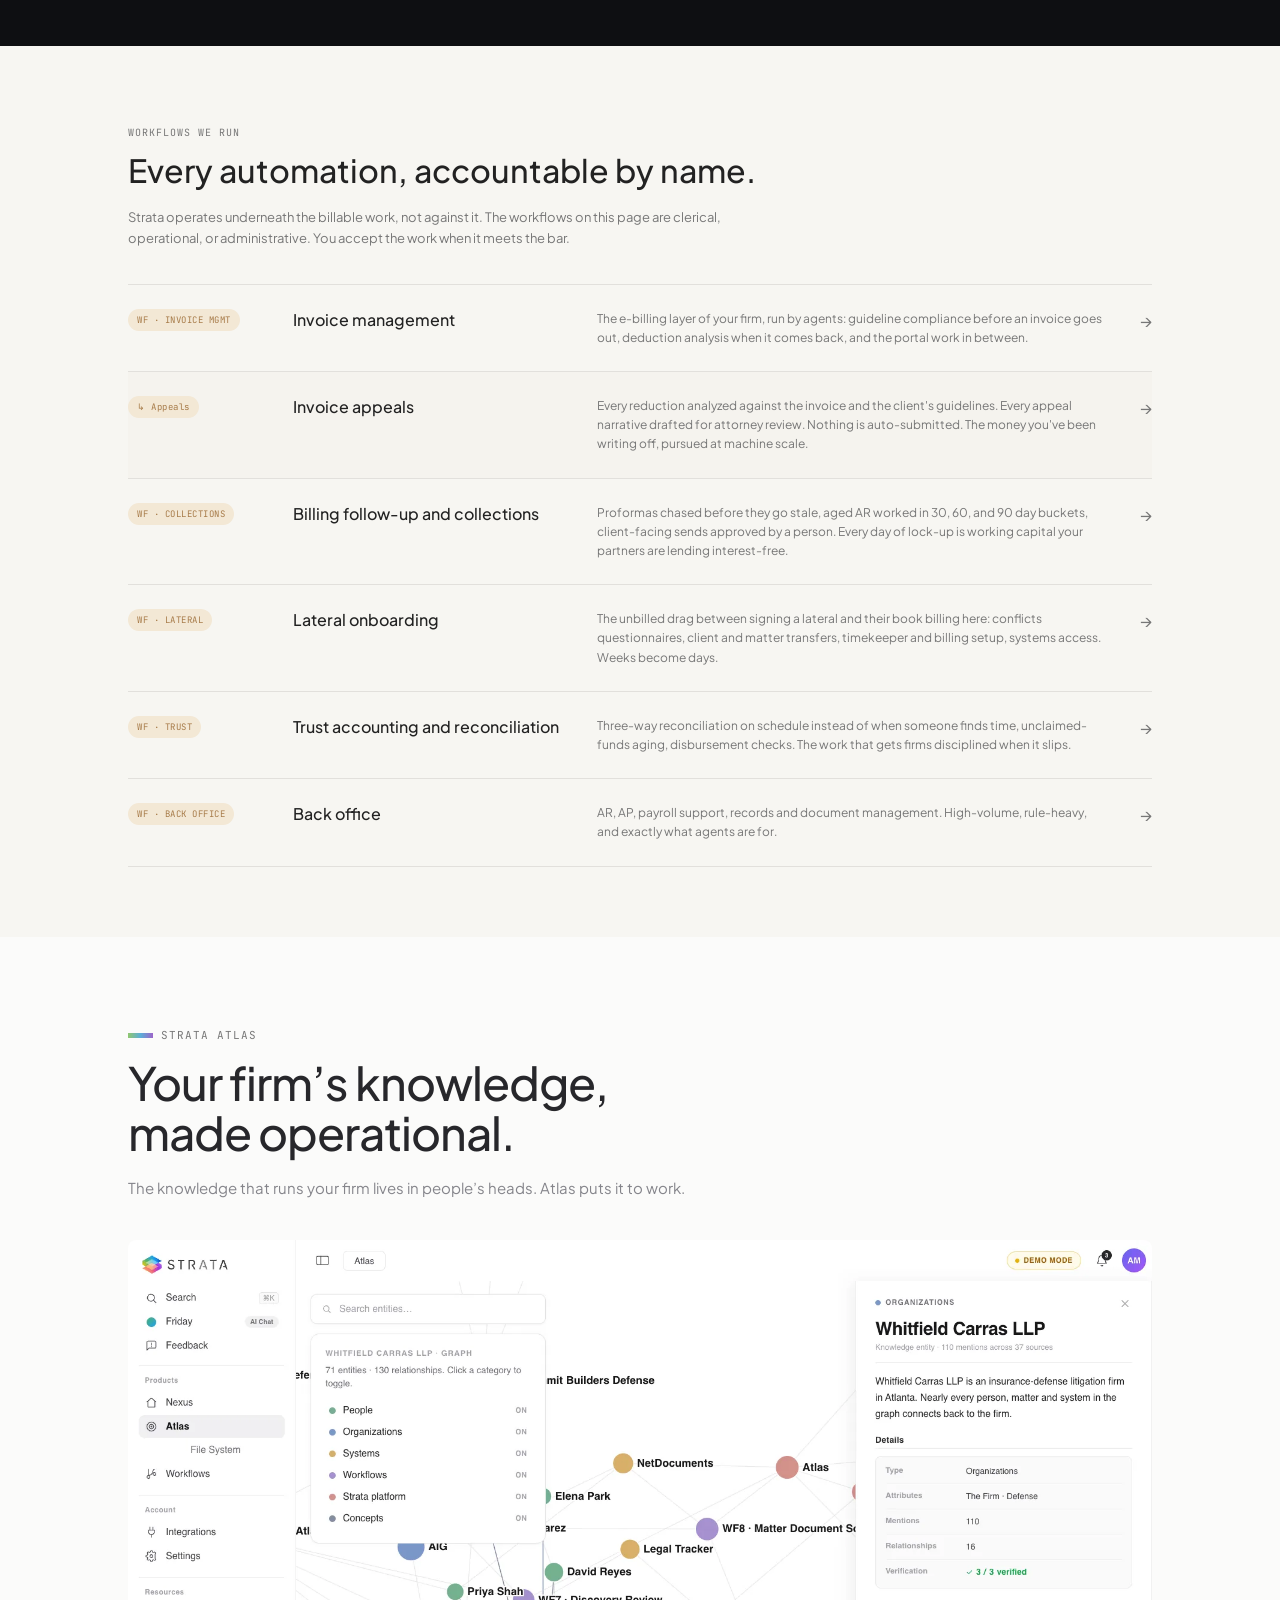
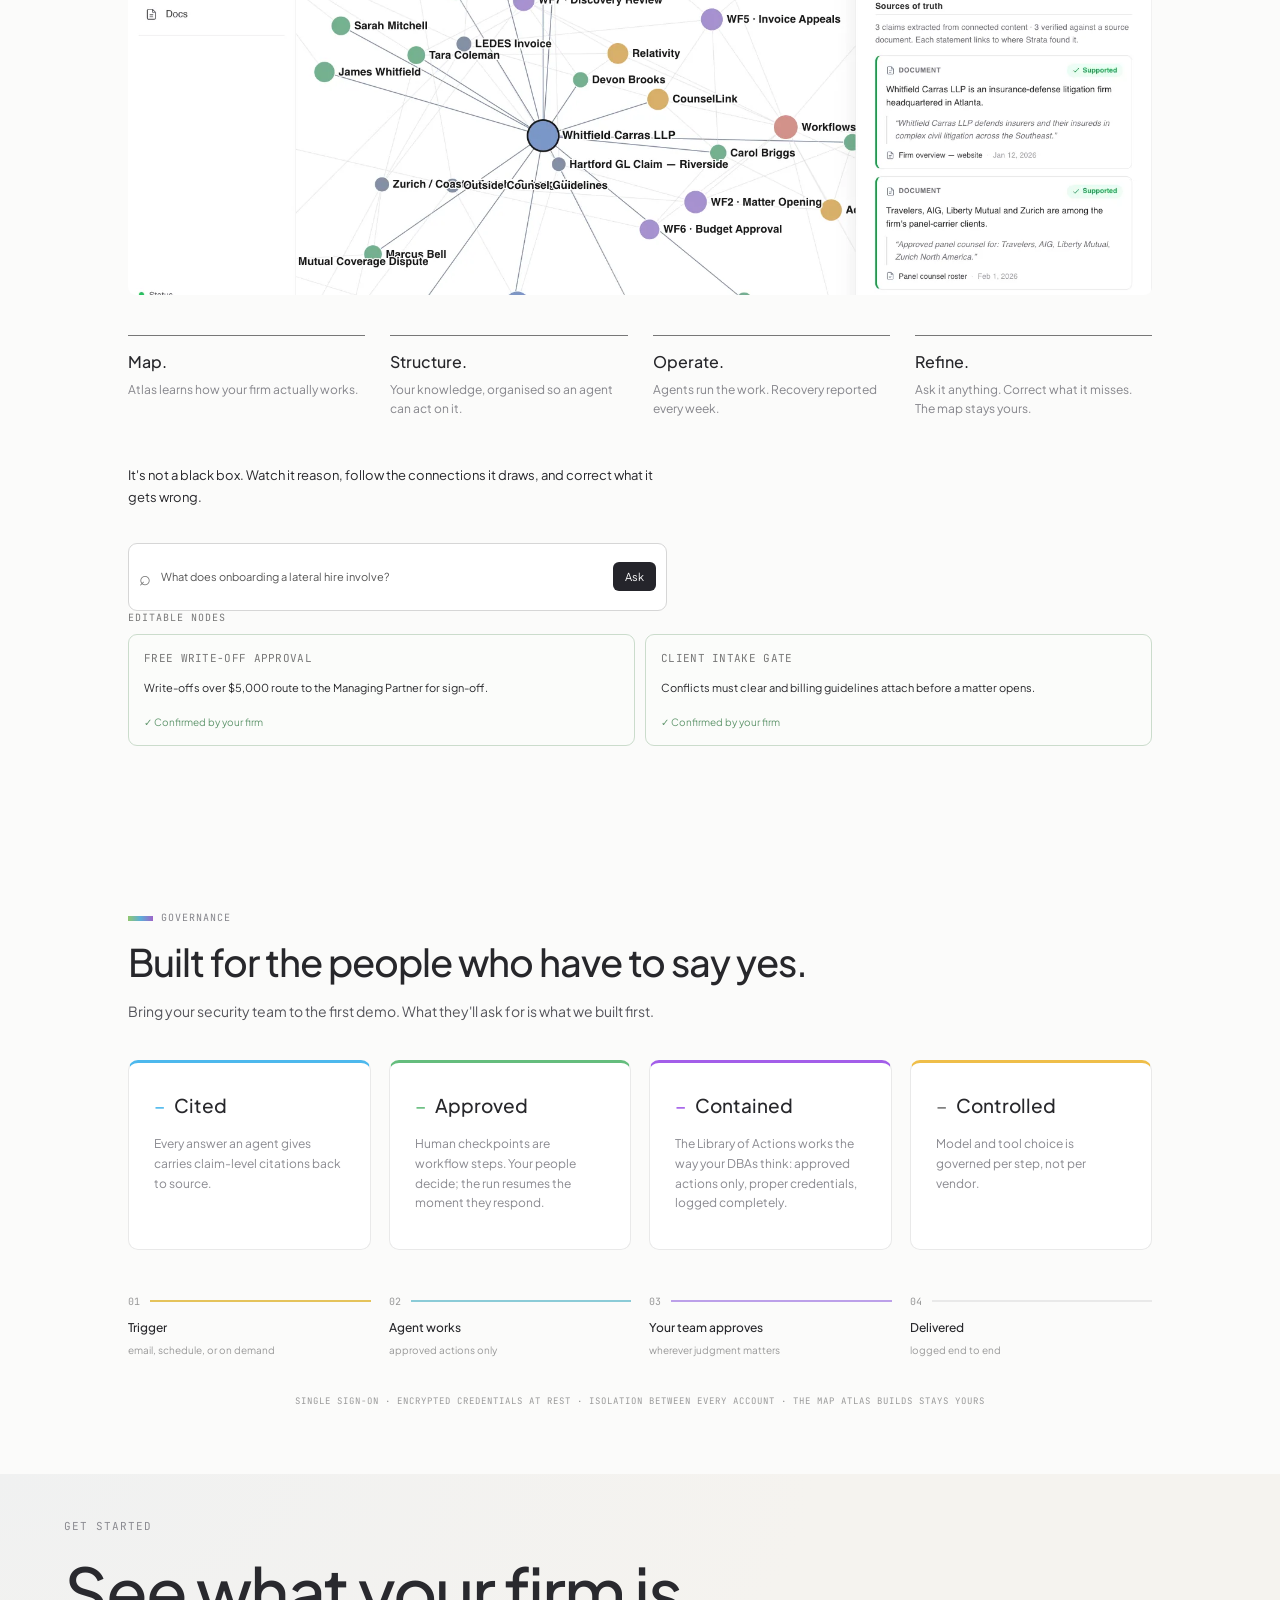
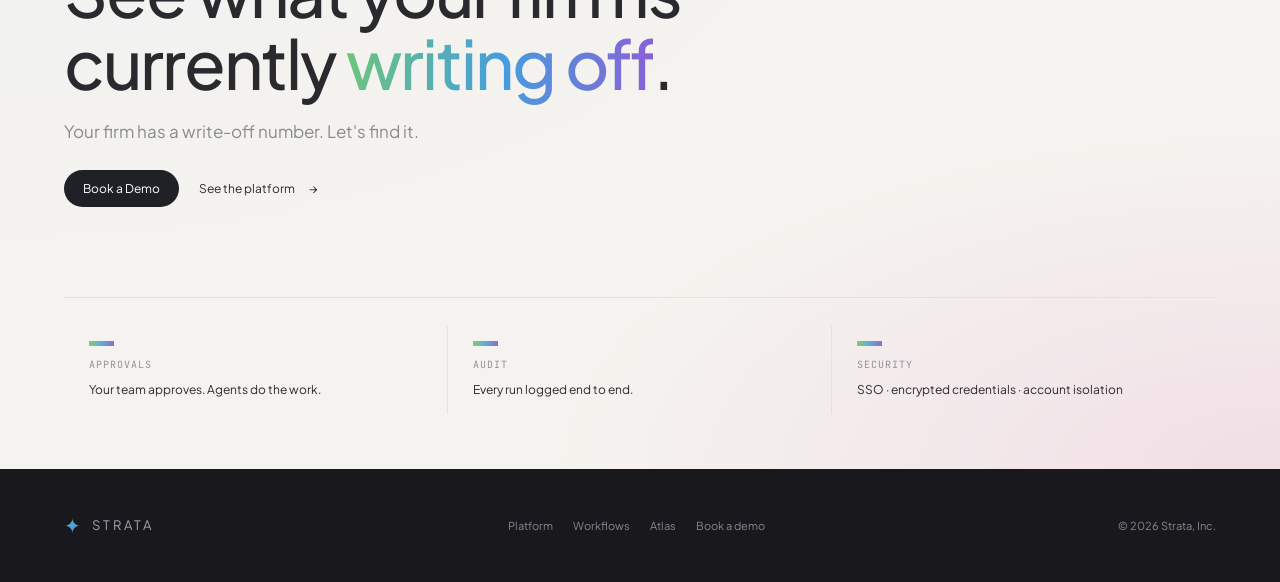
==== commit 501f4035: "Merge branch 'main' into Joan---Repositorio---Strada" ====
--- a/index.html
+++ b/index.html
@@ -1,3 +1,4 @@
+
 <!DOCTYPE html>
 <html lang="en">
 
@@ -18,172 +19,640 @@
 
 <body>
 
+    <!-- HEADER -->
     <header>
-    <nav>
-
-        <a href="#inicio">
-            <img src="assets/img/strata-logo.svg" alt="Strata">
-        </a>
-
-        <div>
+        <nav>
+            <a href="#inicio">
+                <img src="assets/img/strata-logo.svg" alt="Strata">
+            </a>
+
+            <div>
+                <a href="#platform">Platform</a>
+                <a href="#workflows">Workflows</a>
+                <a href="#atlas">Atlas</a>
+                <a href="#governance">Governance</a>
+            </div>
+
+            <a href="#get-started">Book a Demo</a>
+        </nav>
+    </header>
+
+    <main>
+
+        <!-- HERO -->
+        <section class="hero" id="inicio">
+            <div class="container">
+
+                <div class="hero-content">
+
+                    <img src="assets/img/strata-icon.svg" alt="Strata">
+
+                    <h1>
+                        The work your firm doesn’t bill for,
+                        <span>done.</span>
+                    </h1>
+
+                    <p>
+                        AI agents that run the operational work your firm
+                        doesn’t bill for. We turn it into recovered revenue
+                        and reclaimed capacity.
+                    </p>
+
+                    <div class="hero-buttons">
+                        <a href="#get-started">Book a Demo</a>
+                        <a href="#platform">See the platform</a>
+                    </div>
+
+                </div>
+
+                <img src="assets/img/nexus-screenshot.webp"
+                     alt="Strata Nexus executive dashboard">
+
+            </div>
+        </section>
+
+        <!-- PLATFORM -->
+        <section class="platform" id="platform">
+
+            <div class="platform-content">
+
+                <p>THE PLATFORM, BRIEFLY</p>
+
+                <h2>One platform. Three surfaces.</h2>
+
+                <div class="platform-cards">
+
+                    <article>
+                        <h3>Strata Atlas</h3>
+                        <p>
+                            Where your firm’s operational map lives.
+                            Data sources connected, knowledge organized,
+                            ontology managed, workflows configured. The technical
+                            surface, operated by your innovation and IT teams alongside ours.
+                        </p>
+                    </article>
+
+                    <article>
+                        <h3>Strata Nexus</h3>
+                        <p>
+                            The executive dashboard. Operational Value at the top:
+                            Time Saved, Revenue Recovered. Every workflow’s health,
+                            every integration’s status, and a Morning Brief in your inbox.
+                            Built for the CIO, CFO, COO and Managing Partner.
+                        </p>
+                    </article>
+
+                    <article>
+                        <h3>Strata Canvas</h3>
+                        <p>
+                            The design surface for new automations. Workflows get built here,
+                            by our team and your SMEs together, before they’re promoted into production.
+                        </p>
+                    </article>
+
+                </div>
+
+                <div class="platform-core">
+                    <h3>Strata Core</h3>
+                    <p>
+                        The engine underneath. Every workflow runs on it.
+                        Every dashboard reads from it. Every integration flows through it.
+                        One foundation for the work.
+                    </p>
+                </div>
+
+            </div>
+
+        </section>
+
+        <!-- MESSAGE -->
+        <section class="message">
+
+            <p>
+                Every workflow we run is a named automation with an owner
+                and binary acceptance criteria.
+            </p>
+
+            <p>
+                We don’t lead with the AI. We lead with the numbers it moves.
+            </p>
+
+        </section>
+
+        <!-- OPERATIONAL VALUE -->
+        <section class="operational-value" id="operational-value">
+
+            <div class="operational-content">
+
+                <p class="operational-label">OPERATIONAL VALUE</p>
+
+                <h2>
+                    Two numbers. Reported every week.
+                    <br>
+                    Denominated in dollars and hours.
+                </h2>
+
+                <div class="value-panel">
+
+                    <div class="value-heading">
+                        <span>STRATA NEXUS · OPERATIONAL VALUE</span>
+                        <span>ILLUSTRATIVE · MID-SIZE FIRM · MONTHLY</span>
+                    </div>
+
+                    <div class="value-cards">
+
+                        <article>
+                            <p>REVENUE RECOVERED</p>
+                            <h3>$428,610</h3>
+                            <p>Dollars collected that would have been written off.</p>
+                            <span>+18% MoM</span>
+                        </article>
+
+                        <article>
+                            <p>CAPACITY RECLAIMED</p>
+                            <h3>1,284<span>hrs</span></h3>
+                            <p>Hours returned to paralegals, billing, and intake.</p>
+                            <span>≈ 12 FTE-weeks</span>
+                        </article>
+
+                    </div>
+
+                </div>
+
+            </div>
+
+        </section>
+
+        <!-- FROM THE FIELD -->
+        <section class="seccion-field">
+
+            <div class="field-izquierda">
+
+                <h1>FROM THE FIELD</h1>
+
+                <h2>13,000</h2>
+
+                <h3>INVOICES A MONTH, ONE CLIENT FIRM</h3>
+
+                <p>
+                    That was the workload for one firm's
+                    five-to-seven-person appeals team, and
+                    below the appeal threshold, the money got
+                    walked away from. Strata's agents now
+                    analyze every line-item deduction and
+                    draft each appeal narrative for attorney
+                    review. Nothing is auto-submitted.
+                    The attorneys decide; the agents do
+                    the work that made deciding too expensive.
+                </p>
+
+                <hr>
+
+                <p>
+                    Invoice appeals is one named automation.
+                    The same platform runs billing follow-up,
+                    lateral onboarding, and trust accounting.
+                </p>
+
+            </div>
+
+            <div class="field-derecha">
+
+                <h3>ONE CLIENT FIRM</h3>
+
+                <div class="field-fila">
+                    <span>E-billing portals</span>
+                    <strong>19</strong>
+                </div>
+
+                <div class="field-fila">
+                    <span>Appeal cycle</span>
+                    <strong>4-6 weeks</strong>
+                </div>
+
+                <div class="field-fila">
+                    <span>Appeals team</span>
+                    <strong>5-7 people</strong>
+                </div>
+
+                <div class="field-fila">
+                    <span>Auto-submitted appeals</span>
+                    <strong>0</strong>
+                </div>
+
+            </div>
+
+        </section>
+
+        <!-- WORKFLOWS -->
+        <section class="seccion-workflows" id="workflows">
+
+            <div class="workflows-inicio">
+
+                <p class="workflows-etiqueta">WORKFLOWS WE RUN</p>
+
+                <h2>Every automation, accountable by name.</h2>
+
+                <p class="workflows-descripcion">
+                    Strata operates underneath the billable work,
+                    not against it. The workflows on this page are
+                    clerical, operational, or administrative.
+                    You accept the work when it meets the bar.
+                </p>
+
+            </div>
+
+            <!-- 1er Workflow -->
+            <div class="workflow-fila">
+
+                <p class="workflow-codigo">WF · INVOICE MGMT</p>
+
+                <h3>Invoice management</h3>
+
+                <p class="workflow-texto">
+                    The e-billing layer of your firm, run by agents:
+                    guideline compliance before an invoice goes out,
+                    deduction analysis when it comes back, and the
+                    portal work in between.
+                </p>
+
+                <span class="workflow-flecha">→</span>
+
+            </div>
+
+            <!-- 2do workflow -->
+            <div class="workflow-fila">
+
+                <p class="workflow-codigo">↳ Appeals</p>
+
+                <h3>Invoice appeals</h3>
+
+                <p class="workflow-texto">
+                    Every reduction analyzed against the invoice
+                    and the client's guidelines. Every appeal
+                    narrative drafted for attorney review.
+                    Nothing is auto-submitted. The money you've
+                    been writing off, pursued at machine scale.
+                </p>
+
+                <span class="workflow-flecha">→</span>
+
+            </div>
+
+            <!-- 3er Workflow -->
+            <div class="workflow-fila">
+
+                <p class="workflow-codigo">WF · COLLECTIONS</p>
+
+                <h3>Billing follow-up and collections</h3>
+
+                <p class="workflow-texto">
+                    Proformas chased before they go stale,
+                    aged AR worked in 30, 60, and 90 day buckets,
+                    client-facing sends approved by a person.
+                    Every day of lock-up is working capital your
+                    partners are lending interest-free.
+                </p>
+
+                <span class="workflow-flecha">→</span>
+
+            </div>
+
+            <!-- 4to Workflow -->
+            <div class="workflow-fila">
+
+                <p class="workflow-codigo">WF · LATERAL</p>
+
+                <h3>Lateral onboarding</h3>
+
+                <p class="workflow-texto">
+                    The unbilled drag between signing a lateral
+                    and their book billing here: conflicts
+                    questionnaires, client and matter transfers,
+                    timekeeper and billing setup, systems access.
+                    Weeks become days.
+                </p>
+
+                <span class="workflow-flecha">→</span>
+
+            </div>
+
+            <!-- 5to Workflow -->
+            <div class="workflow-fila">
+
+                <p class="workflow-codigo">WF · TRUST</p>
+
+                <h3>Trust accounting and reconciliation</h3>
+
+                <p class="workflow-texto">
+                    Three-way reconciliation on schedule instead
+                    of when someone finds time, unclaimed-funds
+                    aging, disbursement checks. The work that
+                    gets firms disciplined when it slips.
+                </p>
+
+                <span class="workflow-flecha">→</span>
+
+            </div>
+
+            <!-- 6to Workflow -->
+            <div class="workflow-fila">
+
+                <p class="workflow-codigo">WF · BACK OFFICE</p>
+
+                <h3>Back office</h3>
+
+                <p class="workflow-texto">
+                    AR, AP, payroll support, records and document
+                    management. High-volume, rule-heavy, and
+                    exactly what agents are for.
+                </p>
+
+                <span class="workflow-flecha">→</span>
+
+            </div>
+
+        </section>
+
+        <!-- ATLAS -->
+        <section class="seccion-atlas" id="atlas">
+
+            <div class="atlas-inicio">
+
+                <p class="atlas-etiqueta">STRATA ATLAS</p>
+
+                <h2>Your firm’s knowledge,<br>made operational.</h2>
+
+                <p class="atlas-descripcion">
+                    The knowledge that runs your firm lives in people’s heads.
+                    Atlas puts it to work.
+                </p>
+
+            </div>
+
+            <!-- Imagen Atlas -->
+            <div class="atlas-imagen">
+                <img src="assets/img/atlas-screenshot.webp" alt="Plataforma Strata Atlas">
+            </div>
+
+            <!-- 4 funciones principales de Atlas -->
+            <div class="atlas-caracteristicas">
+
+                <div class="atlas-caracteristica">
+                    <h3>Map.</h3>
+                    <p>Atlas learns how your firm actually works.</p>
+                </div>
+
+                <div class="atlas-caracteristica">
+                    <h3>Structure.</h3>
+                    <p>Your knowledge, organised so an agent can act on it.</p>
+                </div>
+
+                <div class="atlas-caracteristica">
+                    <h3>Operate.</h3>
+                    <p>Agents run the work. Recovery reported every week.</p>
+                </div>
+
+                <div class="atlas-caracteristica">
+                    <h3>Refine.</h3>
+                    <p>Ask it anything. Correct what it misses. The map stays yours.</p>
+                </div>
+
+            </div>
+
+            <div class="atlas-explicacion">
+                <p>
+                    It's not a black box. Watch it reason, follow the
+                    connections it draws, and correct what it gets wrong.
+                </p>
+            </div>
+
+            <div class="atlas-consulta">
+
+                <div class="atlas-pregunta">
+
+                    <div class="atlas-buscador">
+                        <span class="atlas-lupa">⌕</span>
+
+                        <span class="atlas-pregunta-texto">
+                            What does onboarding a lateral hire involve?
+                        </span>
+
+                        <button type="button">Ask</button>
+                    </div>
+
+                </div>
+
+            </div>
+
+            <!-- Las 2 tarjetas de Atlas -->
+            <div class="atlas-nodos">
+
+                <p class="atlas-nodos-titulo">EDITABLE NODES</p>
+
+                <div class="atlas-tarjetas">
+
+                    <div class="atlas-tarjeta">
+                        <p class="atlas-tarjeta-tipo">FREE WRITE-OFF APPROVAL</p>
+
+                        <p>
+                            Write-offs over $5,000 route to the
+                            Managing Partner for sign-off.
+                        </p>
+
+                        <span>✓ Confirmed by your firm</span>
+                    </div>
+
+                    <div class="atlas-tarjeta">
+                        <p class="atlas-tarjeta-tipo">CLIENT INTAKE GATE</p>
+
+                        <p>
+                            Conflicts must clear and billing
+                            guidelines attach before a matter opens.
+                        </p>
+
+                        <span>✓ Confirmed by your firm</span>
+                    </div>
+
+                </div>
+
+            </div>
+
+        </section>
+
+        <!-- GOVERNANCE -->
+        <section class="seccion-governance" id="governance">
+
+            <div class="governance-inicio">
+
+                <p class="governance-etiqueta">GOVERNANCE</p>
+
+                <h2>Built for the people who have to say yes.</h2>
+
+                <p class="governance-descripcion">
+                    Bring your security team to the first demo.
+                    What they'll ask for is what we built first.
+                </p>
+
+            </div>
+
+            <!-- 4 tarjetas de seguridad -->
+            <div class="governance-tarjetas">
+
+                <div class="governance-tarjeta governance-cited">
+                    <h3>Cited</h3>
+                    <p>
+                        Every answer an agent gives carries
+                        claim-level citations back to source.
+                    </p>
+                </div>
+
+                <div class="governance-tarjeta governance-approved">
+                    <h3>Approved</h3>
+                    <p>
+                        Human checkpoints are workflow steps.
+                        Your people decide; the run resumes
+                        the moment they respond.
+                    </p>
+                </div>
+
+                <div class="governance-tarjeta governance-contained">
+                    <h3>Contained</h3>
+                    <p>
+                        The Library of Actions works the way
+                        your DBAs think: approved actions only,
+                        proper credentials, logged completely.
+                    </p>
+                </div>
+
+                <div class="governance-tarjeta governance-controlled">
+                    <h3>Controlled</h3>
+                    <p>
+                        Model and tool choice is governed
+                        per step, not per vendor.
+                    </p>
+                </div>
+
+            </div>
+
+            <!-- Fases del proceso -->
+            <div class="governance-proceso">
+
+                <div class="governance-paso governance-paso-1">
+                    <div class="governance-paso-superior">
+                        <span>01</span>
+                        <div class="governance-linea"></div>
+                    </div>
+
+                    <h4>Trigger</h4>
+                    <p>email, schedule, or on demand</p>
+                </div>
+
+                <div class="governance-paso governance-paso-2">
+                    <div class="governance-paso-superior">
+                        <span>02</span>
+                        <div class="governance-linea"></div>
+                    </div>
+
+                    <h4>Agent works</h4>
+                    <p>approved actions only</p>
+                </div>
+
+                <div class="governance-paso governance-paso-3">
+                    <div class="governance-paso-superior">
+                        <span>03</span>
+                        <div class="governance-linea"></div>
+                    </div>
+
+                    <h4>Your team approves</h4>
+                    <p>wherever judgment matters</p>
+                </div>
+
+                <div class="governance-paso governance-paso-4">
+                    <div class="governance-paso-superior">
+                        <span>04</span>
+                        <div class="governance-linea"></div>
+                    </div>
+
+                    <h4>Delivered</h4>
+                    <p>logged end to end</p>
+                </div>
+
+            </div>
+
+            <p class="governance-final">
+                SINGLE SIGN-ON · ENCRYPTED CREDENTIALS AT REST ·
+                ISOLATION BETWEEN EVERY ACCOUNT · THE MAP ATLAS BUILDS STAYS YOURS
+            </p>
+
+        </section>
+
+        <!-- GET STARTED -->
+        <section class="seccion-getstarted" id="get-started">
+
+            <div class="getstarted-inicio">
+
+                <p class="getstarted-etiqueta">GET STARTED</p>
+
+                <h2>
+                    See what your firm is<br>
+                    currently <span>writing off</span>.
+                </h2>
+
+                <p class="getstarted-descripcion">
+                    Your firm has a write-off number. Let's find it.
+                </p>
+
+                <div class="getstarted-botones">
+                    <a href="mailto:contact@strata.ai" class="getstarted-demo">Book a Demo</a>
+
+                    <a href="#atlas" class="getstarted-plataforma">
+                        See the platform <span>→</span>
+                    </a>
+                </div>
+
+            </div>
+
+            <!-- Tres apartados con informacion sobre Strata -->
+            <div class="getstarted-informacion">
+
+                <div class="getstarted-dato">
+                    <p class="getstarted-dato-titulo">APPROVALS</p>
+                    <p>Your team approves. Agents do the work.</p>
+                </div>
+
+                <div class="getstarted-dato">
+                    <p class="getstarted-dato-titulo">AUDIT</p>
+                    <p>Every run logged end to end.</p>
+                </div>
+
+                <div class="getstarted-dato">
+                    <p class="getstarted-dato-titulo">SECURITY</p>
+                    <p>SSO · encrypted credentials · account isolation</p>
+                </div>
+
+            </div>
+
+        </section>
+
+    </main>
+
+    <!-- FOOTER -->
+    <footer class="footer-strata">
+
+        <div class="footer-logo">
+            <span class="footer-icono">✦</span>
+            <span>STRATA</span>
+        </div>
+
+        <nav class="footer-enlaces">
             <a href="#platform">Platform</a>
             <a href="#workflows">Workflows</a>
             <a href="#atlas">Atlas</a>
-            <a href="#governance">Governance</a>
-        </div>
-
-        <a href="#get-started">Book a Demo</a>
-
-    </nav>
-    </header>
-
-    <main>
-    <section class="hero" id="inicio">
-            <div class="container">
-
-        <div class="hero-content">
-
-            <img src="assets/img/strata-icon.svg" alt="Strata">
-
-            <h1>
-                The work your firm doesn’t bill for,
-                <span>done.</span>
-            </h1>
-
-            <p>
-                AI agents that run the operational work your firm
-                doesn’t bill for. We turn it into recovered revenue
-                and reclaimed capacity.
-            </p>
-
-            <div class="hero-buttons">
-
-                <a href="#get-started">Book a Demo</a>
-
-                <a href="#platform">See the platform</a>
-
-            </div>
-
-        </div>
-
-        <img src="assets/img/nexus-screenshot.webp"
-             alt="Strata Nexus executive dashboard">
-
-    </div>
-
-      
-    </section>
-
-    <section class="platform" id="platform">
-
-    <div class="platform-content">
-
-        <p>THE PLATFORM, BRIEFLY</p>
-
-        <h2>One platform. Three surfaces.</h2>
-
-        <div class="platform-cards">
-
-            <article>
-                <h3>Strata Atlas</h3>
-                <p>
-                    Where your firm’s operational map lives.
-                    Data sources connected, knowledge organized,
-                    ontology managed, workflows configured. The technical
-                    surface, operated by your innovation and IT teams alongside ours.
-                </p>
-            </article>
-
-            <article>
-                <h3>Strata Nexus</h3>
-                <p>
-                    The executive dashboard. Operational Value at the top:
-                    Time Saved, Revenue Recovered. Every workflow’s health,
-                    every integration’s status, and a Morning Brief in your inbox.
-                    Built for the CIO, CFO, COO and Managing Partner.
-                </p>
-            </article>
-
-            <article>
-                <h3>Strata Canvas</h3>
-                <p>
-                    The design surface for new automations. Workflows get built here,
-                    by our team and your SMEs together, before they’re promoted into production.
-                </p>
-            </article>
-
-        </div>
-
-        <div class="platform-core">
-            <h3>Strata Core</h3>
-            <p>
-                The engine underneath. Every workflow runs on it.
-                Every dashboard reads from it. Every integration flows through it.
-                One foundation for the work.
-            </p>
-        </div>
-    </div>
-
-</section>
-
-<section class="message">
-
-        <p>
-            Every workflow we run is a named automation with an owner
-            and binary acceptance criteria.
-        </p>
-
-    <p>We don’t lead with the AI. We lead with the numbers it moves.</p>
-
-</section>
-
-<section class="operational-value" id="operational-value">
-
-        <div class="operational-content">
-
-        <p class="operational-label">OPERATIONAL VALUE</p>
-
-        <h2>
-            Two numbers. Reported every week.
-            <br>
-            Denominated in dollars and hours.
-        </h2>
-
-        <div class="value-panel">
-
-            <div class="value-heading">
-                <span>STRATA NEXUS · OPERATIONAL VALUE</span>
-                <span>ILLUSTRATIVE · MID-SIZE FIRM · MONTHLY</span>
-            </div>
-
-            <div class="value-cards">
-
-                <article>
-                    <p>REVENUE RECOVERED</p>
-                    <h3>$428,610</h3>
-                    <p>Dollars collected that would have been written off.</p>
-                    <span>+18% MoM</span>
-                </article>
-
-                <article>
-                    <p>CAPACITY RECLAIMED</p>
-                    <h3>1,284<span>hrs</span></h3>
-                    <p>Hours returned to paralegals, billing, and intake.</p>
-                    <span>≈ 12 FTE-weeks</span>
-                </article>
-
-            </div>
-
-        </div>
-
-    </div>
-
-
-</section>
-
-    </main>
-
-    <footer>
+            <a href="#get-started">Book a demo</a>
+        </nav>
+
+        <p class="footer-copyright">© 2026 Strata, Inc.</p>
 
     </footer>
 
--- a/estils.css
+++ b/estils.css
@@ -382,4 +382,968 @@
     vertical-align: middle;
     background: linear-gradient(90deg, #54b9a2, #568bd5);
     border-radius: 5px;
-}+}
+
+
+/* Seccion 6, la parte negra del 13,000 */
+
+.seccion-field {
+    /* Fondo negro con un poco de verde */
+    background: radial-gradient(
+        ellipse at top right,
+        #29483d 0%,
+        #0e0f12 60%
+    );
+
+    color: white;
+    padding: 100px 10%;
+
+    /* Pongo 2 partes de lado */
+    display: flex;
+    justify-content: space-between;
+    align-items: center;
+    gap: 50px;
+
+    font-family: 'Plus Jakarta Sans', sans-serif;
+}
+
+/* Izquierda donde esta el numero */
+.seccion-field .field-izquierda {
+    width: 55%;
+}
+
+/* Cuadro de la derecha */
+.seccion-field .field-derecha {
+    width: 40%;
+    padding: 20px;
+    border: 1px solid #34363b;
+    border-top: 2px solid #6a9479;
+    border-radius: 10px;
+
+    /* Fondo un poco transparente */
+    background-color: rgba(255, 255, 255, 0.04);
+}
+
+/* Titulo pequeño */
+.seccion-field h1 {
+    font-size: 11px;
+    font-weight: 400;
+    color: #a1a1aa;
+    letter-spacing: 2px;
+}
+
+/* Linea de colores antes del titulo */
+.seccion-field h1::before {
+    content: "";
+    display: inline-block;
+    width: 25px;
+    height: 5px;
+    margin-right: 8px;
+    background: linear-gradient(to right, #91c76f, #5caed8, #9c65c9);
+}
+
+/* Numero 13,000 */
+.seccion-field h2 {
+    font-size: 85px;
+    font-weight: 400;
+    margin: 10px 0;
+}
+
+/* Texto debajo del numero */
+.seccion-field .field-izquierda h3 {
+    font-size: 10px;
+    color: #a1a1aa;
+    letter-spacing: 2px;
+}
+
+/* Parrafos */
+.seccion-field .field-izquierda p {
+    font-size: 13px;
+    line-height: 1.8;
+    color: #a1a1aa;
+}
+
+/* Linea que separa los textos */
+.seccion-field hr {
+    border: none;
+    border-top: 1px solid #34363b;
+    margin: 30px 0;
+}
+
+/* Titulo del cuadro */
+.seccion-field .field-derecha h3 {
+    font-size: 11px;
+    color: #a1a1aa;
+}
+
+/* Filas con los datos */
+.seccion-field .field-fila {
+    display: flex;
+    justify-content: space-between;
+    border-top: 1px solid #34363b;
+    padding: 15px 0;
+}
+
+/* Texto de cada fila */
+.seccion-field .field-fila span {
+    font-size: 12px;
+    color: #a1a1aa;
+}
+
+/* Numeros de cada fila */
+.seccion-field .field-fila strong {
+    font-size: 16px;
+    font-weight: 500;
+}
+
+
+/* Seccion 7, Workflows */
+
+/* Aqui pongo el fondo de la seccion de un color claro
+   y dejo espacio por los lados para que no quede todo pegado */
+.seccion-workflows {
+    background-color: #f7f6f2;
+    color: #222;
+    padding: 70px 10%;
+    font-family: 'Plus Jakarta Sans', sans-serif;
+}
+
+/* Aqui dejo un espacio entre el titulo y la lista de workflows */
+.seccion-workflows .workflows-inicio {
+    margin-bottom: 35px;
+}
+
+/* Este es el texto pequeño que aparece encima del titulo
+   le pongo otra letra y un poco de espacio entre las letras */
+.seccion-workflows .workflows-etiqueta {
+    font-family: 'JetBrains Mono', monospace;
+    font-size: 10px;
+    letter-spacing: 1px;
+    color: #777;
+    margin-bottom: 12px;
+}
+
+/* Aqui cambio el tamaño del titulo principal para que no
+   salga tan grande como antes y se parezca mas a la imagen */
+.seccion-workflows .workflows-inicio h2 {
+    font-size: 32px;
+    font-weight: 500;
+    line-height: 1.2;
+    margin: 0 0 18px;
+    max-width: 850px;
+}
+
+/* Este es el texto que explica de que van los workflows
+   le pongo un color gris y limito el ancho para que no ocupe todo */
+.seccion-workflows .workflows-descripcion {
+    font-size: 13px;
+    color: #777;
+    line-height: 1.6;
+    max-width: 600px;
+    margin: 0;
+}
+
+/* Aqui organizo cada workflow en 4 columnas
+   en la primera va el codigo, luego el nombre,
+   despues la descripcion y al final la flecha */
+.seccion-workflows .workflow-fila {
+    display: grid;
+    grid-template-columns: 145px 1fr 1.8fr 25px;
+    gap: 20px;
+    align-items: start;
+    padding: 24px 0;
+    border-top: 1px solid #e2e0dc;
+}
+
+/* Aqui hago que el codigo de cada workflow salga
+   dentro de una etiqueta pequeña con fondo beige
+   y bordes redondeados como en la imagen */
+.seccion-workflows .workflow-codigo {
+    display: inline-block;
+    justify-self: start;
+    width: fit-content;
+    font-family: 'JetBrains Mono', monospace;
+    font-size: 9px;
+    letter-spacing: 0.5px;
+    color: #a77b49;
+    background-color: #f3e8d5;
+    border-radius: 20px;
+    padding: 5px 9px;
+    margin: 0;
+}
+
+/* Aqui pongo el nombre de cada workflow en negro
+   y un poco mas grande que el texto de la descripcion */
+.seccion-workflows .workflow-fila h3 {
+    font-size: 16px;
+    font-weight: 500;
+    line-height: 1.4;
+    margin: 0;
+}
+
+/* Este es el texto donde se explica lo que hace
+   cada workflow, lo pongo mas pequeño y de color gris */
+.seccion-workflows .workflow-texto {
+    font-size: 12px;
+    color: #777;
+    line-height: 1.6;
+    margin: 0;
+}
+
+/* Aqui pongo la flecha al final de cada fila
+   y la alineo a la derecha */
+.seccion-workflows .workflow-flecha {
+    font-size: 17px;
+    color: #777;
+    text-align: right;
+}
+
+/* Aqui añado una linea debajo del ultimo workflow
+   para que quede igual que las otras separaciones */
+.seccion-workflows .workflow-fila:last-child {
+    border-bottom: 1px solid #e2e0dc;
+}
+
+/* Aqui le pongo un fondo un poco diferente al workflow
+   de las apelaciones para que destaque como en la referencia */
+.seccion-workflows .workflow-fila:nth-of-type(3) {
+    background-color: rgba(230, 225, 215, 0.18);
+}
+
+/* Esta parte es para cuando la pagina se abre en un movil
+   y no hay suficiente espacio para las 4 columnas */
+@media (max-width: 800px) {
+
+    /* Reduzco los espacios para que quepa mejor en movil */
+    .seccion-workflows {
+        padding: 50px 25px;
+    }
+
+    /* Hago el titulo mas pequeño para que no se salga */
+    .seccion-workflows .workflows-inicio h2 {
+        font-size: 28px;
+    }
+
+    /* Aqui pongo el contenido de cada workflow uno debajo
+       del otro porque en movil no caben las 4 columnas */
+    .seccion-workflows .workflow-fila {
+        grid-template-columns: 1fr;
+        gap: 12px;
+    }
+
+    /* La flecha la pongo a la izquierda cuando es movil */
+    .seccion-workflows .workflow-flecha {
+        text-align: left;
+    }
+}
+
+
+/* Seccion 8, aqui hago los estilos de Strata Atlas */
+
+/* Pongo el fondo claro y dejo espacio por los lados */
+.seccion-atlas {
+    background-color: #fbfbfa;
+    color: #27272b;
+    padding: 80px 10%;
+    font-family: 'Plus Jakarta Sans', sans-serif;
+}
+
+/* Dejo espacio entre el titulo y la imagen de Atlas */
+.seccion-atlas .atlas-inicio {
+    margin-bottom: 40px;
+}
+
+/* Hago mas pequeño el texto de STRATA ATLAS */
+.seccion-atlas .atlas-etiqueta {
+    font-family: 'JetBrains Mono', monospace;
+    font-size: 11px;
+    letter-spacing: 1px;
+    color: #777;
+    margin-bottom: 15px;
+}
+
+/* Añado la linea de colores delante del texto */
+.seccion-atlas .atlas-etiqueta::before {
+    content: "";
+    display: inline-block;
+    width: 25px;
+    height: 5px;
+    margin-right: 8px;
+    vertical-align: middle;
+    background: linear-gradient(to right, #91c76f, #5caed8, #9c65c9);
+}
+
+/* Cambio el tamaño del titulo principal */
+.seccion-atlas .atlas-inicio h2 {
+    font-size: 46px;
+    font-weight: 500;
+    line-height: 1.1;
+    letter-spacing: -1px;
+    margin: 0 0 18px;
+}
+
+/* Pongo la descripcion en gris y separo las lineas */
+.seccion-atlas .atlas-descripcion {
+    font-size: 15px;
+    color: #85858b;
+    line-height: 1.6;
+    margin: 0;
+}
+
+/* La imagen ocupa todo el ancho disponible */
+.seccion-atlas .atlas-imagen {
+    width: 100%;
+    margin-bottom: 40px;
+}
+
+/* Hago que la imagen se adapte sin deformarse */
+.seccion-atlas .atlas-imagen img {
+    display: block;
+    width: 100%;
+    height: auto;
+    border-radius: 8px;
+}
+
+/* Pongo las cuatro caracteristicas una al lado de otra */
+.seccion-atlas .atlas-caracteristicas {
+    display: grid;
+    grid-template-columns: repeat(4, 1fr);
+    gap: 25px;
+    margin-bottom: 45px;
+}
+
+/* Añado una linea encima de cada caracteristica */
+.seccion-atlas .atlas-caracteristica {
+    border-top: 1px solid #777;
+    padding-top: 15px;
+}
+
+/* Cambio el tamaño de los nombres Map, Structure, Operate y Refine */
+.seccion-atlas .atlas-caracteristica h3 {
+    font-size: 16px;
+    font-weight: 500;
+    margin: 0 0 8px;
+}
+
+/* Pongo los textos de las caracteristicas en gris */
+.seccion-atlas .atlas-caracteristica p {
+    font-size: 12px;
+    color: #85858b;
+    line-height: 1.6;
+    margin: 0;
+}
+
+/* Limito el ancho del texto que explica como funciona Atlas */
+.seccion-atlas .atlas-explicacion {
+    max-width: 550px;
+    margin-bottom: 35px;
+}
+
+.seccion-atlas .atlas-explicacion p {
+    font-size: 13px;
+    line-height: 1.7;
+    margin: 0;
+}
+
+/* Divido la parte de abajo en el buscador y las tarjetas */
+.seccion-atlas .atlas-consulta {
+    display: grid;
+    grid-template-columns: 1.2fr 1fr;
+    gap: 35px;
+    align-items: start;
+}
+
+/* Hago el cuadro donde aparece la pregunta */
+.seccion-atlas .atlas-buscador {
+    display: flex;
+    align-items: center;
+    gap: 10px;
+    border: 1px solid #d6d6d6;
+    border-radius: 9px;
+    background-color: white;
+    padding: 9px 10px;
+    min-height: 48px;
+}
+
+/* Cambio el tamaño y color de la lupa */
+.seccion-atlas .atlas-lupa {
+    font-size: 20px;
+    color: #777;
+}
+
+/* Dejo que el texto de la pregunta ocupe el espacio disponible */
+.seccion-atlas .atlas-pregunta-texto {
+    flex: 1;
+    min-width: 0;
+    font-size: 11px;
+    color: #555;
+}
+
+/* Pongo el boton Ask con fondo oscuro */
+.seccion-atlas .atlas-buscador button {
+    background-color: #25252b;
+    color: white;
+    border: none;
+    border-radius: 6px;
+    padding: 8px 12px;
+    font-family: inherit;
+    font-size: 11px;
+}
+
+/* Hago pequeño el titulo EDITABLE NODES */
+.seccion-atlas .atlas-nodos-titulo {
+    font-family: 'JetBrains Mono', monospace;
+    font-size: 10px;
+    color: #777;
+    letter-spacing: 1px;
+    margin: 0 0 10px;
+}
+
+/* Coloco las dos tarjetas una al lado de otra */
+.seccion-atlas .atlas-tarjetas {
+    display: grid;
+    grid-template-columns: repeat(2, minmax(0, 1fr));
+    gap: 10px;
+}
+
+/* Pongo un borde verde claro alrededor de las tarjetas */
+.seccion-atlas .atlas-tarjeta {
+    border: 1px solid #cbdccc;
+    border-radius: 9px;
+    padding: 15px;
+    background-color: #fbfcfa;
+}
+
+/* Hago mas pequeño el titulo de cada tarjeta */
+.seccion-atlas .atlas-tarjeta-tipo {
+    font-family: 'JetBrains Mono', monospace;
+    font-size: 9px;
+    letter-spacing: 0.3px;
+    color: #777;
+}
+
+/* Ajusto el texto que aparece dentro de las tarjetas */
+.seccion-atlas .atlas-tarjeta p {
+    font-size: 11px;
+    line-height: 1.6;
+    margin: 0 0 12px;
+}
+
+/* Pongo en verde el texto Confirmed by your firm */
+.seccion-atlas .atlas-tarjeta span {
+    font-size: 10px;
+    color: #60966d;
+}
+
+/* Adapto la seccion para tablets y pantallas pequeñas */
+@media (max-width: 800px) {
+
+    /* Reduzco los espacios de los lados */
+    .seccion-atlas {
+        padding: 60px 25px;
+    }
+
+    /* Hago el titulo mas pequeño */
+    .seccion-atlas .atlas-inicio h2 {
+        font-size: 32px;
+    }
+
+    /* Paso las cuatro caracteristicas a dos columnas */
+    .seccion-atlas .atlas-caracteristicas {
+        grid-template-columns: repeat(2, 1fr);
+        gap: 25px;
+    }
+
+    /* Pongo el buscador encima de las tarjetas */
+    .seccion-atlas .atlas-consulta {
+        grid-template-columns: 1fr;
+        gap: 25px;
+    }
+}
+
+/* Adapto las tarjetas para moviles mas pequeños */
+@media (max-width: 480px) {
+
+    /* Pongo las tarjetas una debajo de la otra */
+    .seccion-atlas .atlas-tarjetas {
+        grid-template-columns: 1fr;
+    }
+
+    /* Reduzco el titulo para que quepa en movil */
+    .seccion-atlas .atlas-inicio h2 {
+        font-size: 29px;
+    }
+}
+
+
+/* Seccion 9, estilos de Governance */
+
+/* Pongo el fondo blanco y dejo espacio por los lados */
+.seccion-governance {
+    background-color: #fbfbfa;
+    color: #27272b;
+    padding: 85px 10% 65px;
+    font-family: 'Plus Jakarta Sans', sans-serif;
+}
+
+/* Separo el titulo de las tarjetas */
+.seccion-governance .governance-inicio {
+    margin-bottom: 38px;
+}
+
+/* Texto pequeño de GOVERNANCE */
+.seccion-governance .governance-etiqueta {
+    font-family: 'JetBrains Mono', monospace;
+    font-size: 10px;
+    letter-spacing: 1px;
+    color: #85858b;
+    margin: 0 0 15px;
+}
+
+/* Añado la linea de colores delante del titulo */
+.seccion-governance .governance-etiqueta::before {
+    content: "";
+    display: inline-block;
+    width: 25px;
+    height: 5px;
+    margin-right: 8px;
+    vertical-align: middle;
+    background: linear-gradient(to right, #91c76f, #5caed8, #9c65c9);
+}
+
+/* Cambio el tamaño del titulo principal */
+.seccion-governance .governance-inicio h2 {
+    font-size: 38px;
+    font-weight: 500;
+    line-height: 1.2;
+    letter-spacing: -1px;
+    margin: 0 0 15px;
+}
+
+/* Pongo la descripcion debajo del titulo */
+.seccion-governance .governance-descripcion {
+    font-size: 14px;
+    line-height: 1.6;
+    color: #55555b;
+    margin: 0;
+}
+
+/* Coloco las cuatro tarjetas una al lado de otra */
+.seccion-governance .governance-tarjetas {
+    display: grid;
+    grid-template-columns: repeat(4, minmax(0, 1fr));
+    gap: 18px;
+    margin-bottom: 45px;
+}
+
+/* Doy forma a las tarjetas con bordes redondeados */
+.seccion-governance .governance-tarjeta {
+    background-color: #fff;
+    border: 1px solid #e9e9e9;
+    border-top: 3px solid transparent;
+    border-radius: 10px;
+    padding: 30px 25px;
+    min-height: 190px;
+    box-sizing: border-box;
+}
+
+/* Cada tarjeta tiene un color diferente arriba */
+.seccion-governance .governance-cited {
+    border-top-color: #4db8ed;
+}
+
+.seccion-governance .governance-approved {
+    border-top-color: #65bd7d;
+}
+
+.seccion-governance .governance-contained {
+    border-top-color: #a35ee9;
+}
+
+.seccion-governance .governance-controlled {
+    border-top-color: #efbe49;
+}
+
+/* Pongo una rayita de color antes de cada nombre */
+.seccion-governance .governance-tarjeta h3::before {
+    content: "–";
+    margin-right: 9px;
+    color: #4db8ed;
+}
+
+.seccion-governance .governance-approved h3::before {
+    color: #65bd7d;
+}
+
+.seccion-governance .governance-contained h3::before {
+    color: #a35ee9;
+}
+
+.seccion-governance .governance-controlled h3::before {
+    color: #777;
+}
+
+/* Ajusto los titulos de las tarjetas */
+.seccion-governance .governance-tarjeta h3 {
+    font-size: 19px;
+    font-weight: 500;
+    margin: 0 0 17px;
+}
+
+/* Pongo los textos pequeños y en gris */
+.seccion-governance .governance-tarjeta p {
+    font-size: 12px;
+    line-height: 1.65;
+    color: #8a8a90;
+    margin: 0;
+}
+
+/* Coloco las cuatro fases del proceso en columnas */
+.seccion-governance .governance-proceso {
+    display: grid;
+    grid-template-columns: repeat(4, minmax(0, 1fr));
+    gap: 18px;
+    margin-bottom: 35px;
+}
+
+/* Pongo el numero y la linea en la misma fila */
+.seccion-governance .governance-paso-superior {
+    display: flex;
+    align-items: center;
+    gap: 10px;
+    margin-bottom: 12px;
+}
+
+.seccion-governance .governance-paso-superior span {
+    font-family: 'JetBrains Mono', monospace;
+    font-size: 10px;
+    color: #999;
+}
+
+/* Dibujo las lineas de colores del proceso */
+.seccion-governance .governance-linea {
+    flex: 1;
+    height: 2px;
+    background-color: #e5c35b;
+}
+
+.seccion-governance .governance-paso-2 .governance-linea {
+    background-color: #8bcbd7;
+}
+
+.seccion-governance .governance-paso-3 .governance-linea {
+    background-color: #bca0e9;
+}
+
+.seccion-governance .governance-paso-4 .governance-linea {
+    background-color: #e9e9e9;
+}
+
+/* Ajusto los nombres y las descripciones de cada fase */
+.seccion-governance .governance-paso h4 {
+    font-size: 12px;
+    font-weight: 500;
+    margin: 0 0 8px;
+}
+
+.seccion-governance .governance-paso p {
+    font-size: 10px;
+    line-height: 1.5;
+    color: #999;
+    margin: 0;
+}
+
+/* Centro el texto pequeño del final */
+.seccion-governance .governance-final {
+    font-family: 'JetBrains Mono', monospace;
+    font-size: 9px;
+    letter-spacing: 1px;
+    color: #999;
+    text-align: center;
+    line-height: 1.8;
+    margin: 0;
+}
+
+/* Adapto las columnas para tablets */
+@media (max-width: 900px) {
+
+    .seccion-governance {
+        padding: 65px 25px;
+    }
+
+    .seccion-governance .governance-tarjetas {
+        grid-template-columns: repeat(2, 1fr);
+    }
+
+    .seccion-governance .governance-proceso {
+        grid-template-columns: repeat(2, 1fr);
+    }
+
+    .seccion-governance .governance-inicio h2 {
+        font-size: 30px;
+    }
+}
+
+/* En movil pongo las tarjetas una debajo de otra */
+@media (max-width: 480px) {
+
+    .seccion-governance .governance-tarjetas {
+        grid-template-columns: 1fr;
+    }
+
+    .seccion-governance .governance-proceso {
+        grid-template-columns: 1fr;
+    }
+
+    .seccion-governance .governance-tarjeta {
+        min-height: auto;
+    }
+
+    .seccion-governance .governance-inicio h2 {
+        font-size: 27px;
+    }
+}
+
+
+/* Seccion 10, aqui hago la parte de Get Started */
+
+/* Pongo el fondo claro y dejo espacio alrededor */
+.seccion-getstarted {
+    background:
+        radial-gradient(ellipse at bottom right, #f1dfe6 0%, transparent 40%),
+        radial-gradient(ellipse at top left, #f0f1f1 0%, transparent 45%),
+        #f5f3ef;
+    color: #29292e;
+    padding: 45px 5% 55px;
+    font-family: 'Plus Jakarta Sans', sans-serif;
+}
+
+/* Dejo espacio debajo del titulo y los botones */
+.seccion-getstarted .getstarted-inicio {
+    margin-bottom: 90px;
+}
+
+/* Hago pequeño el texto GET STARTED */
+.seccion-getstarted .getstarted-etiqueta {
+    font-family: 'JetBrains Mono', monospace;
+    font-size: 11px;
+    letter-spacing: 1px;
+    color: #8b8b91;
+    margin: 0 0 22px;
+}
+
+/* Pongo el titulo grande y separado en dos lineas */
+.seccion-getstarted .getstarted-inicio h2 {
+    font-size: clamp(35px, 5.5vw, 68px);
+    font-weight: 500;
+    line-height: 1.05;
+    letter-spacing: -2px;
+    margin: 0 0 22px;
+}
+
+/* Añado el degradado verde, azul y morado al texto */
+.seccion-getstarted .getstarted-inicio h2 span {
+    background: linear-gradient(to right, #6cc57c, #459fdb, #8861d8);
+    -webkit-background-clip: text;
+    background-clip: text;
+    -webkit-text-fill-color: transparent;
+}
+
+/* Cambio el color y tamaño de la descripcion */
+.seccion-getstarted .getstarted-descripcion {
+    font-size: 17px;
+    color: #8a8a90;
+    margin: 0 0 28px;
+}
+
+/* Coloco los dos botones uno al lado del otro */
+.seccion-getstarted .getstarted-botones {
+    display: flex;
+    align-items: center;
+    gap: 20px;
+}
+
+/* Hago el boton negro de Book a Demo */
+.seccion-getstarted .getstarted-demo {
+    display: inline-block;
+    background-color: #202126;
+    color: white;
+    padding: 11px 19px;
+    border-radius: 30px;
+    font-size: 12px;
+    text-decoration: none;
+}
+
+/* El segundo enlace no lleva fondo */
+.seccion-getstarted .getstarted-plataforma {
+    color: #29292e;
+    font-size: 12px;
+    text-decoration: none;
+}
+
+/* Separo la flecha del texto */
+.seccion-getstarted .getstarted-plataforma span {
+    margin-left: 12px;
+}
+
+/* Pongo los tres datos debajo de una linea */
+.seccion-getstarted .getstarted-informacion {
+    display: grid;
+    grid-template-columns: repeat(3, minmax(0, 1fr));
+    border-top: 1px solid #e4e1df;
+    padding-top: 28px;
+}
+
+/* Añado espacio dentro de cada apartado */
+.seccion-getstarted .getstarted-dato {
+    padding: 15px 25px;
+    border-right: 1px solid #e4e1df;
+}
+
+/* Quito el borde del ultimo apartado */
+.seccion-getstarted .getstarted-dato:last-child {
+    border-right: none;
+}
+
+/* Añado una linea de colores antes del nombre */
+.seccion-getstarted .getstarted-dato-titulo::before {
+    content: "";
+    display: block;
+    width: 25px;
+    height: 5px;
+    margin-bottom: 12px;
+    background: linear-gradient(to right, #91c76f, #5caed8, #9c65c9);
+}
+
+/* Hago pequeños los nombres APPROVALS, AUDIT y SECURITY */
+.seccion-getstarted .getstarted-dato-titulo {
+    font-family: 'JetBrains Mono', monospace;
+    font-size: 10px;
+    letter-spacing: 1px;
+    color: #929299;
+    margin: 0 0 10px;
+}
+
+/* Ajusto el texto de los tres apartados */
+.seccion-getstarted .getstarted-dato p:last-child {
+    font-size: 12px;
+    line-height: 1.5;
+    margin: 0;
+}
+
+/* Footer, la parte negra del final */
+
+/* Pongo el logo, los enlaces y el copyright en una fila */
+.footer-strata {
+    display: flex;
+    align-items: center;
+    justify-content: space-between;
+    gap: 25px;
+    background-color: #19191d;
+    color: #a3a3ad;
+    padding: 30px 5%;
+    font-family: 'Plus Jakarta Sans', sans-serif;
+}
+
+/* Pongo el logo y el nombre STRATA juntos */
+.footer-strata .footer-logo {
+    display: flex;
+    align-items: center;
+    gap: 8px;
+    font-size: 13px;
+    letter-spacing: 3px;
+}
+
+/* Le doy colores al simbolo del logo */
+.footer-strata .footer-icono {
+    font-size: 20px;
+    background: linear-gradient(135deg, #6dc67b, #4a9fe0, #a56be0);
+    -webkit-background-clip: text;
+    background-clip: text;
+    -webkit-text-fill-color: transparent;
+}
+
+/* Coloco los enlaces uno al lado del otro */
+.footer-strata .footer-enlaces {
+    display: flex;
+    align-items: center;
+    gap: 20px;
+}
+
+/* Quito el subrayado de los enlaces */
+.footer-strata .footer-enlaces a {
+    color: #888892;
+    text-decoration: none;
+    font-size: 11px;
+}
+
+/* Cambio el color cuando paso el raton */
+.footer-strata .footer-enlaces a:hover {
+    color: white;
+}
+
+/* Ajusto el texto del copyright */
+.footer-strata .footer-copyright {
+    font-size: 11px;
+    color: #888892;
+    margin: 0;
+}
+
+/* Adapto la seccion para tablets */
+@media (max-width: 800px) {
+
+    .seccion-getstarted {
+        padding: 55px 25px;
+    }
+
+    .seccion-getstarted .getstarted-inicio {
+        margin-bottom: 65px;
+    }
+
+    .seccion-getstarted .getstarted-inicio h2 {
+        font-size: 42px;
+    }
+
+    .footer-strata {
+        flex-wrap: wrap;
+        padding: 30px 25px;
+    }
+}
+
+/* En movil pongo los apartados uno debajo de otro */
+@media (max-width: 480px) {
+
+    .seccion-getstarted .getstarted-inicio h2 {
+        font-size: 35px;
+        letter-spacing: -1px;
+    }
+
+    .seccion-getstarted .getstarted-inicio h2 br {
+        display: none;
+    }
+
+    .seccion-getstarted .getstarted-informacion {
+        grid-template-columns: 1fr;
+    }
+
+    .seccion-getstarted .getstarted-dato {
+        border-right: none;
+        border-bottom: 1px solid #e4e1df;
+        padding: 18px 0;
+    }
+
+    .seccion-getstarted .getstarted-dato:last-child {
+        border-bottom: none;
+    }
+
+    .footer-strata {
+        flex-direction: column;
+        align-items: flex-start;
+        gap: 20px;
+    }
+
+    .footer-strata .footer-enlaces {
+        flex-wrap: wrap;
+        gap: 15px;
+    }
+}
